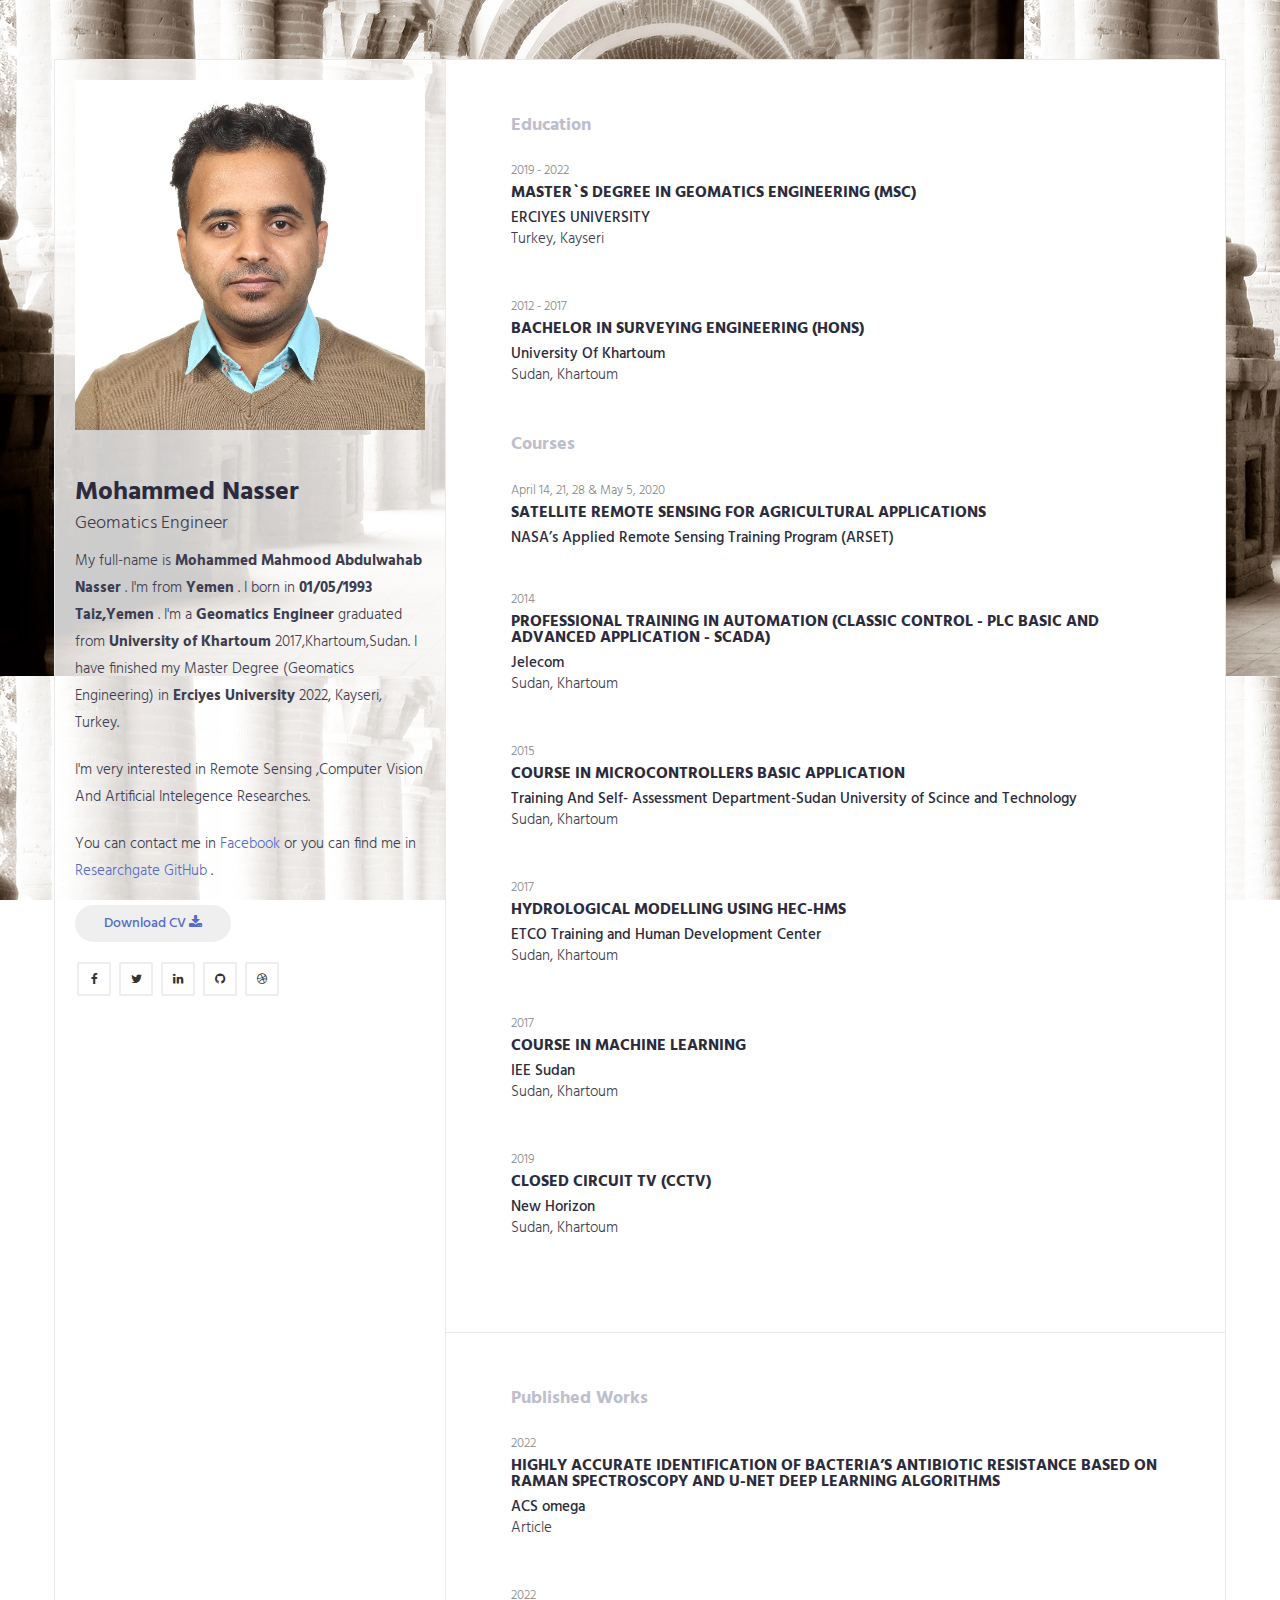
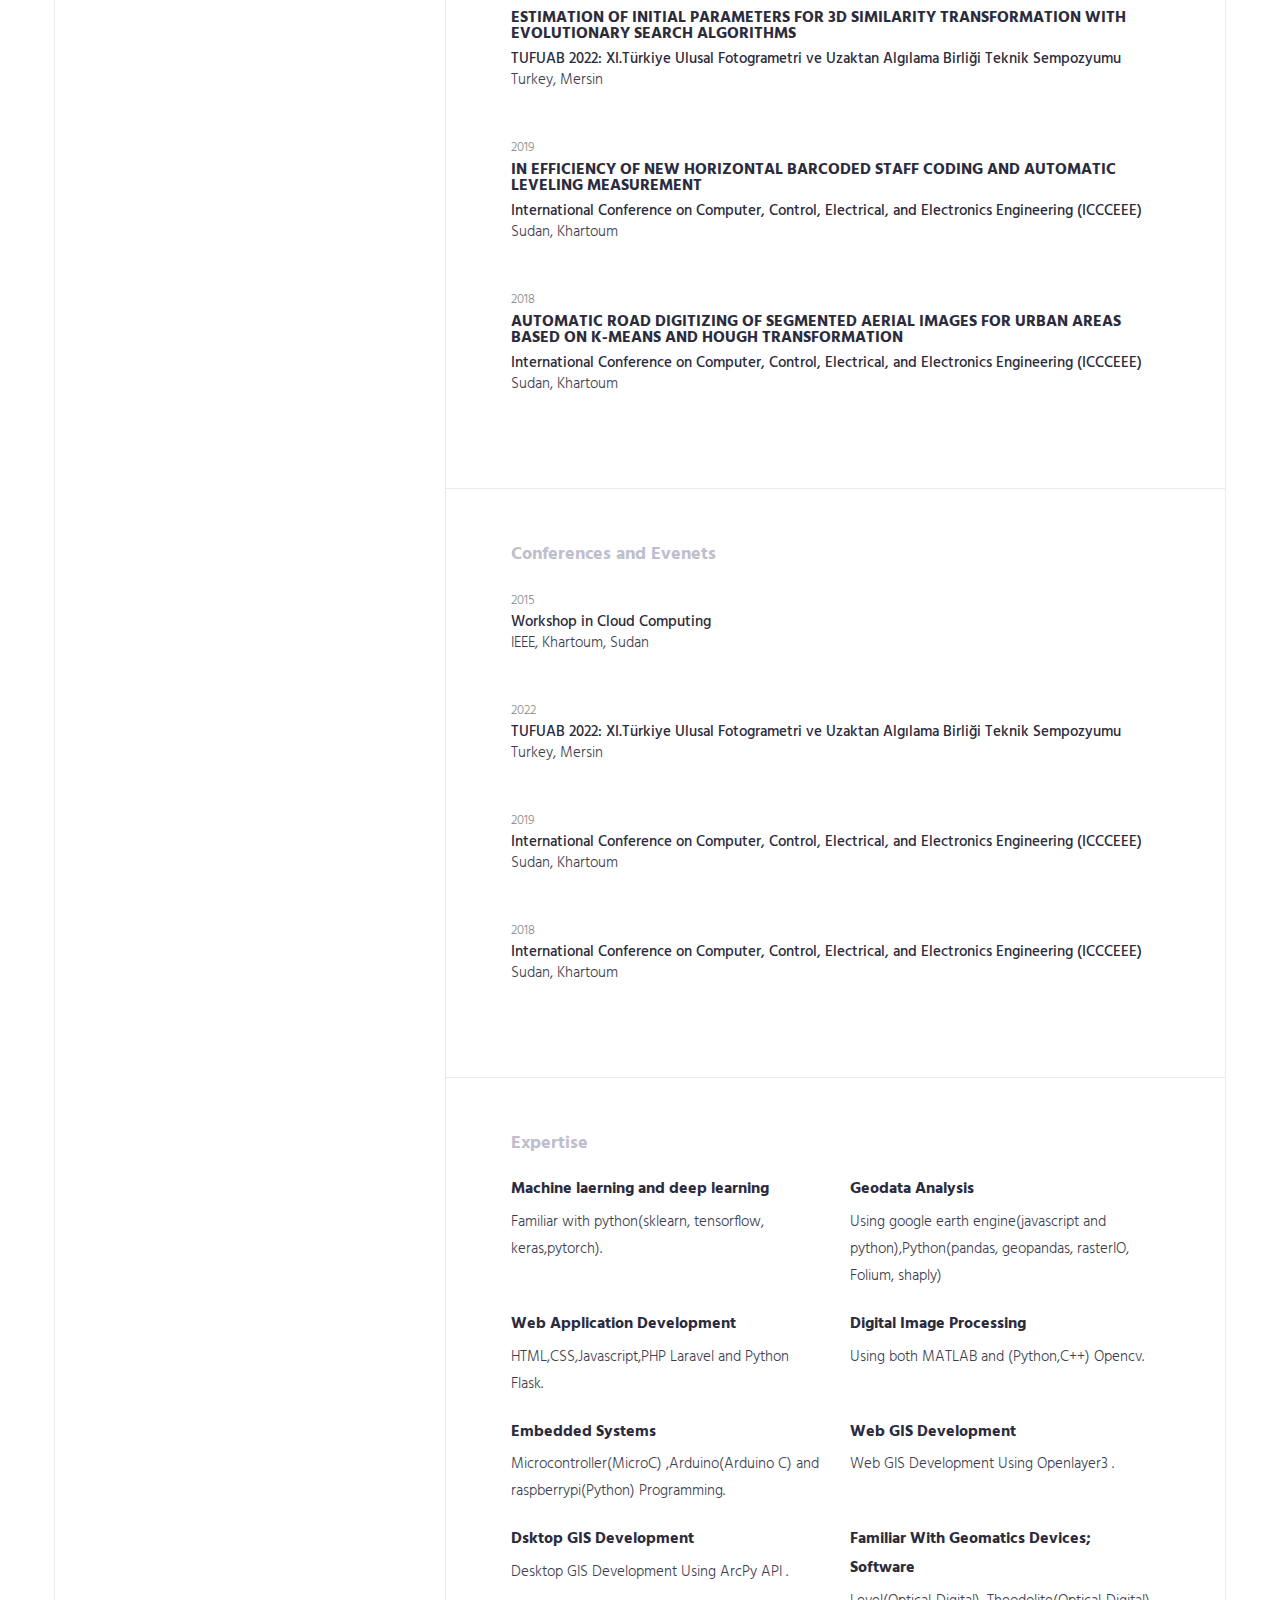
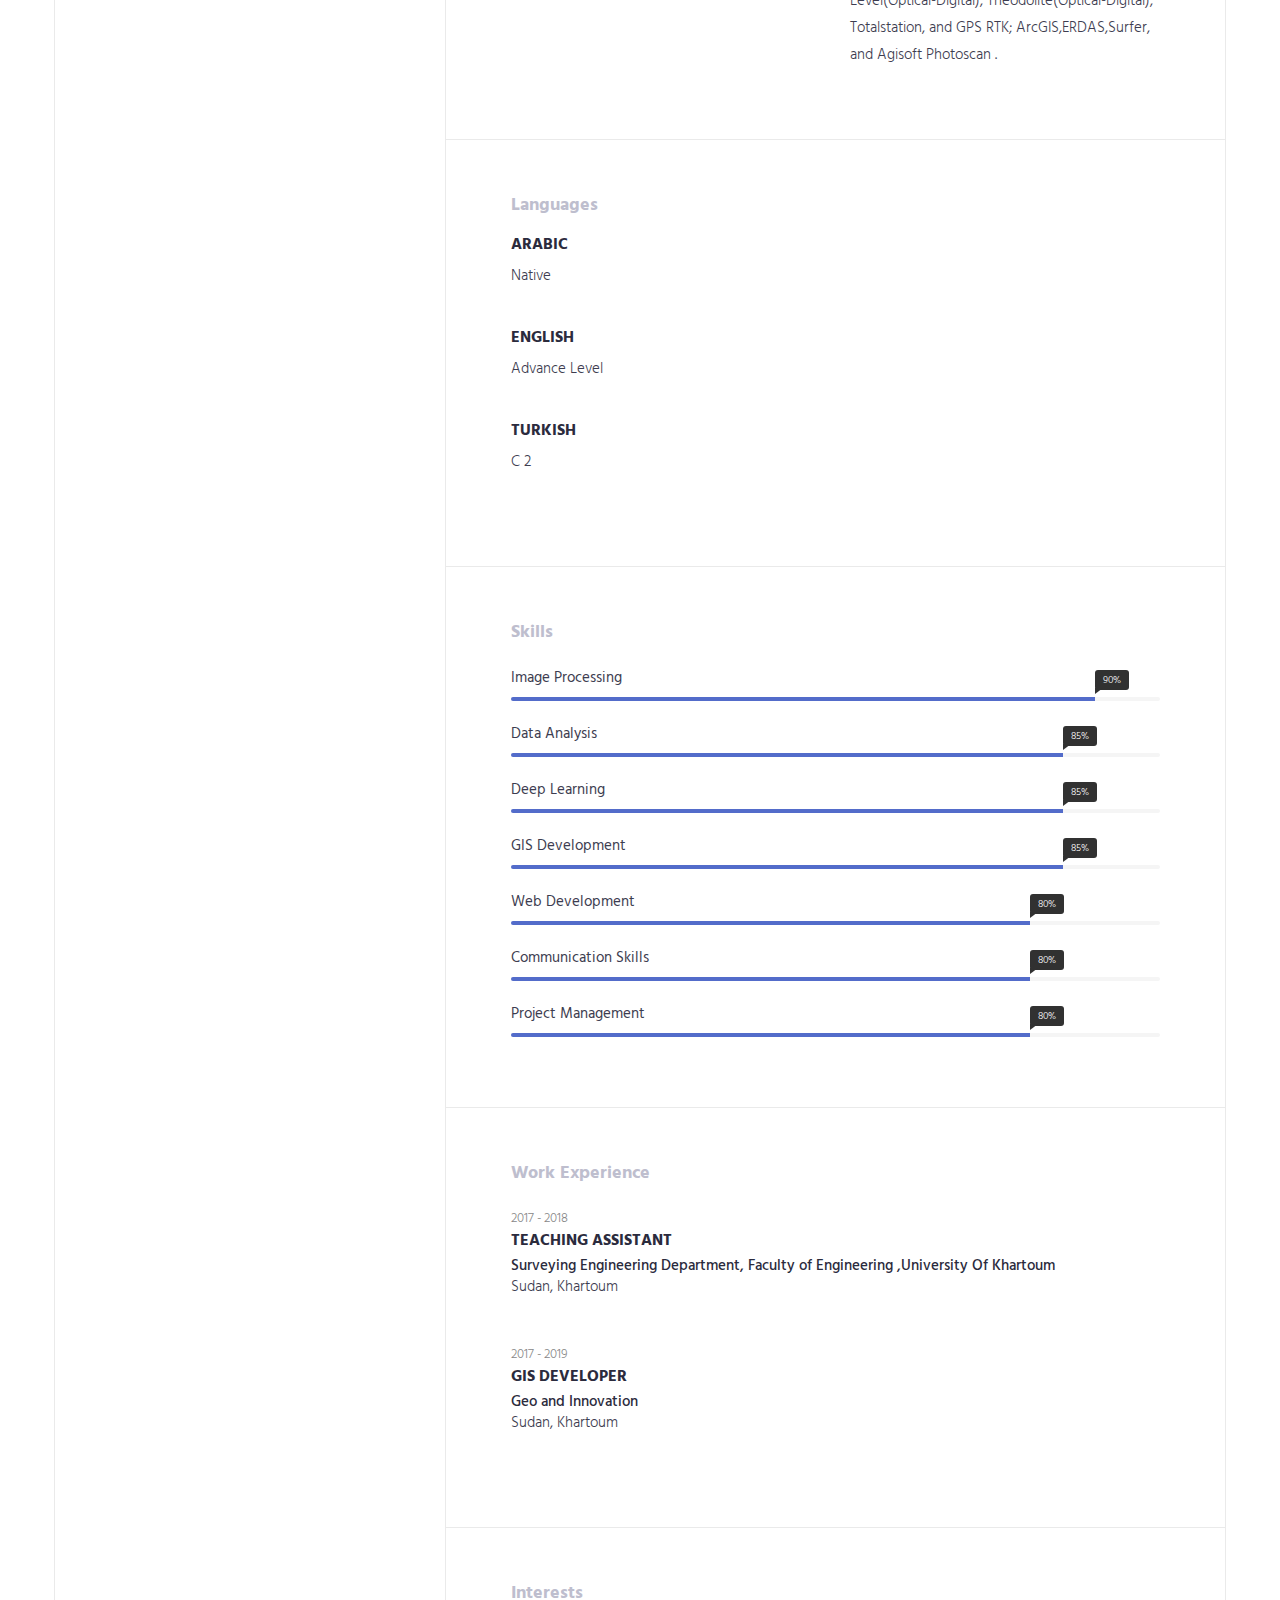
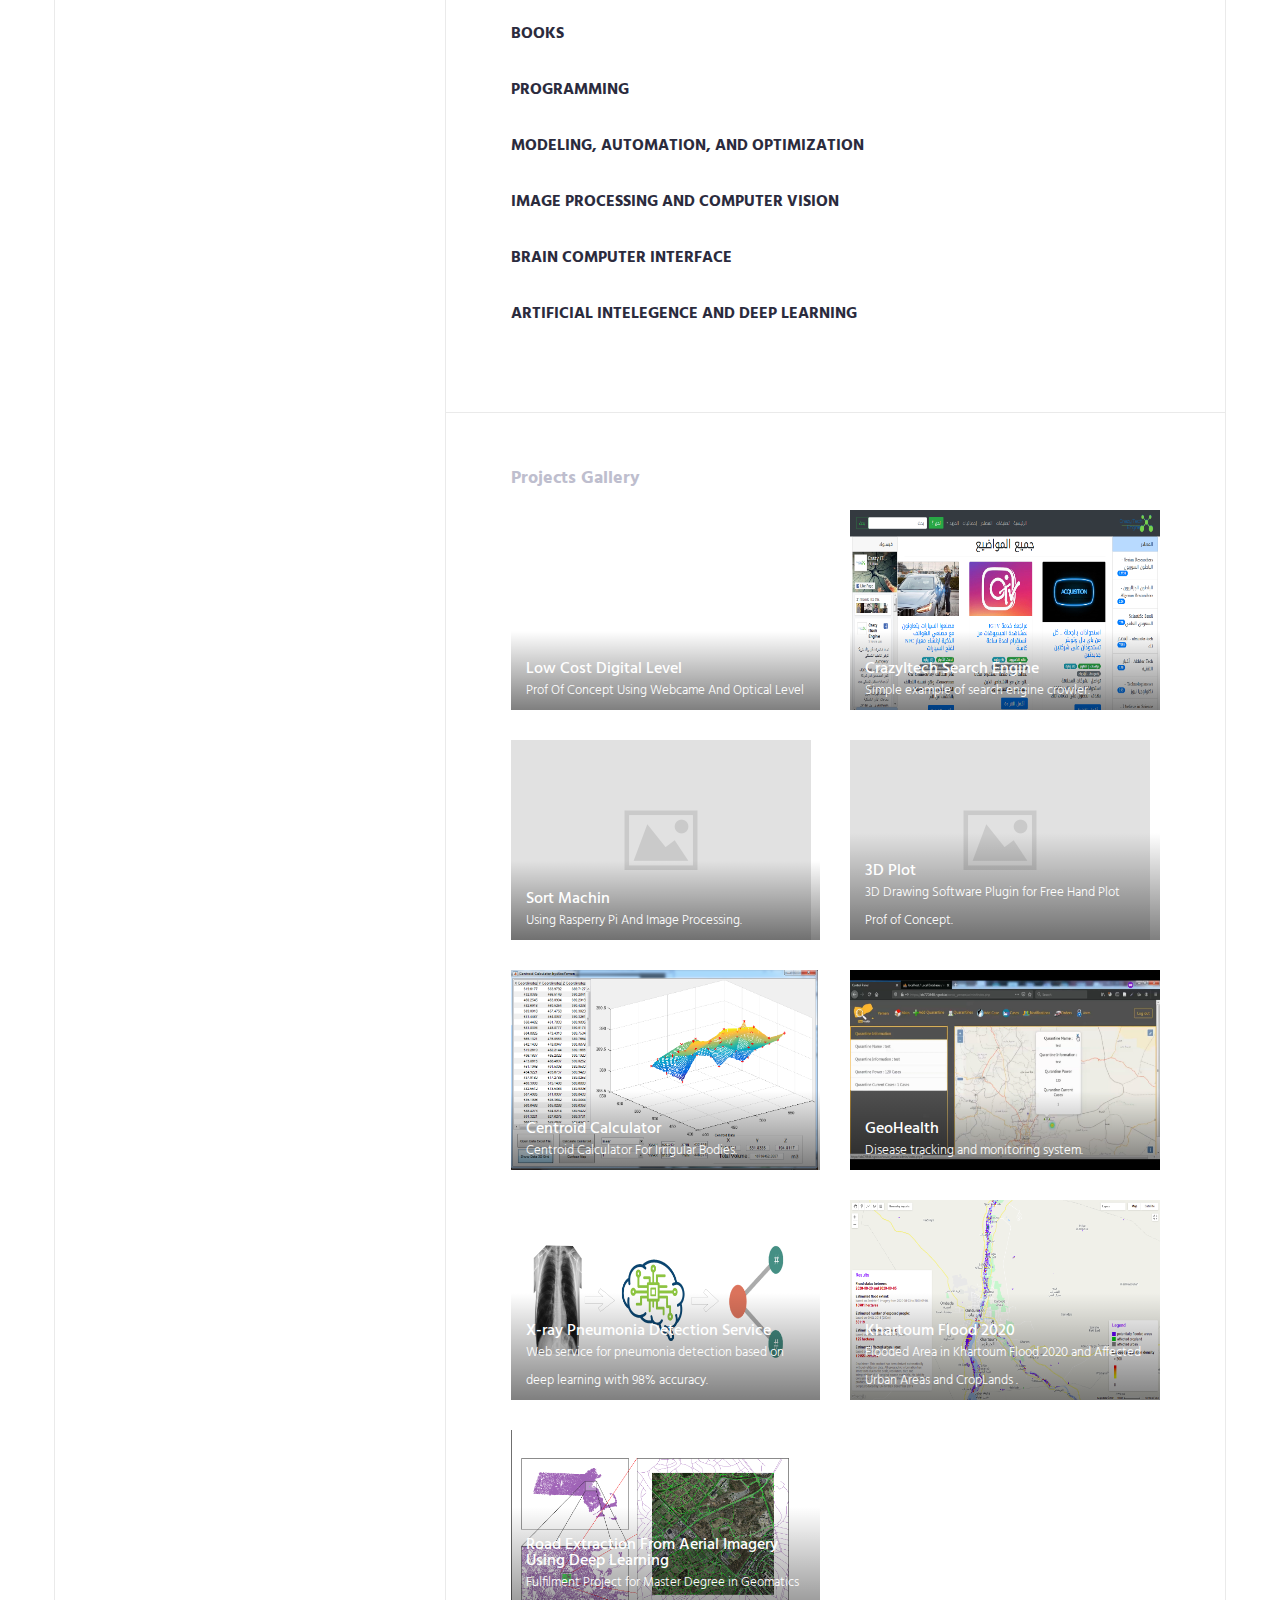
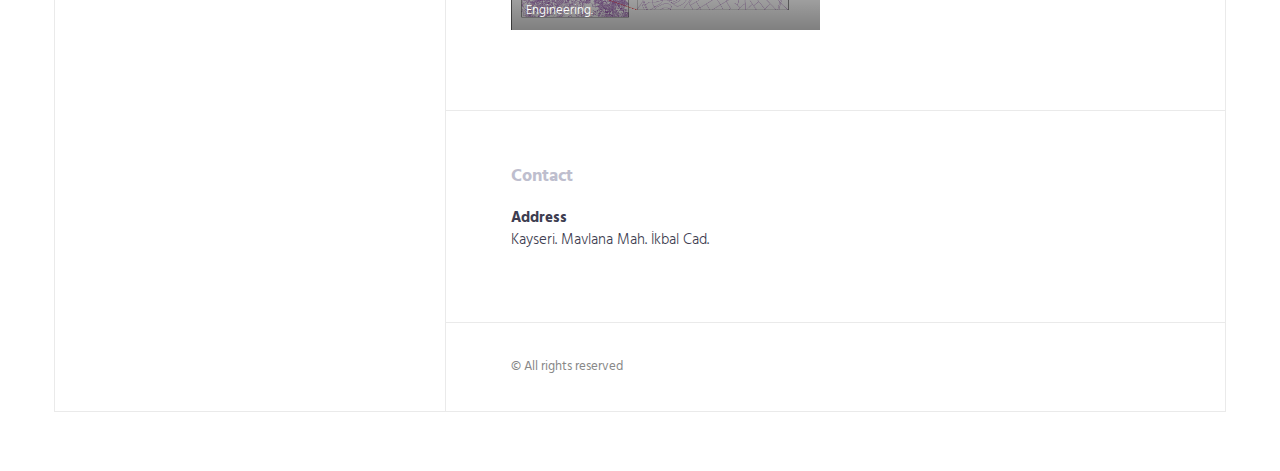
==== index.html @ f9db034b "se" ====
<!DOCTYPE html>
<html>

<head>
    <meta charset="utf-8">
    <meta http-equiv="X-UA-Compatible" content="IE=edge">
    <meta name="viewport" content="width=device-width, initial-scale=1">
    <!-- The above 3 meta tags *must* come first in the head; any other head content must come *after* these tags -->
    <title>Mohammed Nasser</title>

    <!-- favicon 
    <link href="favicon.png" rel=icon>
-->
    <!-- web-fonts -->
    <link href="https://fonts.googleapis.com/css?family=Hind:300,400,500,600,700" rel="stylesheet">

    <!-- font-awesome -->
    <link href="css/font-awesome.min.css" rel="stylesheet">

    <!-- Bootstrap -->
    <link href="css/bootstrap.min.css" rel="stylesheet">

    <!-- Style CSS -->
    <link href="css/style.css" rel="stylesheet">

    <!-- HTML5 shim and Respond.js for IE8 support of HTML5 elements and media queries -->
    <!-- WARNING: Respond.js doesn't work if you view the page via file:// -->
    <!--[if lt IE 9]>
    <script src="https://oss.maxcdn.com/html5shiv/3.7.2/html5shiv.min.js"></script>
    <script src="https://oss.maxcdn.com/respond/1.4.2/respond.min.js"></script>
    <![endif]-->
</head>

<body id="page-top" data-spy="scroll" data-target=".navbar">
<!-- Google tag (gtag.js) -->
<script async src="https://www.googletagmanager.com/gtag/js?id=G-6XL0WK4FLK"></script>
<script>
  window.dataLayer = window.dataLayer || [];
  function gtag(){dataLayer.push(arguments);}
  gtag('js', new Date());

  gtag('config', 'G-6XL0WK4FLK');
</script>


    <div id="main-wrapper">
        <!-- Page Preloader -->
        <div id="preloader">
            <div id="status">
                <div class="status-mes"></div>
            </div>
        </div>

        <div class="columns-block container">
            <div class="left-col-block blocks">
                <header class="header theiaStickySidebar">
                    <div class="profile-img">
                        <img src="img/profile.jpg" class="img-responsive" alt="" />
                    </div>
                    <div class="content">
                        <h1>Mohammed Nasser</h1>
                        <span class="lead">Geomatics Engineer</span>

                        <div class="about-text">
                            My full-name is <strong>Mohammed Mahmood Abdulwahab Nasser</strong> . I'm from <strong>Yemen</strong> . I born in <strong>01/05/1993 Taiz,Yemen</strong> . I'm a <strong>Geomatics Engineer</strong> graduated from <strong>University of Khartoum</strong>                            2017,Khartoum,Sudan. I have finished my Master Degree (Geomatics Engineering) in <strong>Erciyes University</strong> 2022, Kayseri, Turkey. </p>
                            <p>I'm very interested in Remote Sensing ,Computer Vision And Artificial Intelegence Researches. </p>
                            <p>You can contact me in <a href="https://web.facebook.com/mohammed.aloha">Facebook</a> or you can find me in <a href='https://www.researchgate.net/profile/Mohammed_Nasser20'> Researchgate  </a><a href="https://github.com/momaabna">GitHub</a>                                . </p>




                        </div>

                        <a href='cv.pdf'><button class="site-btn icon" href='./cv.pdf'>Download CV <i class="fa fa-download" aria-hidden="true"></i></button></a>


                        <ul class="social-icon">
                            <li><a href="https://web.facebook.com/mohammed.aloha"><i class="fa fa-facebook" aria-hidden="true"></i></a></li>
                            <li><a href="#"><i class="fa fa-twitter" aria-hidden="true"></i></a></li>
                            <li><a href="https://www.linkedin.com/in/mohammed-mahmood-4b7814ba/"><i class="fa fa-linkedin" aria-hidden="true"></i></a></li>
                            <li><a href="http://github.com/momaabna/"><i class="fa fa-github" aria-hidden="true"></i></a></li>
                            <li><a href="#"><i class="fa fa-dribbble" aria-hidden="true"></i></a></li>
                        </ul>
                    </div>

                </header>
                <!-- .header-->
            </div>
            <!-- .left-col-block -->


            <div class="right-col-block blocks">
                <div class="theiaStickySidebar">







                    <section class="section-wrapper section-education">
                        <div class="container-fluid">
                            <div class="row">
                                <div class="col-md-12">
                                    <div class="section-title">
                                        <h2>Education</h2>
                                    </div>
                                </div>
                            </div>

                            <!--.row-->
                            <div class="row">
                                <div class="col-md-12">
                                    <!-- .experience-item -->
                                    <div class="content-item">
                                        <small>2019 - 2022</small>
                                        <h3>MASTER`S DEGREE in GEOMATICS ENGINEERING (MSc) </h3>
                                        <h4>ERCIYES UNIVERSITY</h4>

                                        <p>Turkey, Kayseri</p>
                                    </div>
                                    <!-- .experience-item -->
                                    <div class="content-item">
                                        <small>2012 - 2017</small>
                                        <h3>Bachelor in Surveying Engineering (Hons) </h3>
                                        <h4>University Of Khartoum</h4>

                                        <p>Sudan, Khartoum</p>
                                    </div>
                                    <!-- .experience-item -->


                                    <!-- .experience-item -->

                                    <!-- .experience-item -->
                                </div>
                            </div>
                            <!--.row-->

                            <div class="row">
                                <div class="col-md-12">
                                    <div class="section-title">
                                        <h2>Courses </h2>
                                    </div>
                                </div>
                            </div>
                            <!--.row-->
                            <div class="row">
                                <div class="col-md-12">
                                    <div class="content-item">
                                        <small>April 14, 21, 28 & May 5, 2020</small>
                                        <h3>Satellite Remote Sensing for Agricultural Applications</h3>
                                        <h4>NASA’s Applied Remote Sensing Training Program (ARSET)</h4>

                                        <p></p>
                                    </div>
                                    <!-- .experience-item -->
                                    <div class="content-item">
                                        <small>2014</small>
                                        <h3>Professional Training in Automation (Classic Control - PLC Basic And Advanced Application - Scada)</h3>
                                        <h4>Jelecom</h4>

                                        <p>Sudan, Khartoum</p>
                                    </div>
                                    <div class="content-item">
                                        <small>2015</small>
                                        <h3>Course in MicroControllers Basic Application</h3>
                                        <h4>Training And Self- Assessment Department-Sudan University of Scince and Technology</h4>

                                        <p>Sudan, Khartoum</p>

                                    </div>
                                    <div class="content-item">
                                        <small>2017</small>
                                        <h3>Hydrological Modelling Using HEC-HMS</h3>
                                        <h4>ETCO Training and Human Development Center</h4>

                                        <p>Sudan, Khartoum</p>

                                    </div>
                                    <div class="content-item">
                                        <small>2017</small>
                                        <h3>Course In Machine Learning</h3>
                                        <h4>IEE Sudan</h4>

                                        <p>Sudan, Khartoum</p>

                                    </div>
                                    <div class="content-item">
                                        <small>2019</small>
                                        <h3>Closed Circuit TV (CCTV)</h3>
                                        <h4>New Horizon</h4>

                                        <p>Sudan, Khartoum</p>

                                    </div>

                                    <!-- .experience-item -->

                                    <!-- .experience-item -->
                                </div>
                            </div>







                        </div>
                        <!-- .container-fluid -->

                    </section>
                    <!-- .section-education -->

                    <section class="section-wrapper section-experience gray-bg">
                        <div class="container-fluid">
                            <div class="row">
                                <div class="col-md-12">
                                    <div class="section-title">
                                        <h2>Published Works </h2>
                                    </div>
                                </div>
                            </div>
                            <!--.row-->
                            <div class="row">
                                <div class="col-md-12">
                                    <div class="content-item">
                                        <small>2022</small>
                                        <h3>Highly Accurate Identification of Bacteria’s Antibiotic Resistance Based on Raman Spectroscopy and U-Net Deep Learning Algorithms</h3>
                                        <h4>ACS omega
                                        </h4>

                                        <p> Article</p>
                                    </div>


                                    <div class="content-item">
                                        <small>2022</small>
                                        <h3>Estimation of Initial Parameters for 3D Similarity Transformation with Evolutionary Search Algorithms</h3>
                                        <h4>TUFUAB 2022: XI.Türkiye Ulusal Fotogrametri ve Uzaktan Algılama Birliği Teknik Sempozyumu
                                        </h4>

                                        <p> Turkey, Mersin</p>
                                    </div>


                                    <div class="content-item">
                                        <small>2019</small>
                                        <h3>In Efficiency of New Horizontal Barcoded Staff Coding and Automatic Leveling Measurement</h3>
                                        <h4>International Conference on Computer, Control, Electrical, and Electronics Engineering (ICCCEEE)
                                        </h4>

                                        <p>Sudan, Khartoum</p>
                                    </div>



                                    <div class="content-item">
                                        <small>2018</small>
                                        <h3>Automatic Road Digitizing of Segmented Aerial Images for Urban Areas Based on K-means and Hough Transformation</h3>
                                        <h4>International Conference on Computer, Control, Electrical, and Electronics Engineering (ICCCEEE)
                                        </h4>

                                        <p>Sudan, Khartoum</p>
                                    </div>
                                    <!-- .experience-item -->

                                    <!-- .experience-item -->


                                    <!-- .experience-item -->
                                </div>
                            </div>
                            <!--.row-->
                        </div>
                        <!-- .container-fluid -->

                    </section>

                     <section class="section-wrapper section-experience gray-bg">
                        <div class="container-fluid">
                            <div class="row">
                                <div class="col-md-12">
                                    <div class="section-title">
                                        <h2> Conferences and Evenets</h2>
                                    </div>
                                </div>
                            </div>
                            <!--.row-->
                            <div class="row">
                                <div class="col-md-12">
                                    <div class="content-item">
                                        <small>2015</small>
                                        <h4>Workshop in Cloud Computing </h4>
                                      
                                        <p>IEEE, Khartoum, Sudan</p>
                                    </div>


                                    <div class="content-item">
                                        <small>2022</small>
                                        <h4>TUFUAB 2022: XI.Türkiye Ulusal Fotogrametri ve Uzaktan Algılama Birliği Teknik Sempozyumu
                                        </h4>

                                        <p> Turkey, Mersin</p>
                                    </div>


                                    <div class="content-item">
                                        <small>2019</small>
                                        <h4>International Conference on Computer, Control, Electrical, and Electronics Engineering (ICCCEEE)
                                        </h4>

                                        <p>Sudan, Khartoum</p>
                                    </div>



                                    <div class="content-item">
                                        <small>2018</small>
                                        <h4>International Conference on Computer, Control, Electrical, and Electronics Engineering (ICCCEEE)
                                        </h4>

                                        <p>Sudan, Khartoum</p>
                                    </div>
                                    <!-- .experience-item -->

                                    <!-- .experience-item -->


                                    <!-- .experience-item -->
                                </div>
                            </div>
                            <!--.row-->
                        </div>
                        <!-- .container-fluid -->

                    </section>

                    <section class="expertise-wrapper section-wrapper gray-bg">
                        <div class="container-fluid">
                            <div class="row">
                                <div class="col-md-12">
                                    <div class="section-title">
                                        <h2>Expertise</h2>
                                    </div>
                                </div>
                            </div>
                            <!-- .row -->
                            <div class="row">
                                <div class="col-md-6">
                                    <div class="expertise-item">
                                        <h3>Machine laerning and deep learning</h3>

                                        <p>
                                            Familiar with python(sklearn, tensorflow, keras,pytorch).</p>
                                    </div>
                                </div>
                                <div class="col-md-6">
                                    <div class="expertise-item">
                                        <h3>Geodata Analysis</h3>

                                        <p>
                                            Using google earth engine(javascript and python),Python(pandas, geopandas, rasterIO, Folium, shaply)
                                        </p>
                                    </div>
                                </div>



                            </div>


                            <div class="row">
                                <div class="col-md-6">
                                    <div class="expertise-item">
                                        <h3>Web Application Development </h3>

                                        <p>
                                            HTML,CSS,Javascript,PHP Laravel and Python Flask.
                                        </p>
                                    </div>
                                </div>
                                <div class="col-md-6">
                                    <div class="expertise-item">
                                        <h3>Digital Image Processing </h3>

                                        <p>
                                            Using both MATLAB and (Python,C++) Opencv.
                                        </p>
                                    </div>
                                </div>
                            </div>
                            <div class="row">

                                <div class="col-md-6">
                                    <div class="expertise-item">
                                        <h3>Embedded Systems</h3>

                                        <p>
                                            Microcontroller(MicroC) ,Arduino(Arduino C) and raspberrypi(Python) Programming.
                                        </p>
                                    </div>
                                </div>


                                <div class="col-md-6">
                                    <div class="expertise-item">
                                        <h3>Web GIS Development</h3>

                                        <p>
                                            Web GIS Development Using Openlayer3 .</p>
                                    </div>
                                </div>

                            </div>
                            <div class="row">

                                <div class="col-md-6">
                                    <div class="expertise-item">
                                        <h3>Dsktop GIS Development</h3>

                                        <p> Desktop GIS Development Using ArcPy API .</p>
                                    </div>
                                </div>
                                <div class="col-md-6">
                                    <div class="expertise-item">
                                        <h3>Familiar With Geomatics Devices; Software</h3>

                                        <p>
                                            Level(Optical-Digital), Theodolite(Optical-Digital), Totalstation, and GPS RTK; ArcGIS,ERDAS,Surfer, and Agisoft Photoscan .
                                        </p>
                                    </div>
                                </div>

                            </div>


                        </div>
                    </section>


                    <!-- .skills-wrapper -->
                    <section class="section-wrapper skills-wrapper">
                        <div class="container-fluid">
                            <div class="row">
                                <div class="col-md-12">
                                    <div class="section-title">
                                        <h2>Languages</h2>
                                    </div>
                                </div>

                            </div>
                            <div class="row">
                                <div class="col-md-12">
                                    <div class="content-item">

                                        <h3>Arabic </h3>

                                        <p>Native </p>
                                    </div>

                                    <div class="content-item">

                                        <h3>English </h3>

                                        <p>Advance Level</p>
                                    </div>

                                    <div class="content-item">

                                        <h3>Turkish </h3>

                                        <p> C 2 </p>

                                    </div>

                                    <!-- /.progress-wrapper -->
                                </div>
                            </div>
                            <!--.row -->
                        </div>
                        <!-- .container-fluid -->
                    </section>
                    <!-- .skills-wrapper -->







                    <!-- .expertise-wrapper -->

                    <section class="section-wrapper skills-wrapper">
                        <div class="container-fluid">
                            <div class="row">
                                <div class="col-md-12">
                                    <div class="section-title">
                                        <h2>Skills</h2>
                                    </div>
                                </div>

                            </div>
                            <div class="row">
                                <div class="col-md-12">
                                    <div class="progress-wrapper">




                                        <div class="progress-item">
                                            <span class="progress-title">Image Processing</span>

                                            <div class="progress">
                                                <div class="progress-bar" role="progressbar" aria-valuenow="90" aria-valuemin="0" aria-valuemax="100" style="width: 90%"><span class="progress-percent"> 90%</span>
                                                </div>
                                            </div>
                                            <!-- /.progress -->
                                        </div>
                                        <!-- /.skill-progress -->

                                        <div class="progress-item">
                                            <span class="progress-title">Data Analysis</span>

                                            <div class="progress">
                                                <div class="progress-bar" role="progressbar" aria-valuenow="85" aria-valuemin="0" aria-valuemax="100" style="width: 85%"><span class="progress-percent"> 85%</span>
                                                </div>
                                            </div>
                                            <!-- /.progress -->
                                        </div>
                                        <!-- /.skill-progress -->


                                        <div class="progress-item">
                                            <span class="progress-title">Deep Learning</span>

                                            <div class="progress">
                                                <div class="progress-bar" role="progressbar" aria-valuenow="85" aria-valuemin="0" aria-valuemax="100" style="width: 85%"><span class="progress-percent"> 85%</span>
                                                </div>
                                            </div>
                                            <!-- /.progress -->
                                        </div>
                                        <!-- /.skill-progress -->




                                        <div class="progress-item">
                                            <span class="progress-title">GIS Development </span>

                                            <div class="progress">
                                                <div class="progress-bar" role="progressbar" aria-valuenow="85" aria-valuemin="0" aria-valuemax="100" style="width: 85%;"><span class="progress-percent"> 85%</span>
                                                </div>
                                            </div>
                                            <!-- /.progress -->
                                        </div>
                                        <!-- /.skill-progress -->
                                        <div class="progress-item">
                                            <span class="progress-title">Web Development</span>

                                            <div class="progress">
                                                <div class="progress-bar" role="progressbar" aria-valuenow="80" aria-valuemin="0" aria-valuemax="100" style="width: 80%"><span class="progress-percent"> 80%</span>
                                                </div>
                                            </div>
                                            <!-- .progress -->
                                        </div>
                                        <!-- .skill-progress -->

                                        <div class="progress-item">
                                            <span class="progress-title">Communication Skills</span>

                                            <div class="progress">
                                                <div class="progress-bar" role="progressbar" aria-valuenow="80" aria-valuemin="0" aria-valuemax="100" style="width: 80%;"><span class="progress-percent"> 80%</span>
                                                </div>
                                            </div>
                                            <!-- /.progress -->
                                        </div>
                                        <!-- /.skill-progress -->
                                        <div class="progress-item">
                                            <span class="progress-title">Project Management</span>

                                            <div class="progress">
                                                <div class="progress-bar" role="progressbar" aria-valuenow="80" aria-valuemin="0" aria-valuemax="100" style="width: 80%;"><span class="progress-percent"> 80%</span>
                                                </div>
                                            </div>
                                            <!-- .progress -->
                                        </div>
                                        <!-- .skill-progress -->


                                    </div>
                                    <!-- /.progress-wrapper -->
                                </div>
                            </div>
                            <!--.row -->
                        </div>
                        <!-- .container-fluid -->
                    </section>
                    <!-- .skills-wrapper -->

                    <section class="section-wrapper section-experience gray-bg">
                        <div class="container-fluid">
                            <div class="row">
                                <div class="col-md-12">
                                    <div class="section-title">
                                        <h2>Work Experience</h2>
                                    </div>
                                </div>
                            </div>
                            <!--.row-->
                            <div class="row">
                                <div class="col-md-12">
                                    <div class="content-item">
                                        <small>2017 - 2018</small>
                                        <h3>Teaching Assistant</h3>
                                        <h4>Surveying Engineering Department, Faculty of Engineering ,University Of Khartoum</h4>

                                        <p>Sudan, Khartoum</p>
                                    </div>
                                    <!-- .experience-item -->
                                    <div class="content-item">
                                        <small>2017 - 2019</small>
                                        <h3>GIS Developer</h3>
                                        <h4>Geo and Innovation </h4>

                                        <p>Sudan, Khartoum</p>
                                    </div>
                                    <!-- .experience-item -->
                                 

                                    <!-- .experience-item -->
                                </div>
                            </div>
                            <!--.row-->
                        </div>
                        <!-- .container-fluid -->

                    </section>
                    <!-- .section-experience -->




                    <section class="section-wrapper section-interest gray-bg">
                        <div class="container-fluid">
                            <div class="row">
                                <div class="col-md-12">
                                    <div class="section-title">
                                        <h2>Interests</h2>
                                    </div>
                                </div>
                            </div>
                            <!-- .row -->

                            <div class="row">
                                <div class="col-md-12">
                                    <div class="content-item">
                                        <h3>Books</h3>

                                        <p></p>
                                    </div>
                                    <div class="content-item">
                                        <h3>Programming</h3>

                                        <p></p>

                                    </div>
                                    <div class="content-item">
                                        <h3> Modeling, Automation, and Optimization</h3>

                                        <p></p>

                                    </div>


                                    <div class="content-item">
                                        <h3>Image Processing and Computer Vision</h3>

                                        <p></p>
                                    </div>
                                    <div class="content-item">
                                        <h3>Brain Computer Interface</h3>

                                        <p></p>
                                    </div>
                                    <div class="content-item">
                                        <h3>Artificial Intelegence and Deep Learning</h3>

                                        <p></p>
                                    </div>

                                </div>
                            </div>
                            <!-- .row -->

                        </div>
                    </section>
                    <!-- .section-publications -->

                    <section class="section-wrapper portfolio-section">
                        <div class="container-fluid">
                            <div class="row">
                                <div class="col-md-12">
                                    <div class="section-title">
                                        <h2>Projects Gallery</h2>
                                    </div>
                                </div>
                            </div>
                            <div class="row">
                                <div class="col-md-6">
                                    <a class="portfolio-item" href="https://ieeexplore.ieee.org/document/9071305">
                                        <div class="portfolio-thumb">
                                            <img src="img/DL.JPG" style='height:200px' alt="">
                                        </div>

                                        <div class="portfolio-info">
                                            <h3>Low Cost Digital Level </h3>
                                            <small>Prof Of Concept Using Webcame And Optical Level </small>
                                        </div>
                                        <!-- portfolio-info -->
                                    </a>
                                    <!-- .portfolio-item -->
                                </div>
                                <div class="col-md-6">
                                    <a class="portfolio-item" href="http://engine.crazyitech.com/">
                                        <div class="portfolio-thumb">
                                            <img src="img/engine.png" style='height:200px' alt="">
                                        </div>

                                        <div class="portfolio-info">
                                            <h3>CrazyItech Search Engine</h3>
                                            <small>Simple example of search engine crowler. </small>
                                        </div>
                                        <!-- portfolio-info -->
                                    </a>
                                    <!-- .portfolio-item -->
                                </div>
                                <div class="col-md-6">
                                    <a class="portfolio-item" href="https://github.com/momaabna/Sort_Machin">
                                        <div class="portfolio-thumb">
                                            <img src="img/portfolio-3.jpg" style='height:200px' alt="">
                                        </div>

                                        <div class="portfolio-info">
                                            <h3>Sort Machin </h3>
                                            <small>Using Rasperry Pi And Image Processing.</small>
                                        </div>
                                        <!-- portfolio-info -->
                                    </a>
                                    <!-- .portfolio-item -->
                                </div>
                                <div class="col-md-6">
                                    <a class="portfolio-item" href="https://github.com/momaabna/3D_Plot">
                                        <div class="portfolio-thumb">
                                            <img src="img/portfolio-4.jpg" style='height:200px' alt="">
                                        </div>

                                        <div class="portfolio-info">
                                            <h3>3D Plot</h3>
                                            <small>3D Drawing Software Plugin for Free Hand Plot Prof of Concept.</small>
                                        </div>
                                        <!-- portfolio-info -->
                                    </a>
                                    <!-- .portfolio-item -->
                                </div>
                                <div class="col-md-6">
                                    <a class="portfolio-item" href="https://github.com/momaabna/Centroid_Calculator">
                                        <div class="portfolio-thumb">
                                            <img src="img/centroid.png" style='height:200px' alt="">
                                        </div>

                                        <div class="portfolio-info">
                                            <h3>Centroid Calculator</h3>
                                            <small>Centroid Calculator For Irrigular Bodies.</small>
                                        </div>
                                        <!-- portfolio-info -->
                                    </a>
                                    <!-- .portfolio-item -->
                                </div>
                                <div class="col-md-6">
                                    <a class="portfolio-item" href="https://github.com/momaabna/Covid19_Yemen_Management_System">
                                        <div class="portfolio-thumb">
                                            <img src="img/geohealth.png" style='height:200px' alt="">
                                        </div>

                                        <div class="portfolio-info">
                                            <h3>GeoHealth</h3>
                                            <small>Disease tracking and monitoring system.</small>
                                        </div>
                                        <!-- portfolio-info -->
                                    </a>
                                    <!-- .portfolio-item -->
                                </div>

                                <div class="col-md-6">
                                    <a class="portfolio-item" href="https://github.com/adonese/mri">
                                        <div class="portfolio-thumb">
                                            <img src="img/xray.png" style='height:200px' alt="">
                                        </div>

                                        <div class="portfolio-info">
                                            <h3>X-ray Pneumonia Detection Service </h3>
                                            <small>Web service for pneumonia detection based on deep learning with 98% accuracy.</small>
                                        </div>
                                        <!-- portfolio-info -->
                                    </a>
                                    <!-- .portfolio-item -->
                                </div>

                                <div class="col-md-6">
                                    <a class="portfolio-item" href="https://momaabna.users.earthengine.app/view/khartoum-flood-2020">
                                        <div class="portfolio-thumb">
                                            <img src="img/flood.png" style='height:200px' alt="">
                                        </div>

                                        <div class="portfolio-info">
                                            <h3>Khartoum Flood 2020</h3>
                                            <small>Flooded Area in Khartoum Flood 2020 and Affected Urban Areas and CropLands .</small>
                                        </div>
                                        <!-- portfolio-info -->
                                    </a>
                                    <!-- .portfolio-item -->
                                </div>

                                <div class="col-md-6">
                                    <a class="portfolio-item" href="https://avesis.erciyes.edu.tr/advisingtheses/details/2a016f6d-03a1-4258-b0d9-6cf831da6301/determining-road-from-satelitte-images-using-deep-learning">
                                        <div class="portfolio-thumb">
                                            <img src="img/roadextraction.png" style='height:200px' alt="">
                                        </div>

                                        <div class="portfolio-info">
                                            <h3>Road Extraction From Aerial Imagery Using Deep Learning</h3>
                                            <small>Fulfilment Project for Master Degree in Geomatics Engineering.</small>
                                        </div>
                                        <!-- portfolio-info -->
                                    </a>
                                    <!-- .portfolio-item -->
                                </div>



                            </div>
                            <!-- /.row -->
                        </div>
                    </section>
                    <!-- .portfolio -->

                    <section class="section-contact section-wrapper gray-bg">
                        <div class="container-fluid">
                            <div class="row">
                                <div class="col-md-12">
                                    <div class="section-title">
                                        <h2>Contact</h2>
                                    </div>
                                </div>
                            </div>
                            <!--.row-->
                            <div class="row">
                                <div class="col-md-12">
                                    <address>
                    <strong>Address</strong><br>
                    Kayseri. Mavlana Mah. İkbal Cad.
                    

                </address>
                                    <!--    <address>
                    <strong>Phone Number</strong><br>
                    +here
                </address>

                <address>
                    <strong>Mobile Number</strong><br>
                    here
                </address> -->



                                </div>
                            </div>
                            <!--.row-->
                            <div class="row">
                                <div class="col-md-12">
                                    <!--
                <div class="feedback-form">
                    <h2>Get in touch</h2>

                    <form id="contactForm" action="sendemail.php" method="POST">
                        <div class="form-group">
                            <label for="InputName">Name</label>
                            <input type="text" name="name" required="" class="form-control" id="InputName"
                                   placeholder="Full Name">
                        </div>
                        <div class="form-group">
                            <label for="InputEmail">Email address</label>
                            <input type="email" name="email" required="" class="form-control" id="InputEmail"
                                   placeholder="Email">
                        </div>
                        <div class="form-group">
                            <label for="InputSubject">Subject</label>
                            <input type="text" name="subject" class="form-control" id="InputSubject"
                                   placeholder="Subject">
                        </div>
                        <div class="form-group">
                            <label for="message-text" class="control-label">Message</label>
                            <textarea class="form-control" rows="4" required="" name="message" id="message-text"
                                      placeholder="Write message"></textarea>
                        </div>

                        <button type="submit" class="btn btn-primary">Submit</button>
                    </form>
                </div>
                -->
                                    <!-- .feedback-form -->



                                </div>
                            </div>
                        </div>
                        <!--.container-fluid-->
                    </section>
                    <!--.section-contact-->

                    <footer class="footer">
                        <div class="copyright-section">
                            <div class="container-fluid">
                                <div class="row">
                                    <div class="col-md-12">
                                        <div class="copytext">&copy; All rights reserved </div>
                                    </div>
                                </div>
                                <!--.row-->
                            </div>
                            <!-- .container-fluid -->
                        </div>
                        <!-- .copyright-section -->
                    </footer>
                    <!-- .footer -->
                </div>
                <!-- Sticky -->
            </div>
            <!-- .right-col-block -->
        </div>
        <!-- .columns-block -->
    </div>
    <!-- #main-wrapper -->

    <!-- jquery -->
    <script src="js/jquery-2.1.4.min.js"></script>

    <!-- Bootstrap -->
    <script src="js/bootstrap.min.js"></script>
    <script src="js/theia-sticky-sidebar.js"></script>
    <script src="js/scripts.js"></script>
</body>

</html>
---- css/style.css ----
/*
Template Name: Resumex
Description: HTML5 / CSS3 One Page
Version: 1.0
Author: themehippo.com
*/

/*------------------------------------------------------------------
# [Color codes]

# Body  (text): #3a4750
# Heading Color #444444
# Theme Color (link color) #82b541
# Mid grey (sub header) #f4f4f4
# -------------------------------------------------------------------*/

body {
    font-family : 'Hind', sans-serif;
    font-size   : 15px;
    line-height : 1.8em;
    color       : #3d3d50;
    font-weight : 300;
    background  : url("../img/UOFK.jpg") fixed;
    }

/* --------------------------------------
 * Global Typography
 *------------------------------------------*/

h1, h2, h3, h4, h5, h6 {
    margin : 0 0 15px;
    color  : #2b2b3d;
    }

h1 {
    font-size   : 26px;
    line-height : 1.8em;
    font-weight : 700;
    }

h2 {
    font-size   : 18px;
    line-height : 1.8em;
    font-weight : 700;
    }

h3 {
    font-size   : 16px;
    line-height : 1.8em;
    font-weight : 500;
    }

h4 {
    font-size   : 15px;
    line-height : 1.8em;
    font-weight : 500;
    }

h5 {
    font-size   : 15px;
    line-height : 1.5em;
    font-weight : 500;
    }

h6 {
    font-size   : 15px;
    line-height : 1.5em;
    }

/* --------------------------------------
 * LINK STYLE
 *------------------------------------------*/
 
 .site-btn{
    font-size: 14px;
    font-weight: 500;
    border: 0;
    border-radius: 50px;
    -webkit-border-radius: 50px;
    -moz-border-radius: 50px;
    padding: 1px 29px;
    line-height: 35px;
}
 
 
a {
    color              : #536CCA;
    text-decoration    : none;
    -webkit-transition : all 0.3s ease 0s;
    -moz-transition    : all 0.3s ease 0s;
    -o-transition      : all 0.3s ease 0s;
    transition         : all 0.3s ease 0s;
    }

a,
a:active,
a:focus,
a:active {
    text-decoration : none;
    outline         : none
    }

a:hover,
a:focus {
    text-decoration : none;
    color           : #ff9800;
    }

p {
    margin-bottom : 20px;
    }

ul {
    margin     : 0;
    padding    : 0;
    list-style : none;
    }

/*------------------
 * Button Style
 *------------------*/
.btn {
    padding        : 14px 30px 11px;
    margin-bottom  : 0;
    font-size      : 14px;
    font-weight    : 500;
    border-radius  : 0;
    border         : 0;
    text-transform : uppercase;
    }

.btn-lg {
    font-weight : 700;
    font-size   : 24px;
    padding     : 15px 30px;
    }

/*btn-primary*/
.btn-primary {
    background-color : #536CCA;
    }

.btn-primary:hover,
.btn-primary:focus,
.btn-primary:active:focus {
    background : #0073C8;
    }

/*btn-default*/
.btn-default {
    color            : #2a54f5;
    background-color : transparent;
    border           : 2px solid #2a54f5;
    }

.btn-default:hover,
.btn-default:focus,
.btn-default:active:focus {
    background   : #2a54f5;
    color        : #ffffff;
    border-color : #2a54f5;
    }

button:focus,
.btn:focus,
.btn:active:focus {
    outline : none;
    }

/* --------------------
 * Column Block
 * -------------------*/

.columns-block {
    display                : -webkit-flex;
    display                : flex;
    -webkit-flex-direction : row;
    flex-direction         : row;
    margin                 : 60px auto;
    padding                : 0;
    box-shadow             : 0 0 0 1px #eaeaea;
    }

.blocks {
    box-sizing : border-box;
    }

.left-col-block {
    overflow     : hidden;
    -webkit-flex : 1 0 0;
    flex         : 1 0 0;
    position     : relative;
    background   : rgba(255, 255, 255, .8);
    border-right : 1px solid #eaeaea;
    }

.right-col-block {
    -webkit-flex : 2 0 0;
    flex         : 2 0 0;
    position     : relative;
    background   : #ffffff;
    }

@media (max-width : 768px) {

    .columns-block {
        display    : block;
        margin     : 0;
        box-shadow : none;
        }

    .left-col-block {
        width    : 100%;
        position : relative;
        border   : 0;
        }

    .right-col-block {
        width      : 100%;
        position   : relative;
        box-shadow : none;
        }
    }

@media (min-width : 769px) and (max-width : 1024px) {
    .columns-block {
        margin-top    : 30px;
        margin-bottom : 30px;
        }
    }

/* --------------------
 * Section Background
 * -------------------*/

.gray-bg {
    background-color : #ffffff;
    }

/* --------------------
 *  main Wrapper
 * -------------------*/
#main-wrapper {
    overflow : hidden;
    }

/*-------------------
 * Section Wrapper
 *-------------------*/
.section-wrapper {
    padding       : 50px;
    border-bottom : 1px solid #eaeaea;
    }

@media (max-width : 480px) {
    .section-wrapper {
        padding : 30px 20px;
        }
    }

/*---------------------------
* Section Title
*---------------------------*/
.section-title {
    margin-bottom : 15px;
    }

.section-title h2 {
    margin-bottom : 5px;
    color         : #bebece;
    }

/*-----------------------------
 * NAVIGATION & HEADER STYLE
 *-----------------------------*/

.header {
    padding  : 20px !important;
    margin   : 0;
    position : relative;
    }

.header .profile-img {
    margin-bottom : 50px;
    }

.header .content-wrapper {

    }

.header .content {
    width  : 100%;
    margin : 0 auto;
    }

.header .content h1 {
    line-height : 1;
    margin      : 0 0 5px;
    }

.header .content .lead {
    font-size : 18px;
    }

.header .content .about-text {
    margin : 10px 0;
    }

.header .btn {
    margin-top : 40px;
    }

@media (max-width : 768px) {
    .header {
        padding       : 0;
        text-align    : center;
        border-bottom : 1px solid #ededed;
        }

    .header img {
        margin : 0 auto;
        }

    .header .content {
        padding : 50px;
        }
    }

/* Header Sticky */

.sticky {
    position : -webkit-sticky;
    position : sticky;
    top      : 0;
    }

/*-------------------
 * Social Icon
 *-------------------*/

.social-icon {
    margin  : 20px 0;
    padding : 0;
    display : block;
    }

.social-icon li {
    display : inline-block;
    margin  : 0 2px;
    }

.social-icon li a {
    display       : block;
    font-size     : 12px;
    color         : #333333;
    width         : 34px;
    height        : 34px;
    line-height   : 33px;
    text-align    : center;
    border-radius : 2px;
    border        : 2px solid #eeeeee;
    }

.social-icon li a:hover {
    border-color : #cccccc;
    }

/*-------------------
 * Expertise
 *-------------------*/
.expertise-item {
    margin-bottom : 20px;
    }

.expertise-item h3 {
    margin-bottom : 5px;
    font-weight   : 700;
    }

/*-------------------
 * Skills Progressbar
 *-------------------*/

.progress-item {
    position : relative;
    }

.progress-item .progress-title {
    font-size     : 15px;
    font-weight   : 400;
    display       : inline-block;
    margin-bottom : 5px;
    }

.progress-item .progress {
    height        : 4px;
    box-shadow    : none;
    border-radius : 5px;
    }

.progress-item .progress-bar {
    background-color : #536CCA;
    box-shadow       : none;
    text-align       : right;
    }

.progress-item .progress-percent {
    font-size        : 10px;
    background-color : #313131;
    position         : absolute;
    top              : 5px;
    padding          : 0 8px;
    border-radius    : 3px;
    }

.progress-item .progress-percent::before {
    content      : "";
    position     : absolute;
    left         : 0;
    bottom       : -4px;
    border-top   : 6px solid #313131;
    border-right : 8px solid transparent;
    }

/*-------------------
 * Portfolio
 *-------------------*/

.portfolio-item {
    position      : relative;
    display       : block;
    margin-bottom : 30px;
    }

.portfolio-item .portfolio-thumb img {
    height    : auto;
    display   : block;
    max-width : 100%;
    }

.portfolio-item .portfolio-info {
    position   : absolute;
    bottom     : 0;
    padding    : 30px 15px 5px;
    width      : 100%;
    background : -webkit-linear-gradient(
            top,
            transparent 0%,
            rgba(0, 0, 0, 0.5) 100%
    );
    }

.portfolio-item .portfolio-info h3 {
    margin      : 0;
    line-height : 1;
    color       : #ffffff;
    }

.portfolio-item .portfolio-info small {
    color : #ffffff;
    }

.portfolio-item:hover .portfolio-info {
    background : -webkit-linear-gradient(
            top,
            transparent 0%,
            #000 100%
    );
    }

/*-------------------
 * Content Item
 *-------------------*/

.content-item {
    margin-bottom : 40px;
    }

.content-item h3 {
    margin         : 0 0 10px;
    line-height    : 1;
    font-weight    : bold;
    text-transform : uppercase;
    }

.content-item h4 {
    margin      : 0;
    line-height : 1;
    }

.content-item small {
    color : #888888;
    }

/*-------------------
 * Contact
 *-------------------*/

.feedback-form {
    margin-top : 50px;
    }

/*-------------------
 * Form Style
 *-------------------*/
.form-control {
    height        : 50px;
    padding       : 0 20px;
    font-size     : 13px;
    line-height   : 50px;
    color         : #969595;
    border        : 1px solid #cccccc;
    border-radius : 0;
    box-shadow    : none;
    box-sizing    : border-box;
    }

.form-control:focus,
.form-control:active {
    box-shadow : none;
    }

/* --------------------------------------------
 *   Footer
 *---------------------------------------------- */

/* Copyright */

.footer {
    padding : 30px 50px;
    }

.footer .copyright-section {
    font-size : 13px;
    color     : #888888;

    }

.footer .copyright-section .copytext {
    font-weight : 400;
    display     : block;
    }

@media (max-width : 480px) {
    .footer {
        padding : 10px 20px;
        }
    }

/* ---------------------------------------------- /*
 * Preloader
/* ---------------------------------------------- */
#preloader {
    background : rgba(255, 255, 255,.8);
    bottom     : 0;
    left       : 0;
    position   : fixed;
    right      : 0;
    top        : 0;
    z-index    : 9999;
    }

#status,
.status-mes {
    background-image    : url(../img/preloader.svg);
    background-position : center;
    background-repeat   : no-repeat;
    height              : 200px;
    left                : 50%;
    margin              : -100px 0 0 -100px;
    position            : absolute;
    top                 : 50%;
    width               : 200px;
    }

.status-mes {
    background : none;
    left       : 0;
    margin     : 0;
    text-align : center;
    top        : 65%;
    }
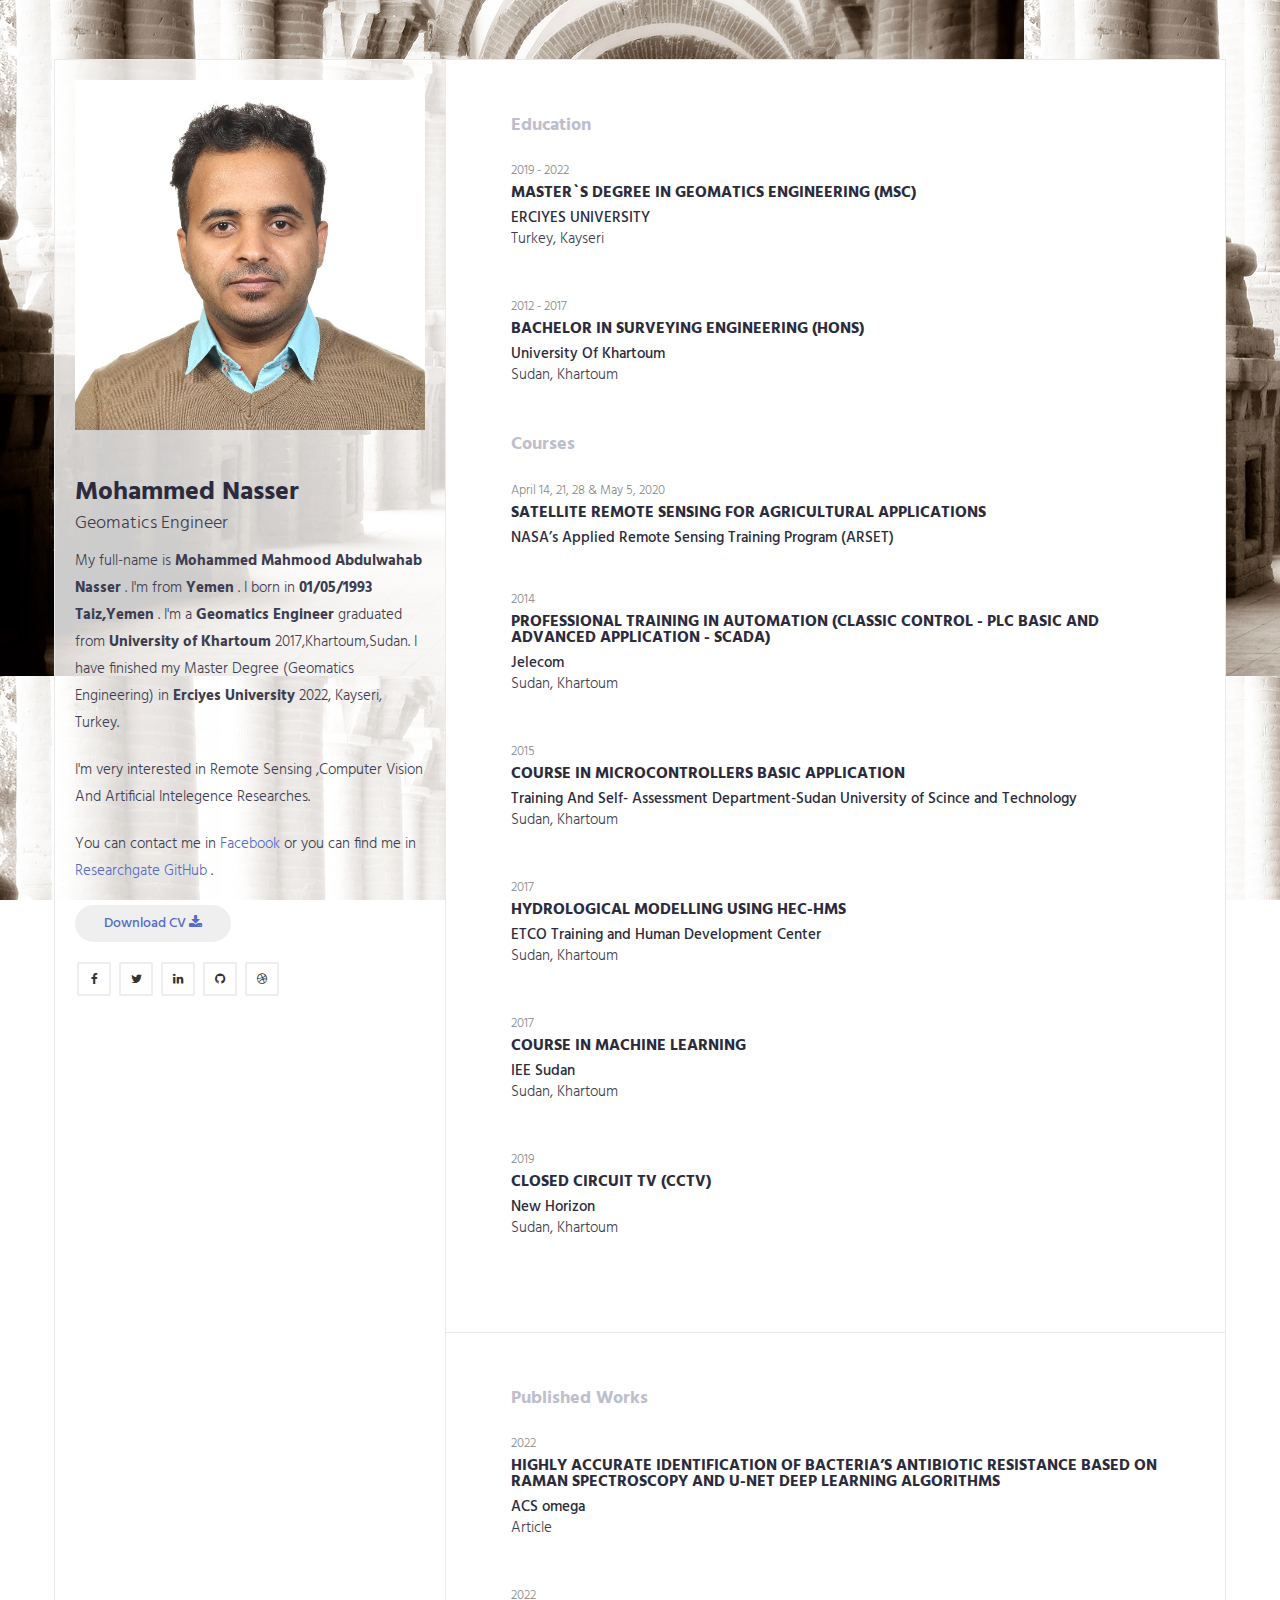
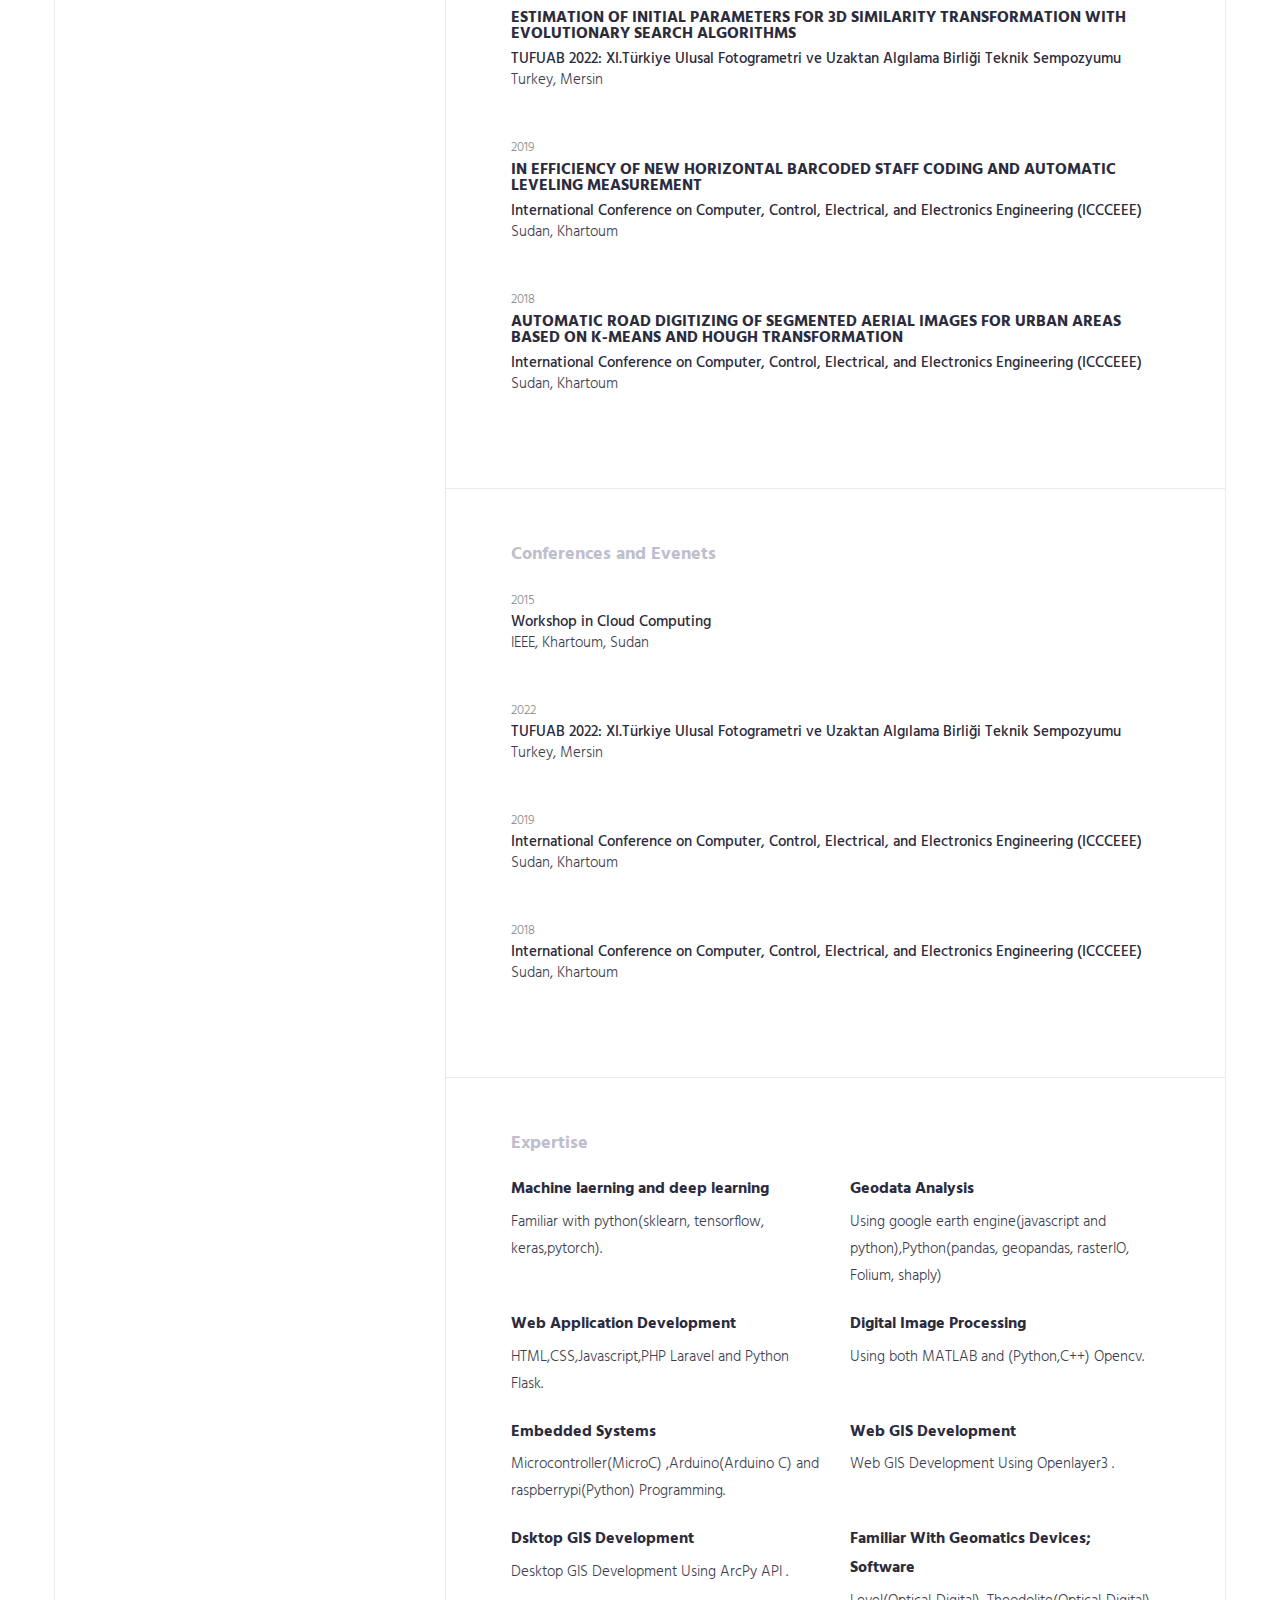
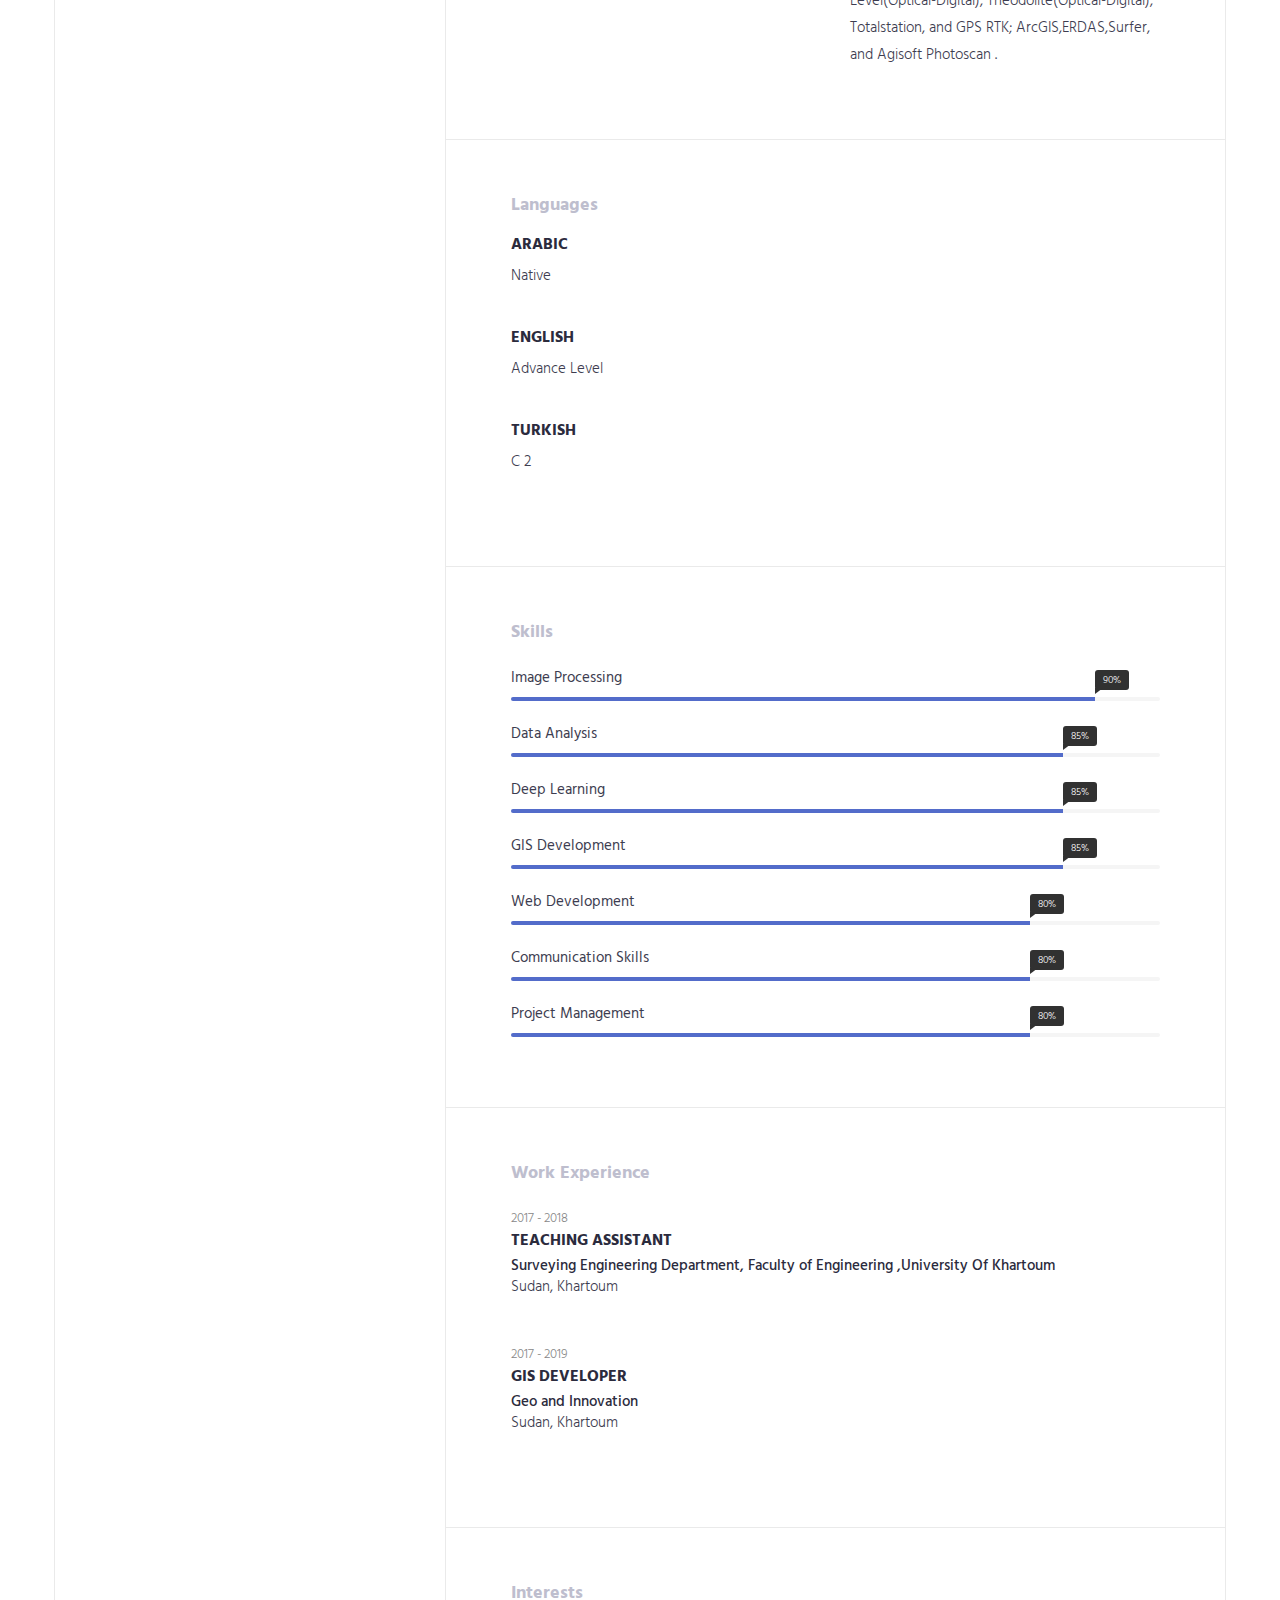
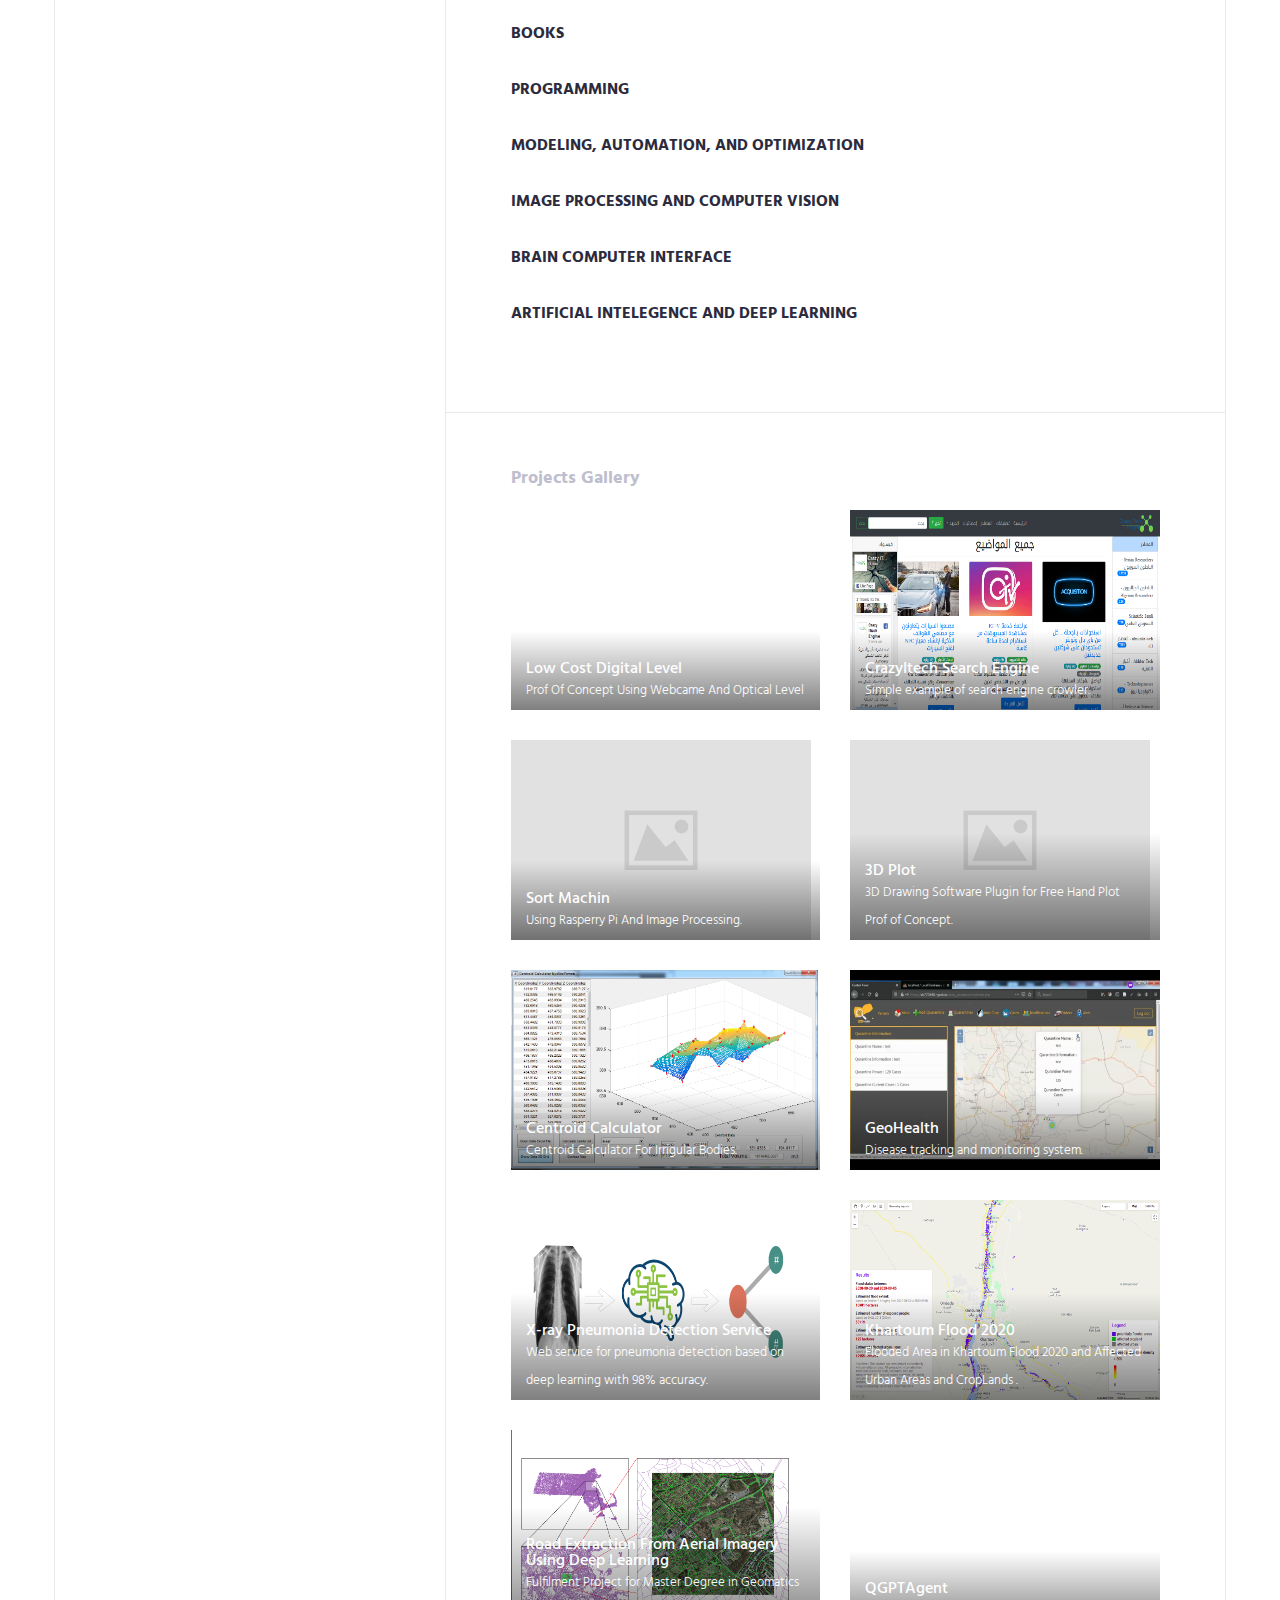
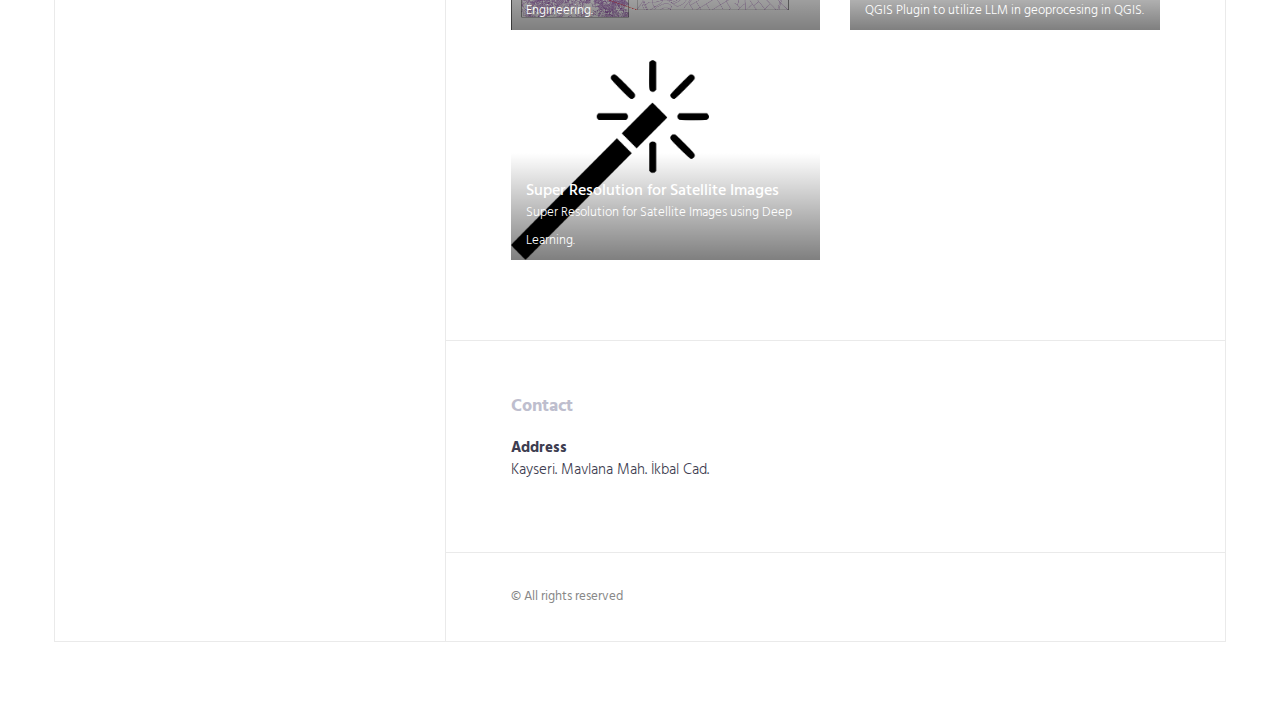
==== commit 1c21db48: "adding QGPT and SR" ====
--- a/index.html
+++ b/index.html
@@ -833,6 +833,40 @@
                                         <div class="portfolio-info">
                                             <h3>Road Extraction From Aerial Imagery Using Deep Learning</h3>
                                             <small>Fulfilment Project for Master Degree in Geomatics Engineering.</small>
+                                        </div>
+                                        <!-- portfolio-info -->
+                                    </a>
+                                    <!-- .portfolio-item -->
+                                </div>
+
+
+                                <div class="col-md-6">
+                                    <a class="portfolio-item" href="https://github.com/momaabna/QGPTAgent">
+                                        <div class="portfolio-thumb">
+                                            <img src="https://github.com/momaabna/QGPTAgent/blob/main/icon_full.png?raw=true" style='height:200px' alt="">
+                                        </div>
+
+                                        <div class="portfolio-info">
+                                            <h3>QGPTAgent</h3>
+                                            <small>QGIS Plugin to utilize LLM in geoprocesing in QGIS.</small>
+                                        </div>
+                                        <!-- portfolio-info -->
+                                    </a>
+                                    <!-- .portfolio-item -->
+                                </div>
+                                <div class="col-md-6">
+                                    <a class="portfolio-item" href="/Super-Resolution-for-Satellite-Images">
+                                        <div class="portfolio-thumb">
+                                            <img src="Super-Resolution-for-Satellite-Images/logo.png" style='height:200px' alt="">
+                                        </div>
+
+                                        <div class="portfolio-info">
+                                            <h3>
+                                                Super Resolution for Satellite Images
+                                            </h3>
+                                            <small>
+                                                Super Resolution for Satellite Images using Deep Learning.
+                                            </small>
                                         </div>
                                         <!-- portfolio-info -->
                                     </a>
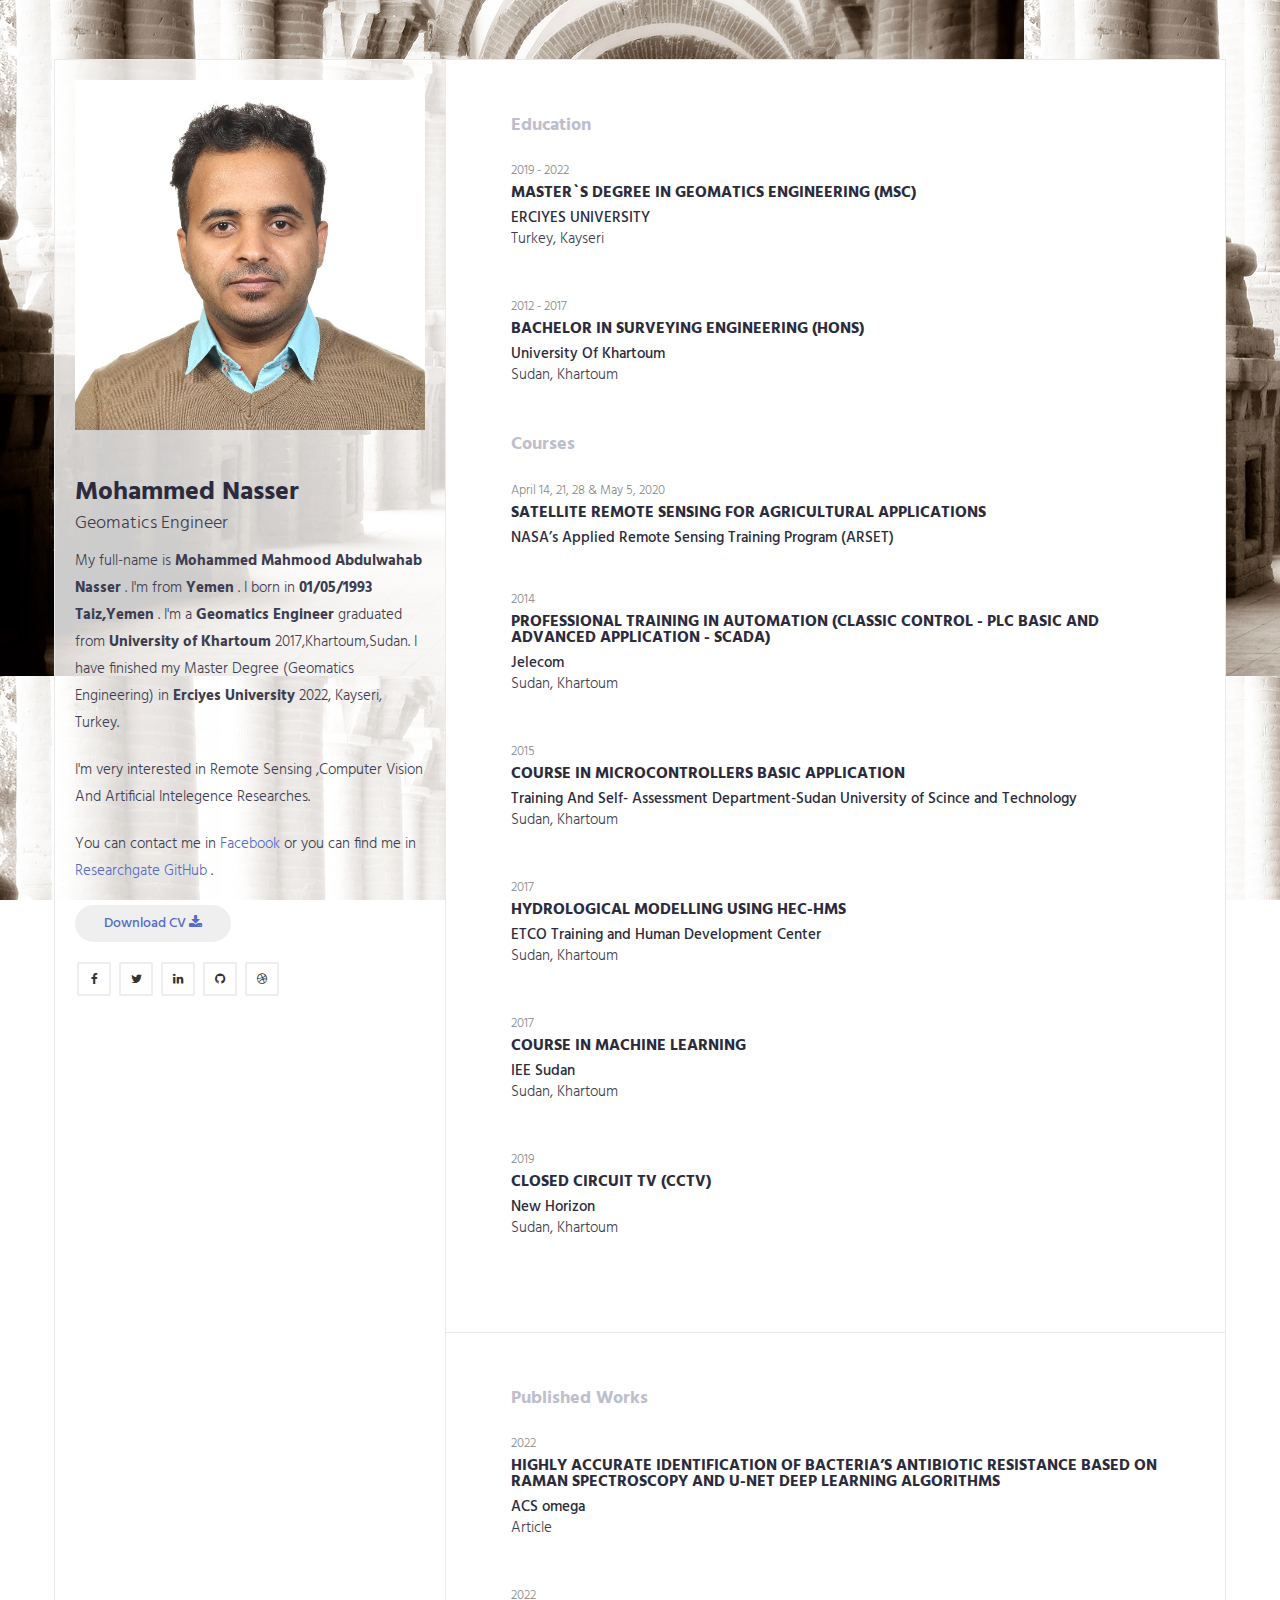
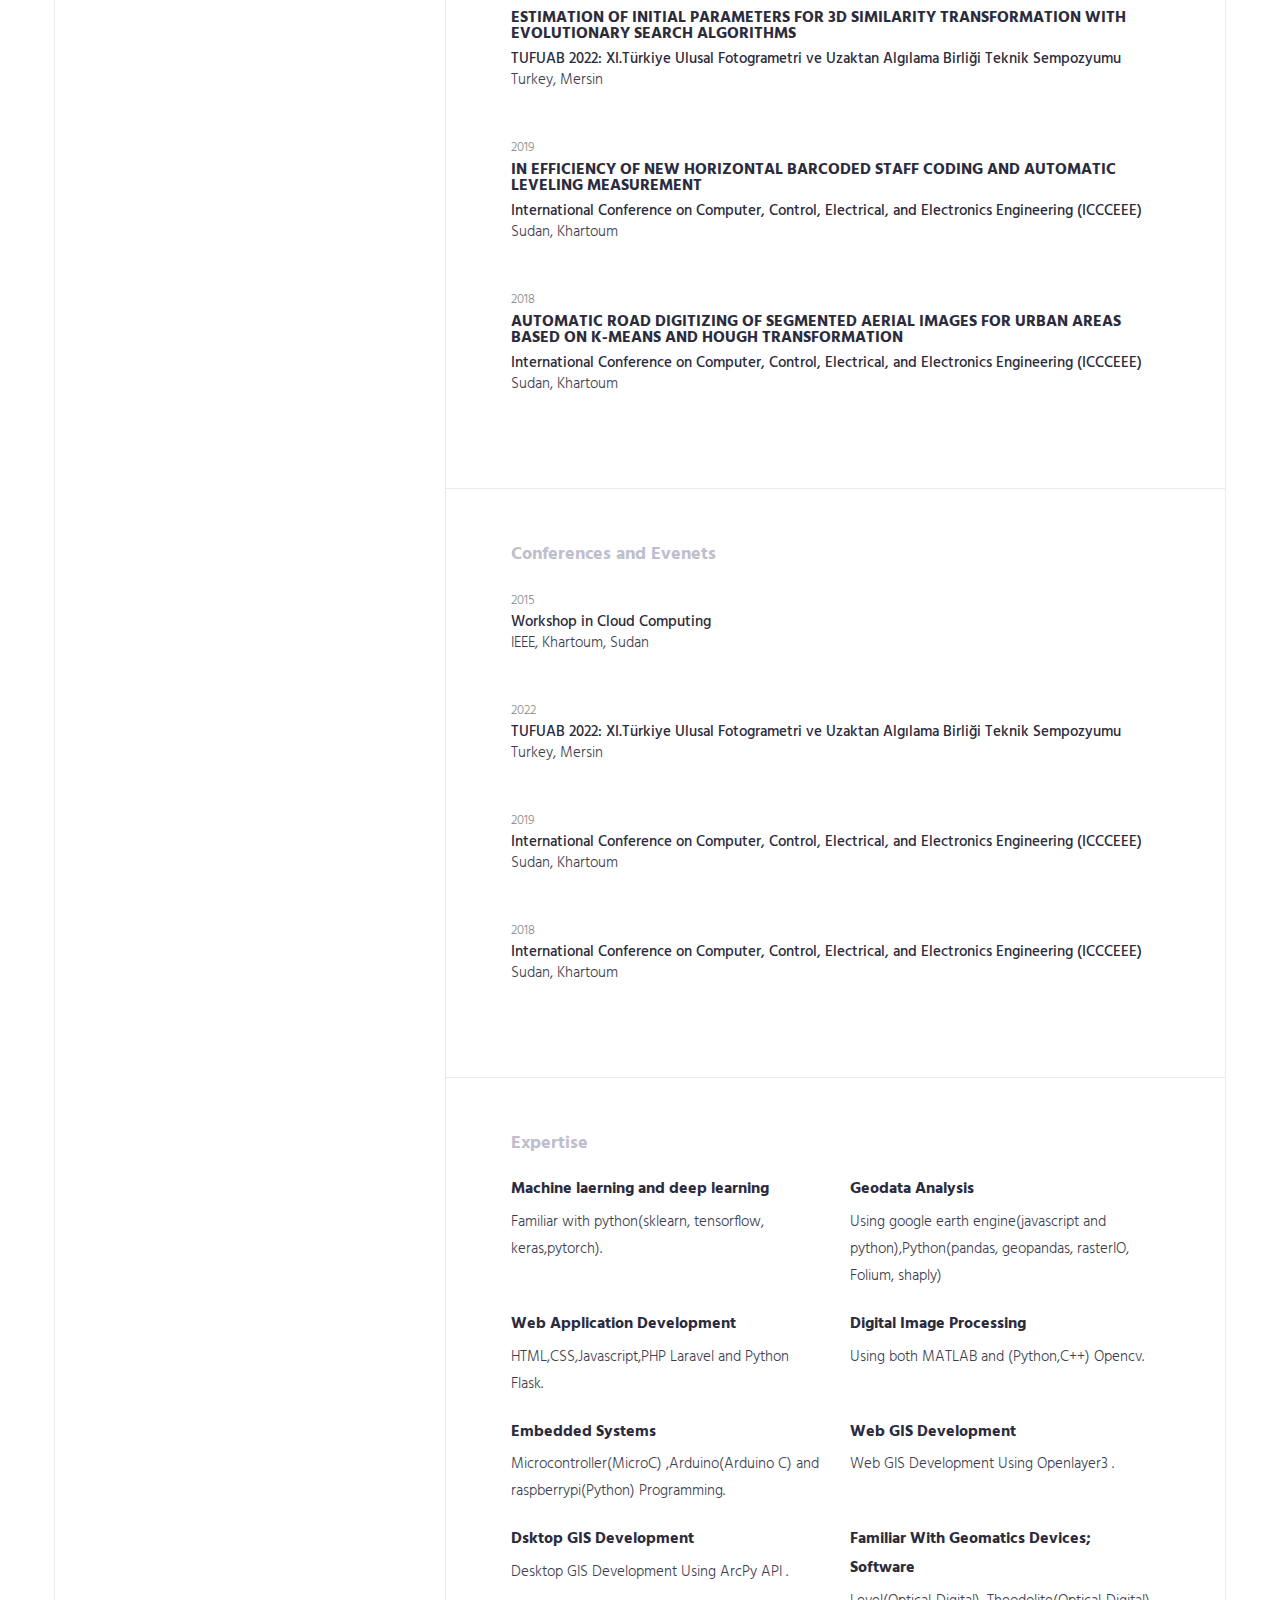
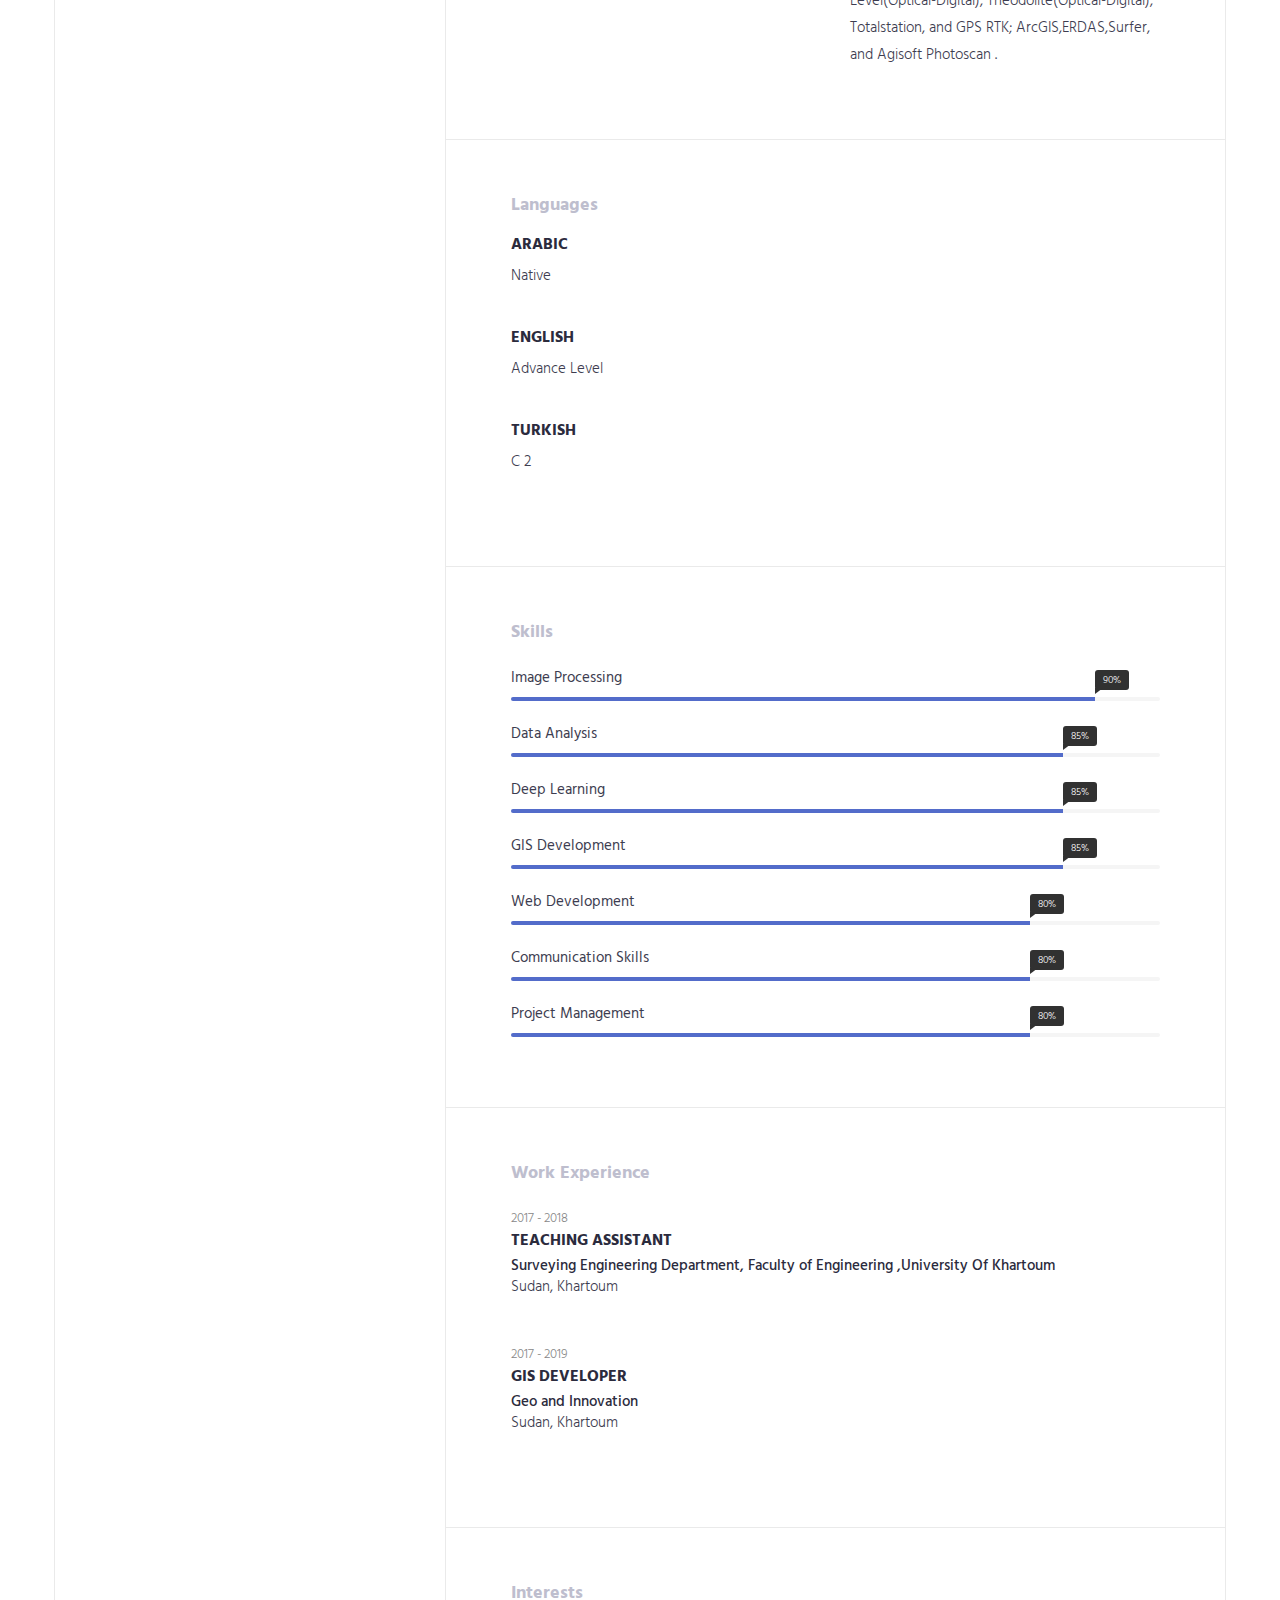
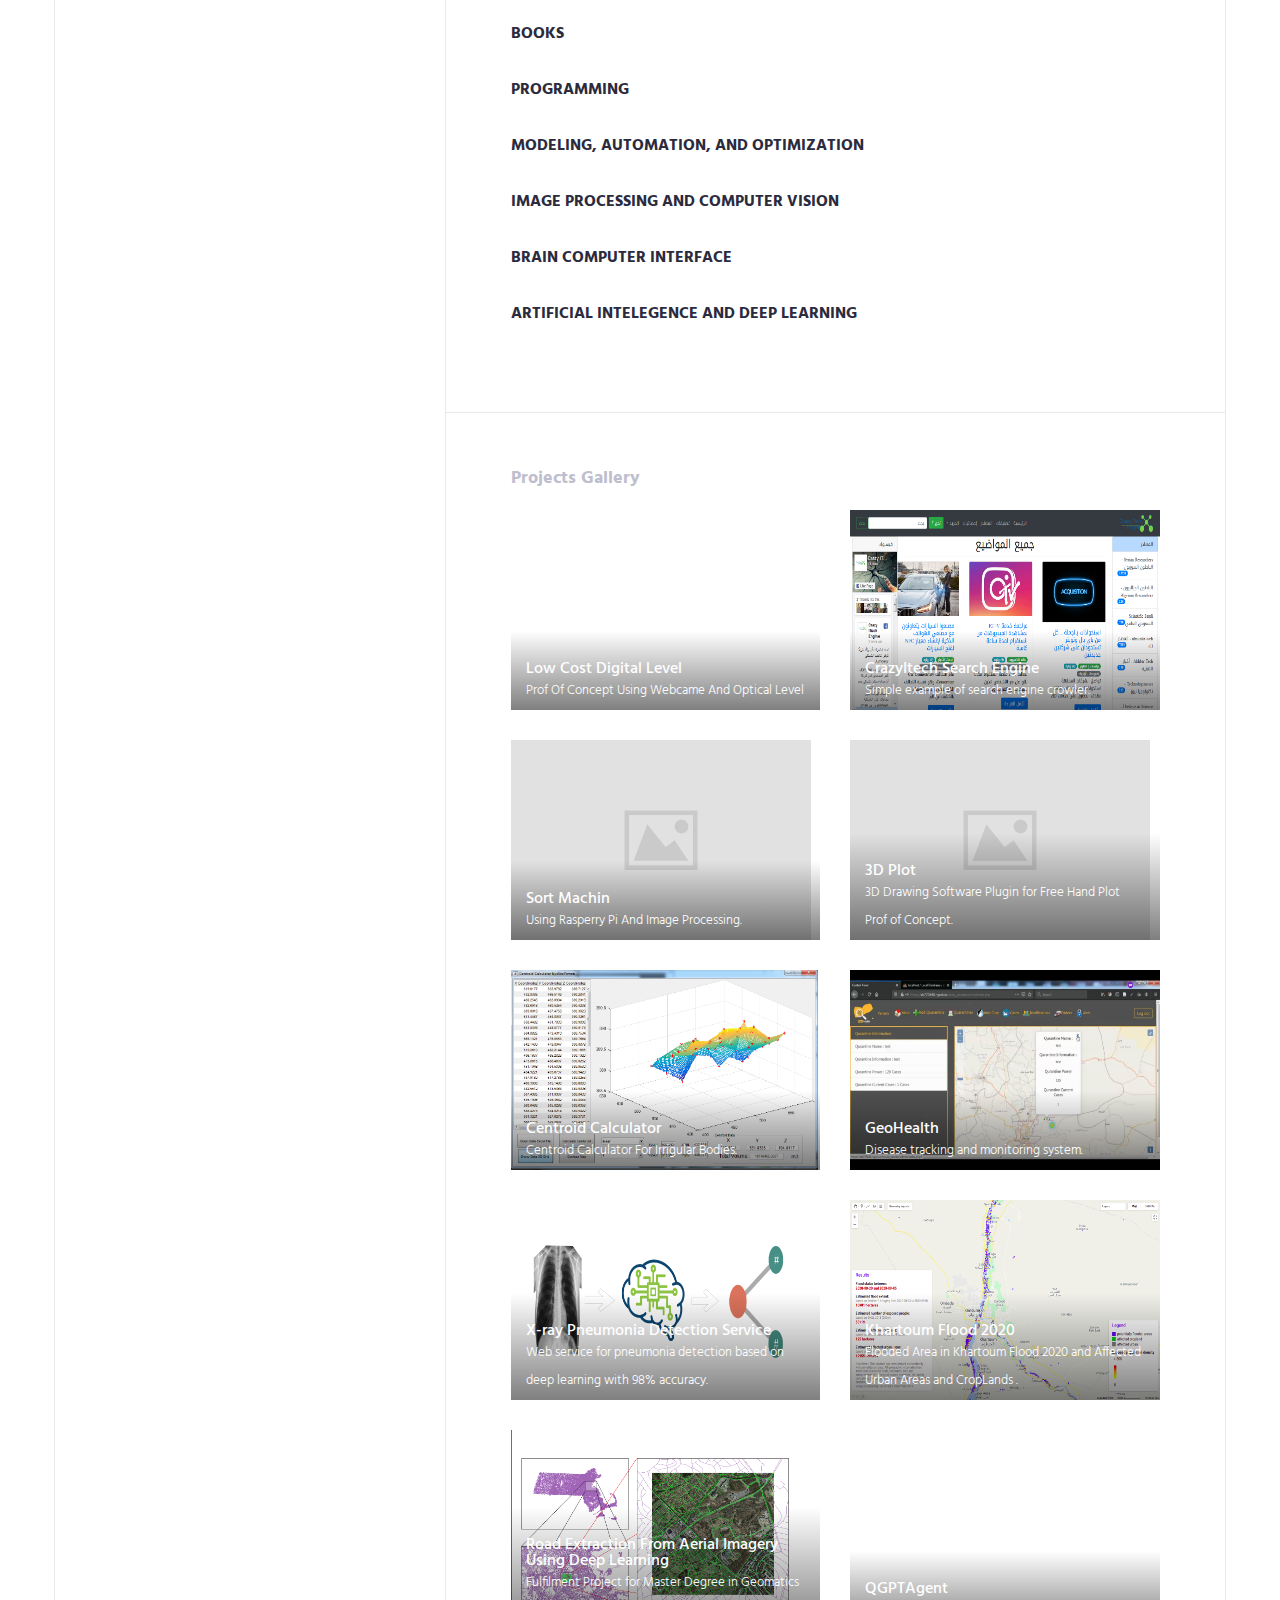
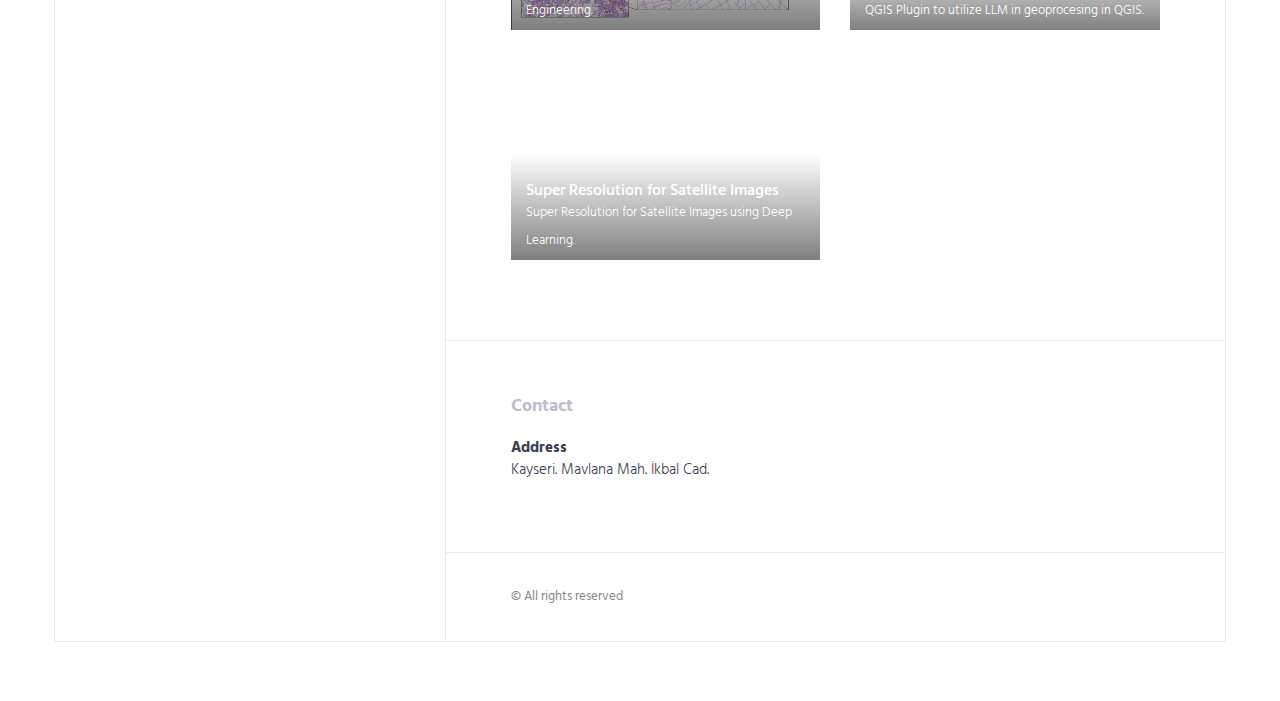
==== commit 56b005ff: "delete sr" ====
--- a/index.html
+++ b/index.html
@@ -855,7 +855,7 @@
                                     <!-- .portfolio-item -->
                                 </div>
                                 <div class="col-md-6">
-                                    <a class="portfolio-item" href="/Super-Resolution-for-Satellite-Images">
+                                    <a class="portfolio-item" href="https://litcode-it.com/apps/sisr/">
                                         <div class="portfolio-thumb">
                                             <img src="Super-Resolution-for-Satellite-Images/logo.png" style='height:200px' alt="">
                                         </div>
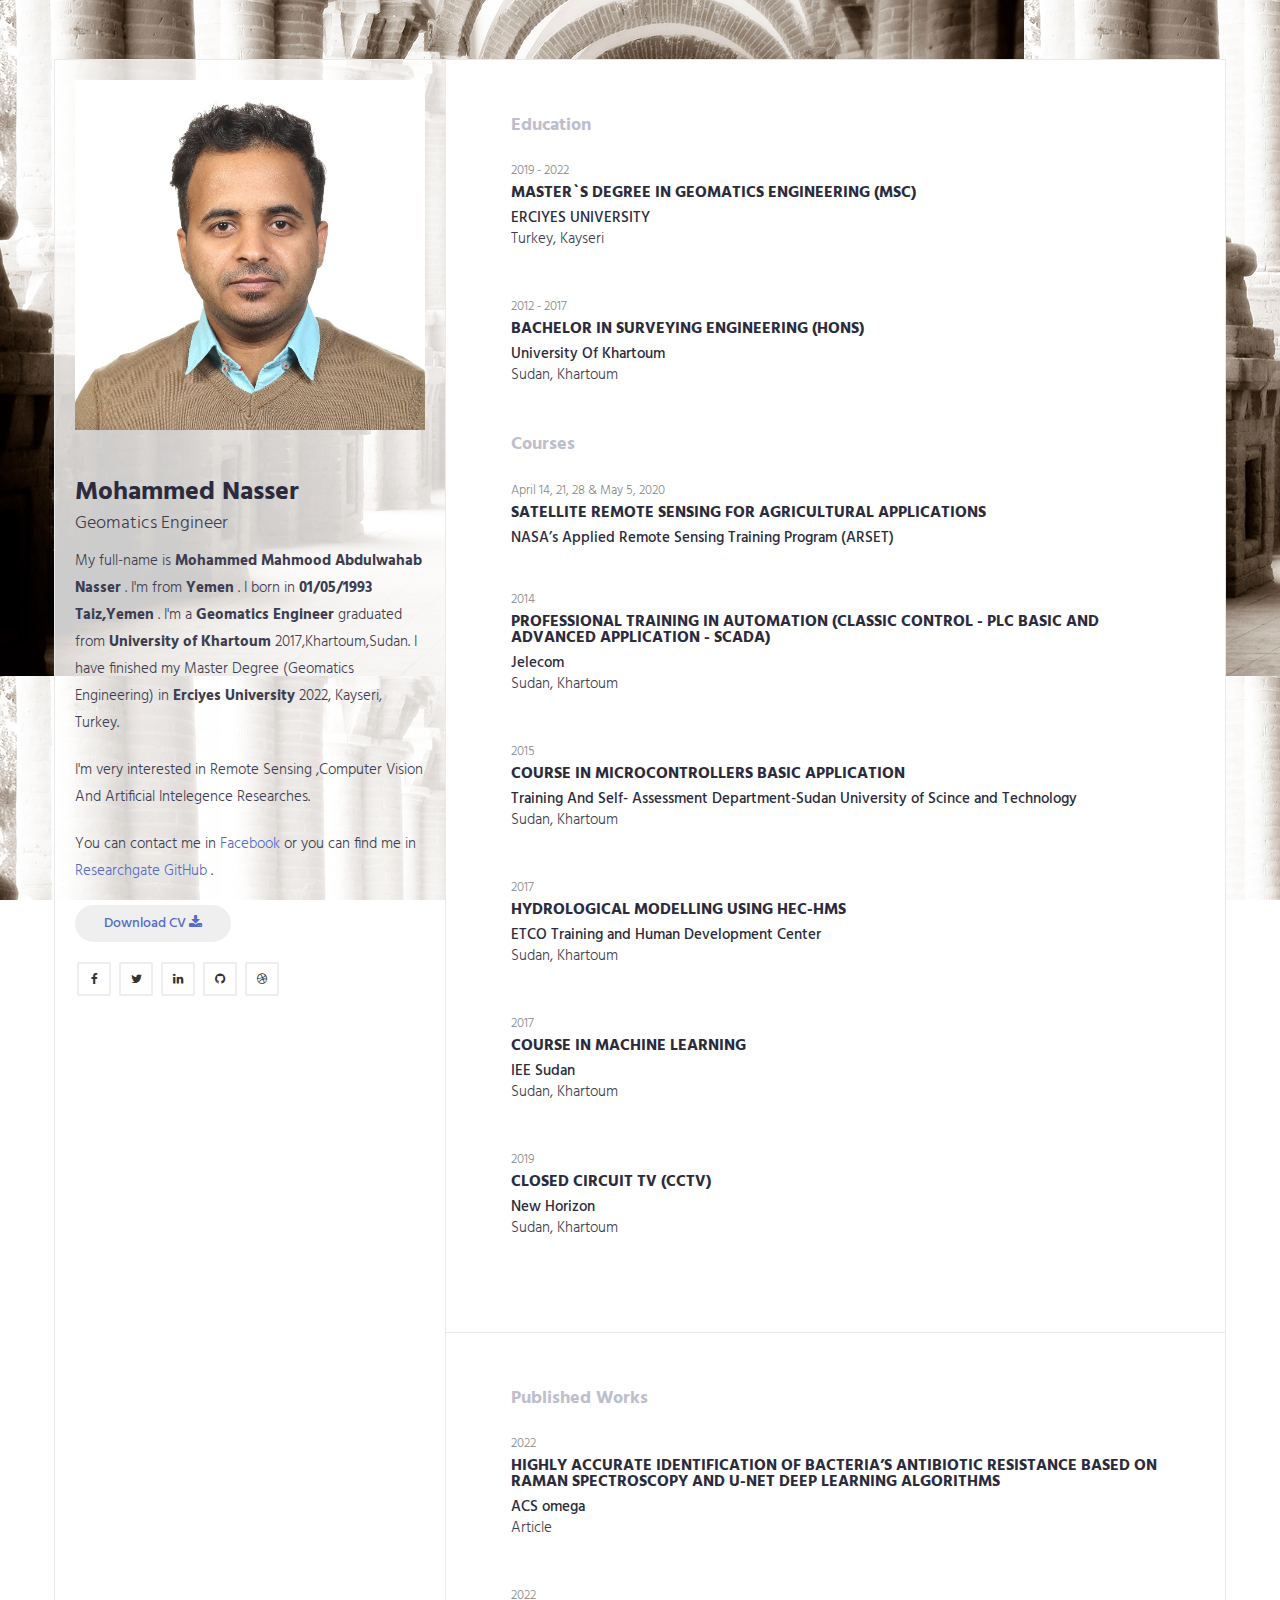
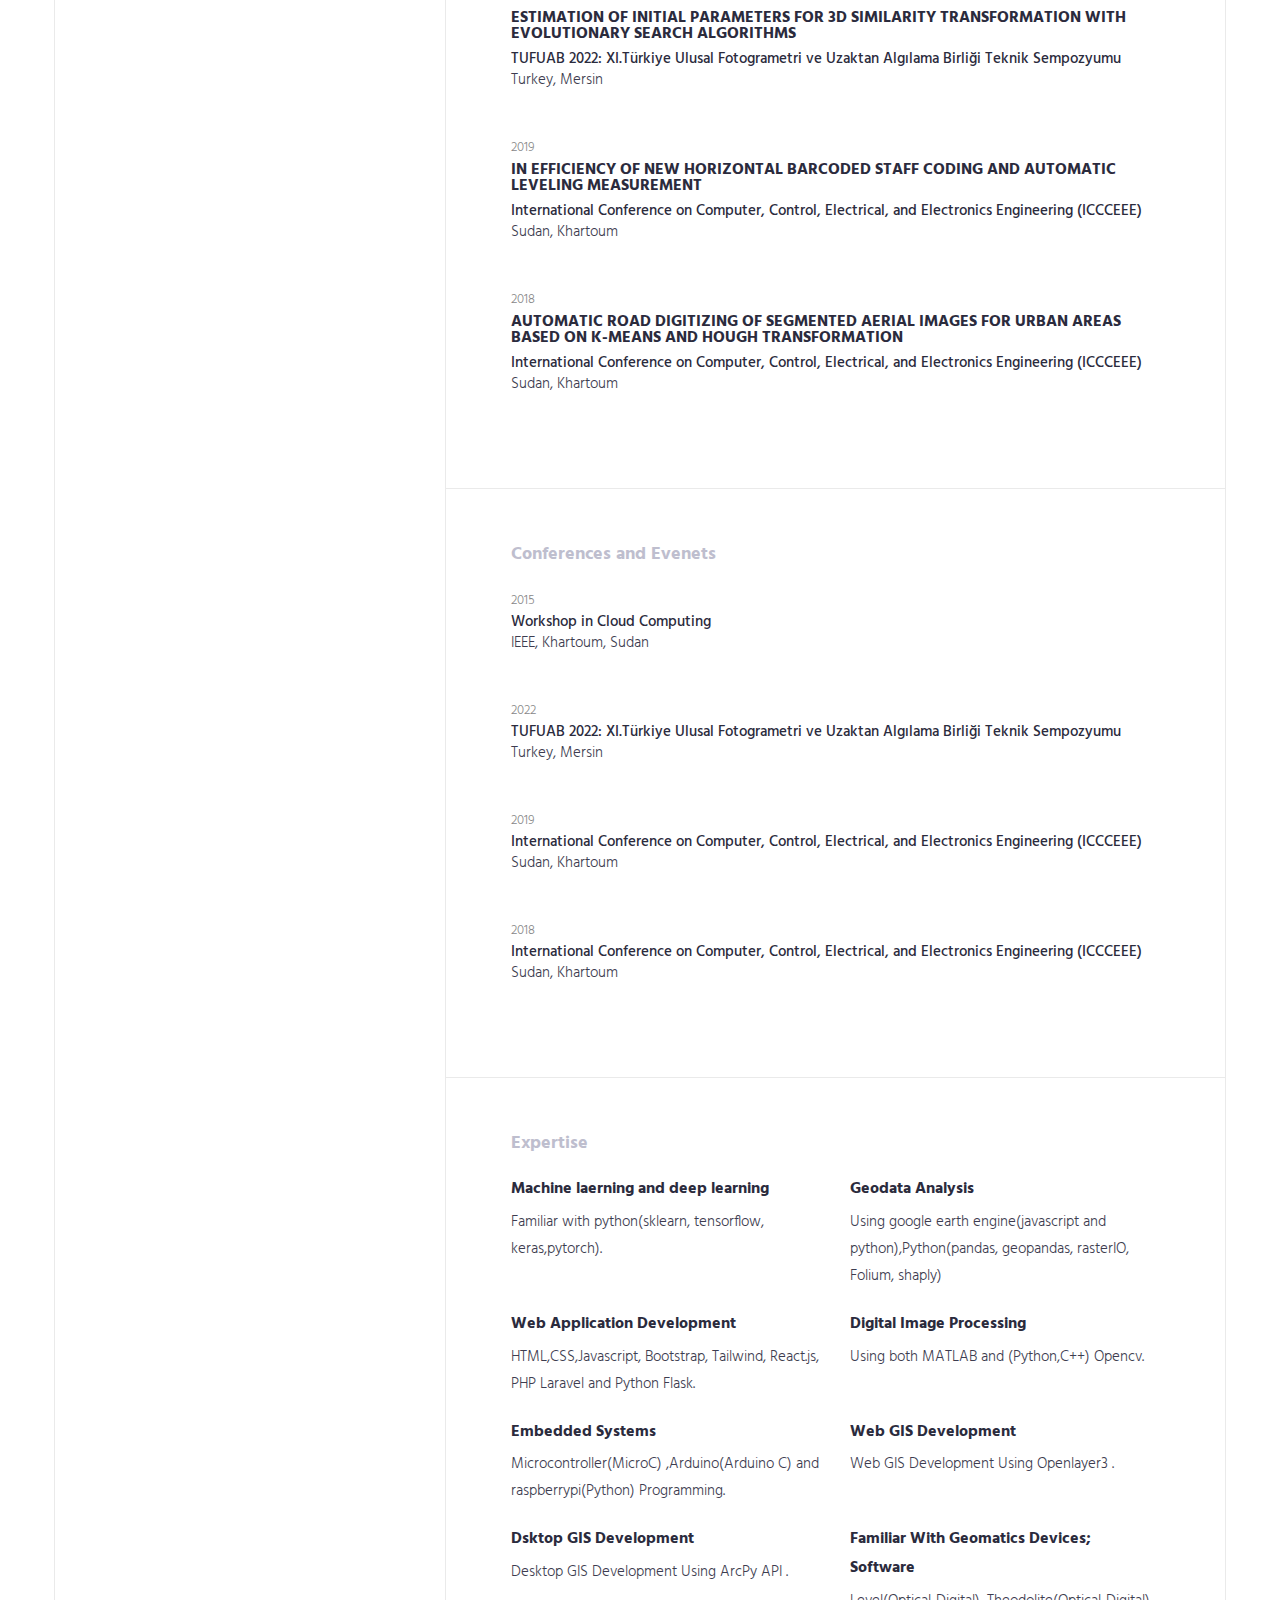
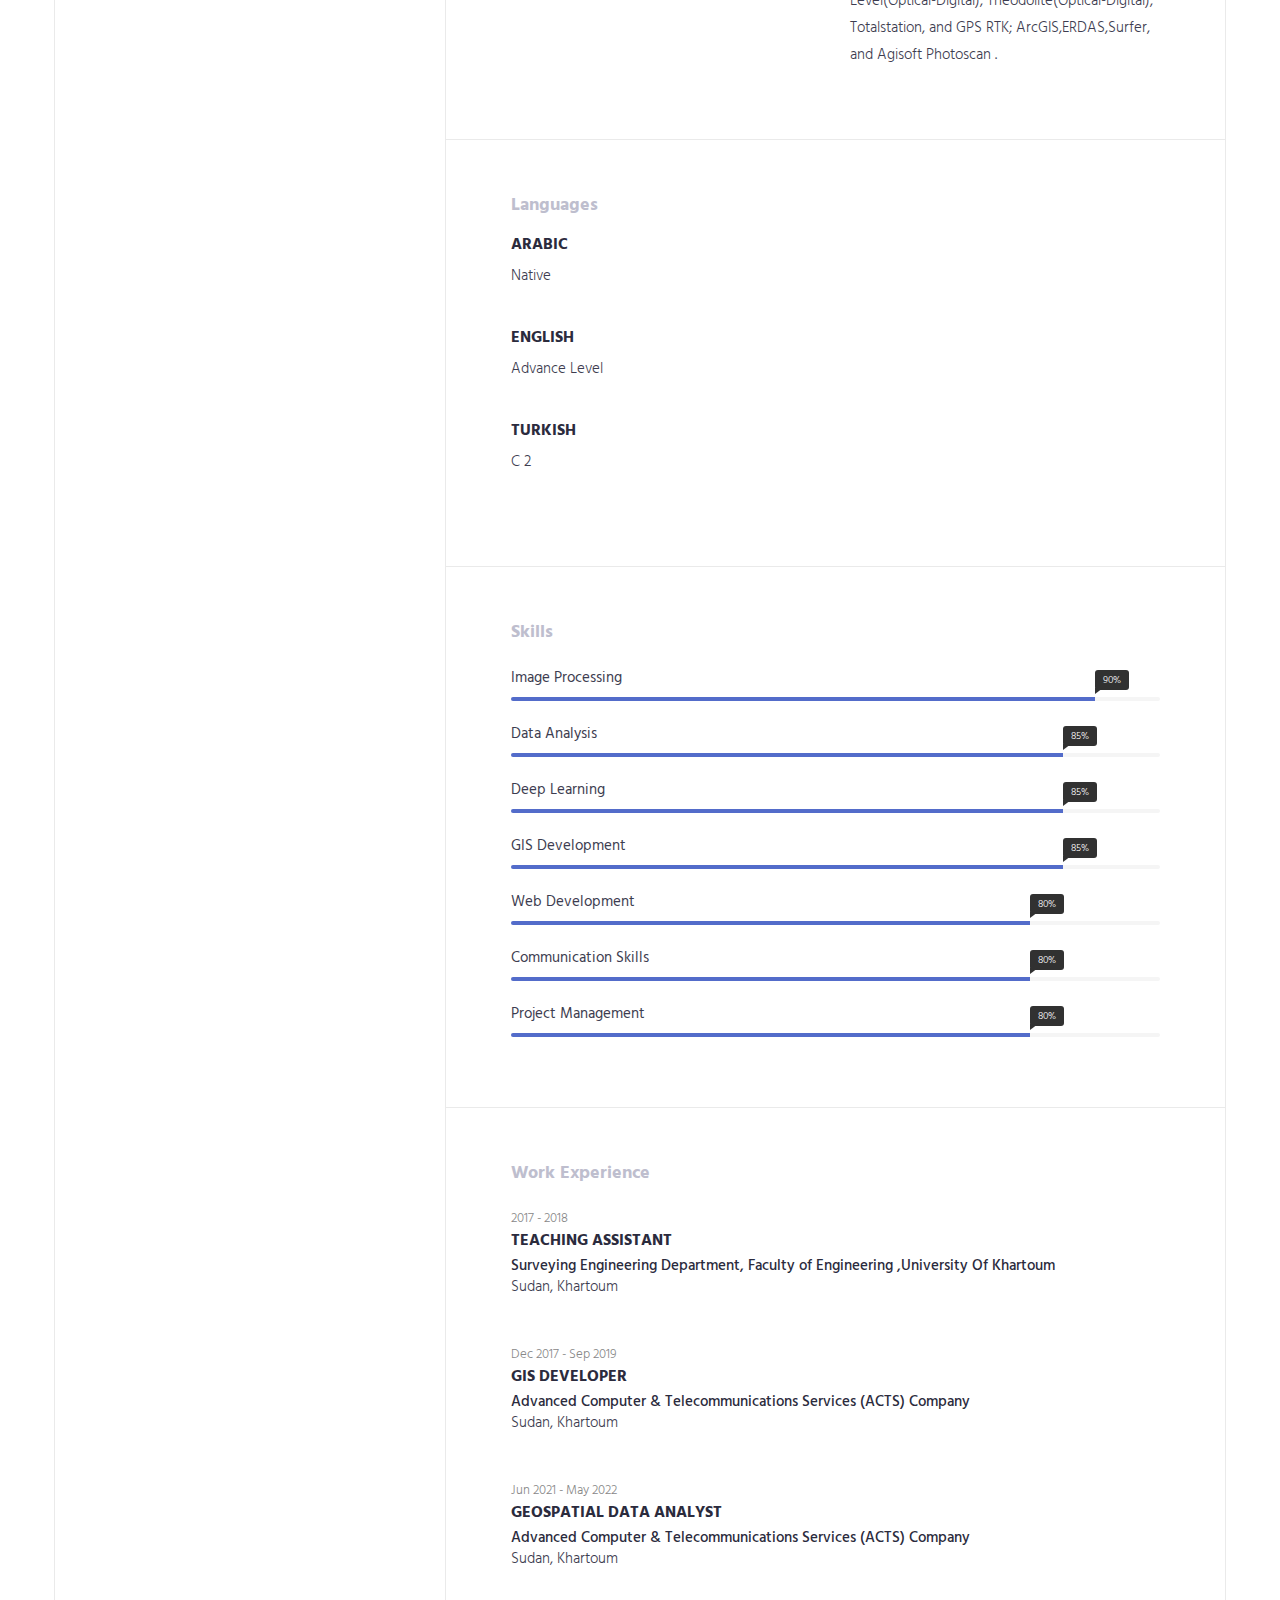
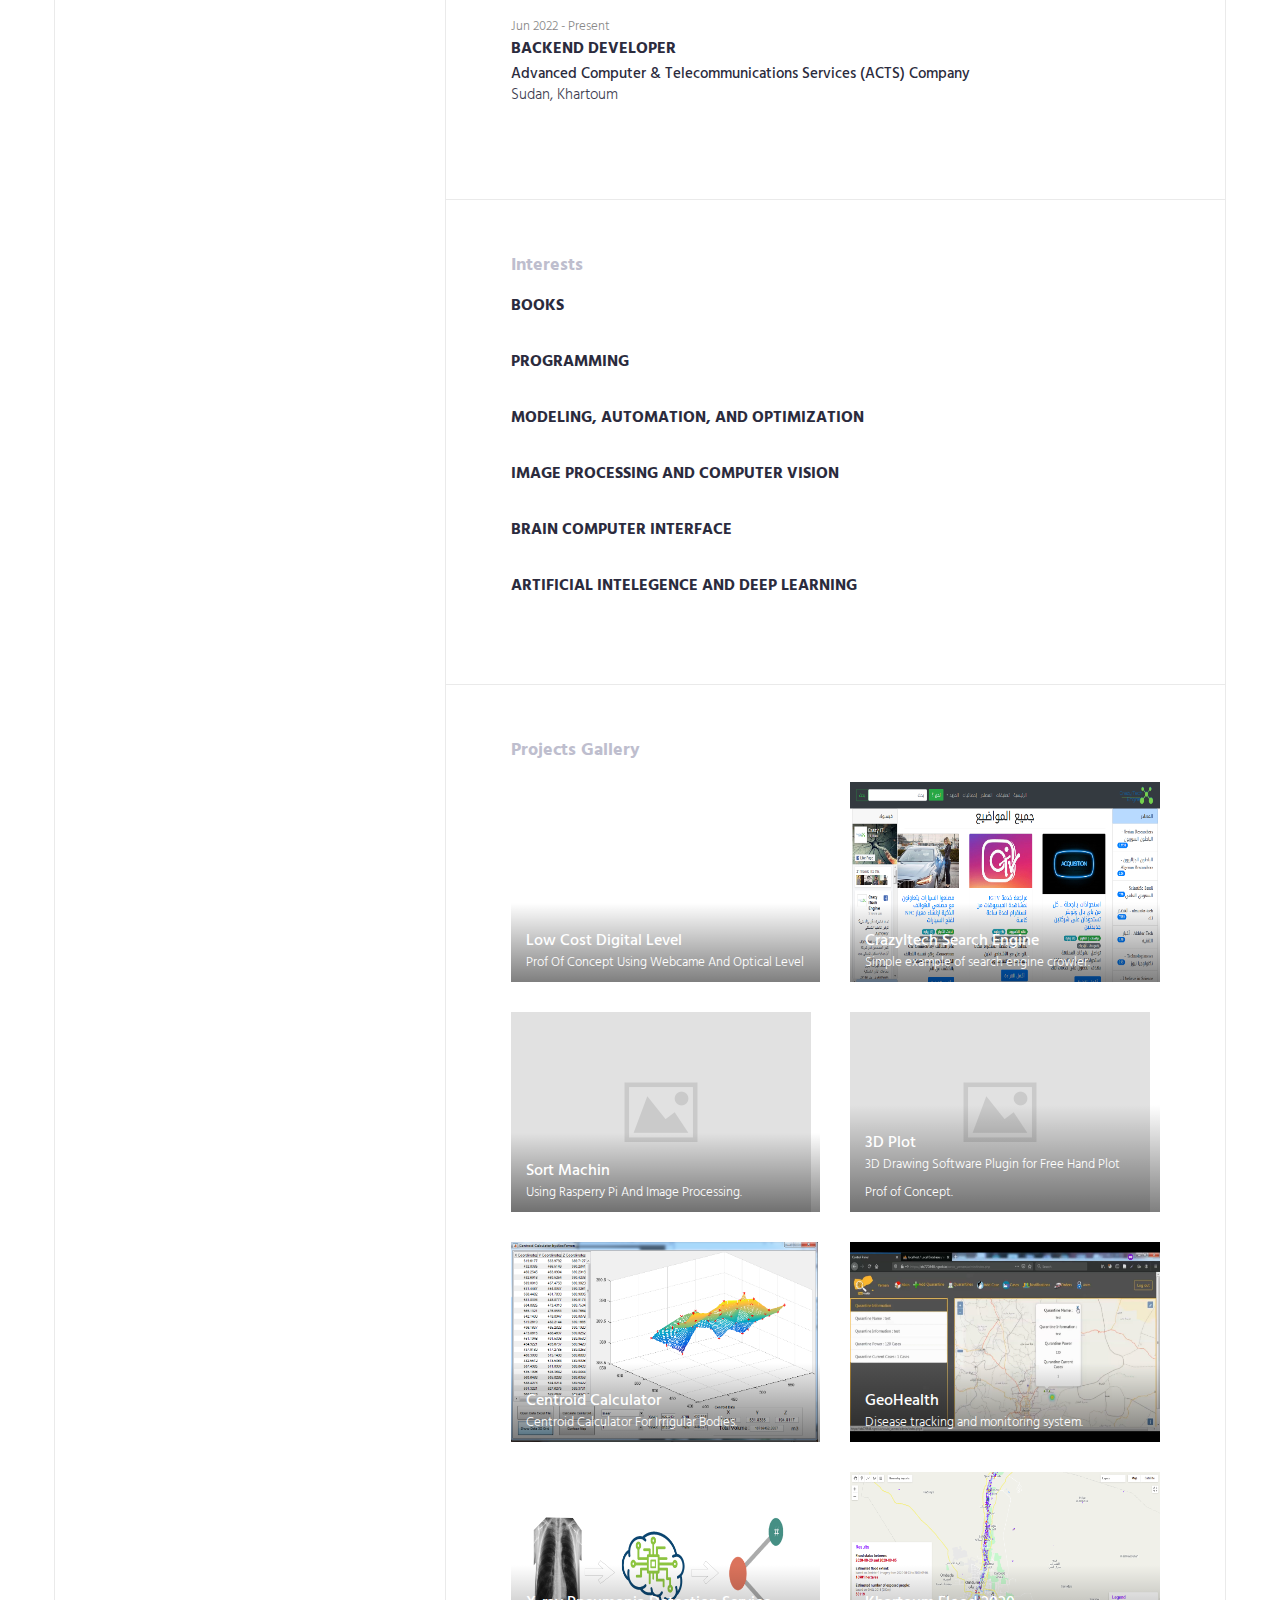
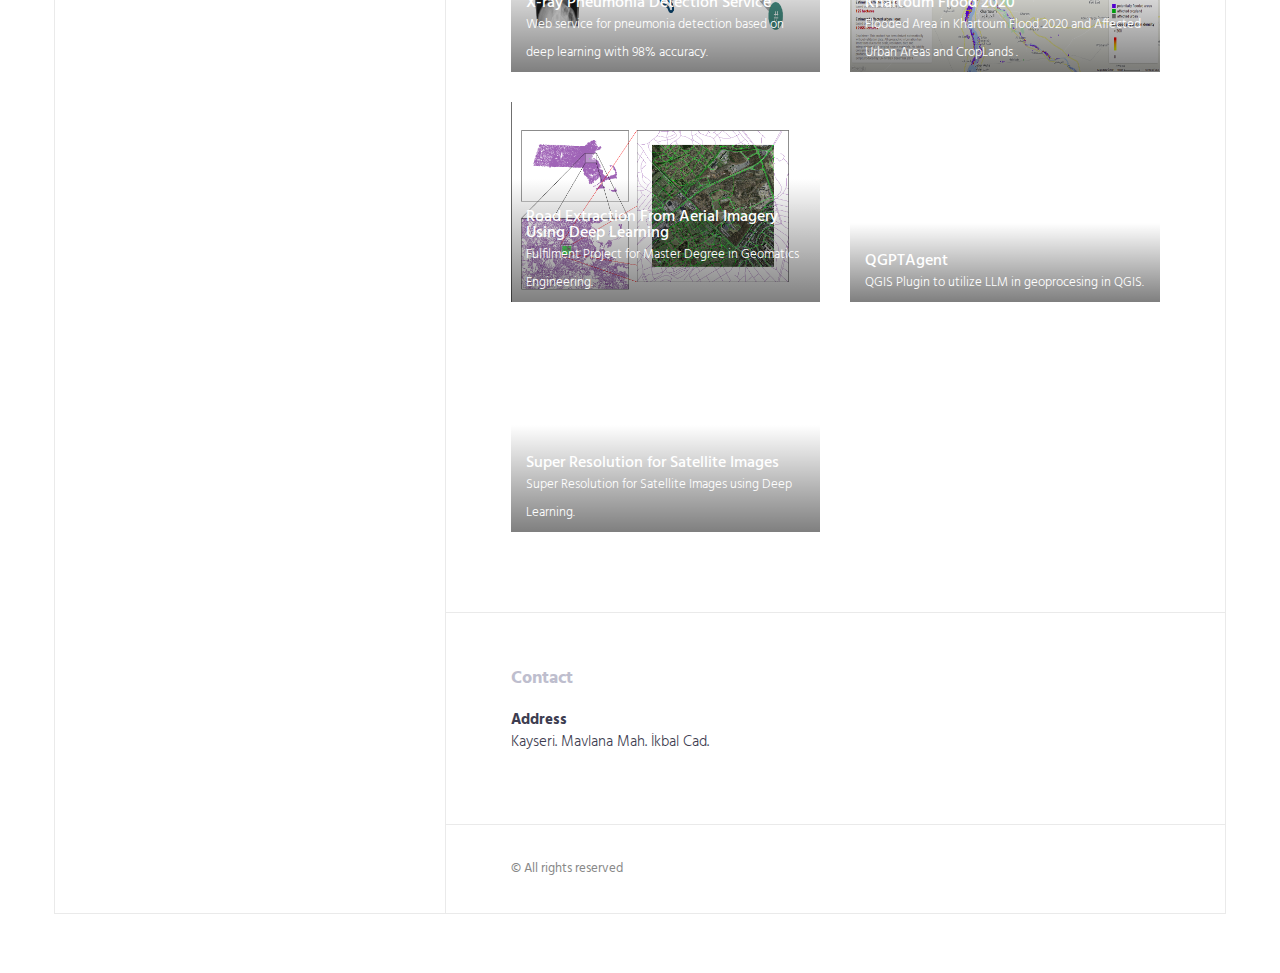
==== commit 81a7d0b1: "work" ====
--- a/index.html
+++ b/index.html
@@ -378,7 +378,7 @@
                                         <h3>Web Application Development </h3>
 
                                         <p>
-                                            HTML,CSS,Javascript,PHP Laravel and Python Flask.
+                                            HTML,CSS,Javascript, Bootstrap, Tailwind, React.js, PHP Laravel and Python Flask.
                                         </p>
                                     </div>
                                 </div>
@@ -621,9 +621,23 @@
                                     </div>
                                     <!-- .experience-item -->
                                     <div class="content-item">
-                                        <small>2017 - 2019</small>
+                                        <small>Dec 2017 - Sep 2019</small>
                                         <h3>GIS Developer</h3>
-                                        <h4>Geo and Innovation </h4>
+                                        <h4>Advanced Computer & Telecommunications Services (ACTS) Company  </h4>
+
+                                        <p>Sudan, Khartoum</p>
+                                    </div>
+                                    <div class="content-item">
+                                        <small>Jun 2021 - May 2022</small>
+                                        <h3>Geospatial Data Analyst</h3>
+                                        <h4>Advanced Computer & Telecommunications Services (ACTS) Company  </h4>
+
+                                        <p>Sudan, Khartoum</p>
+                                    </div>
+                                    <div class="content-item">
+                                        <small>Jun 2022 - Present </small>
+                                        <h3>Backend Developer</h3>
+                                        <h4>Advanced Computer & Telecommunications Services (ACTS) Company  </h4>
 
                                         <p>Sudan, Khartoum</p>
                                     </div>
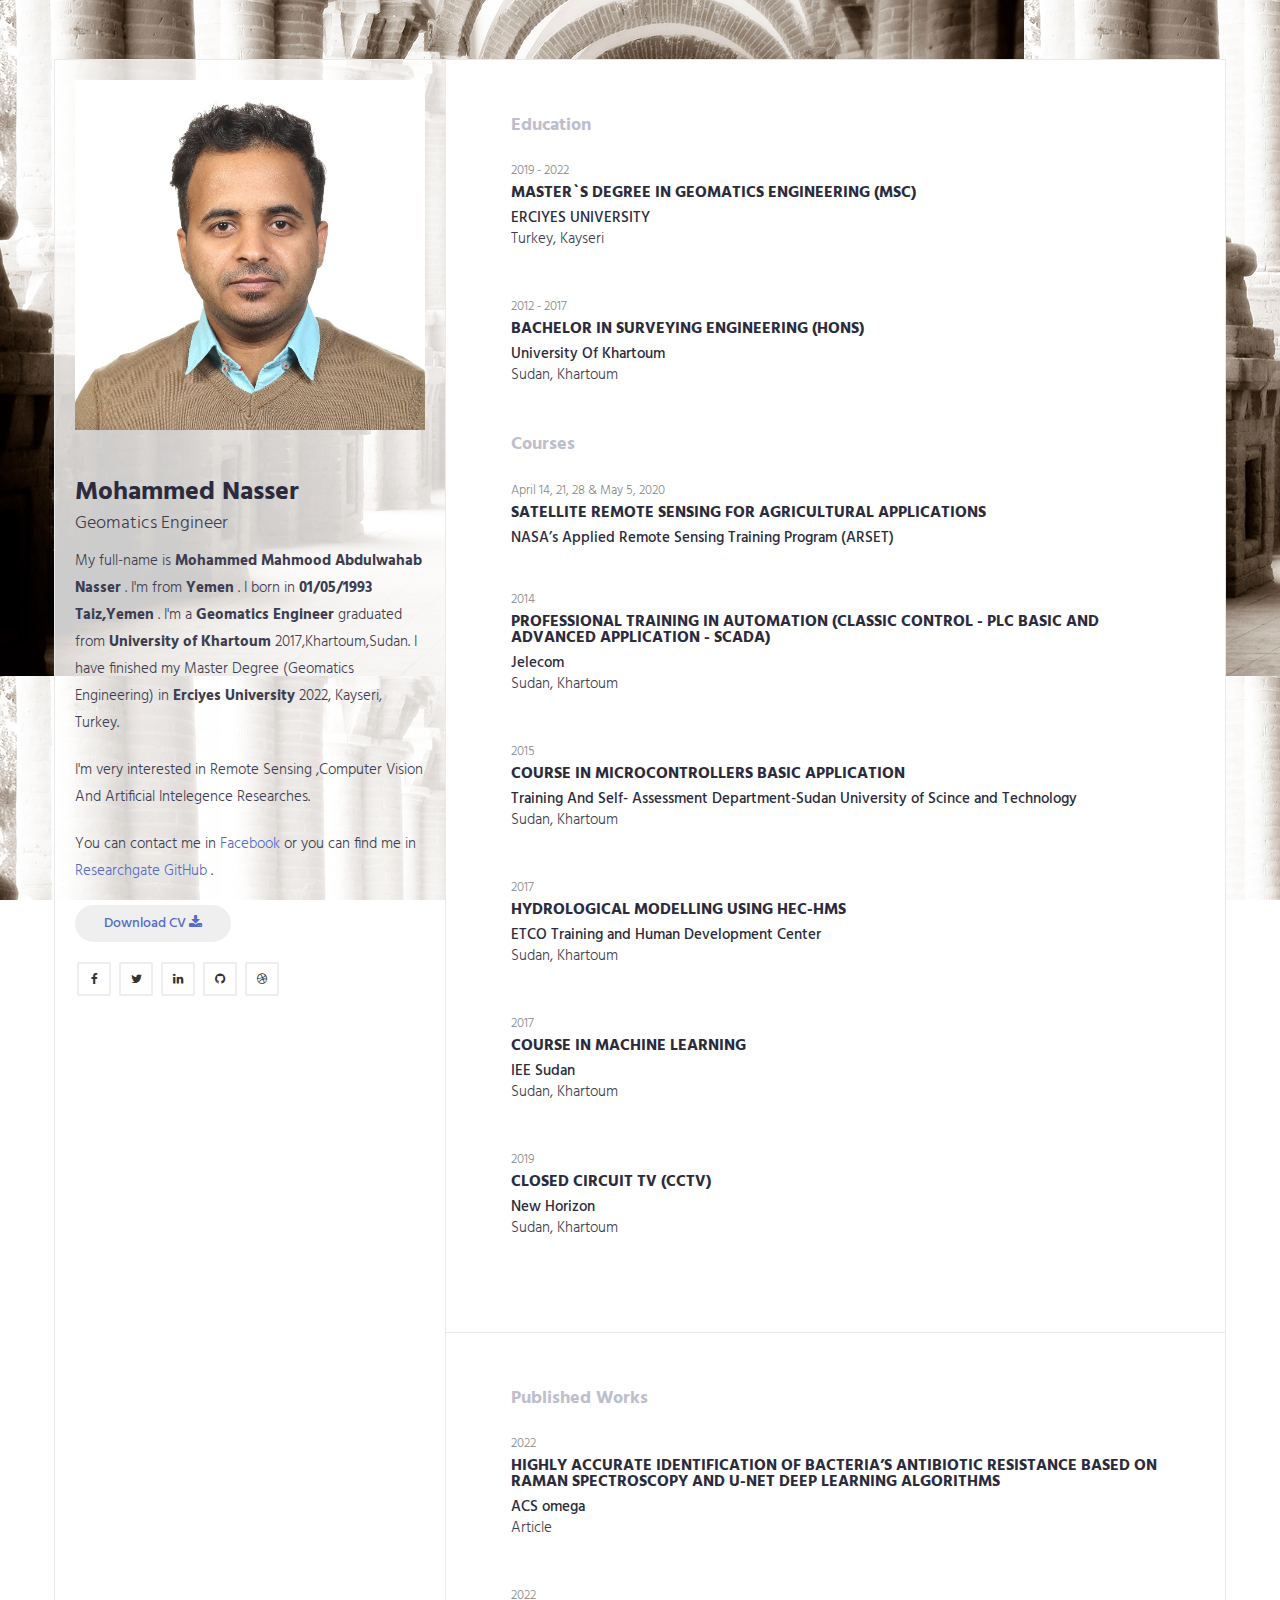
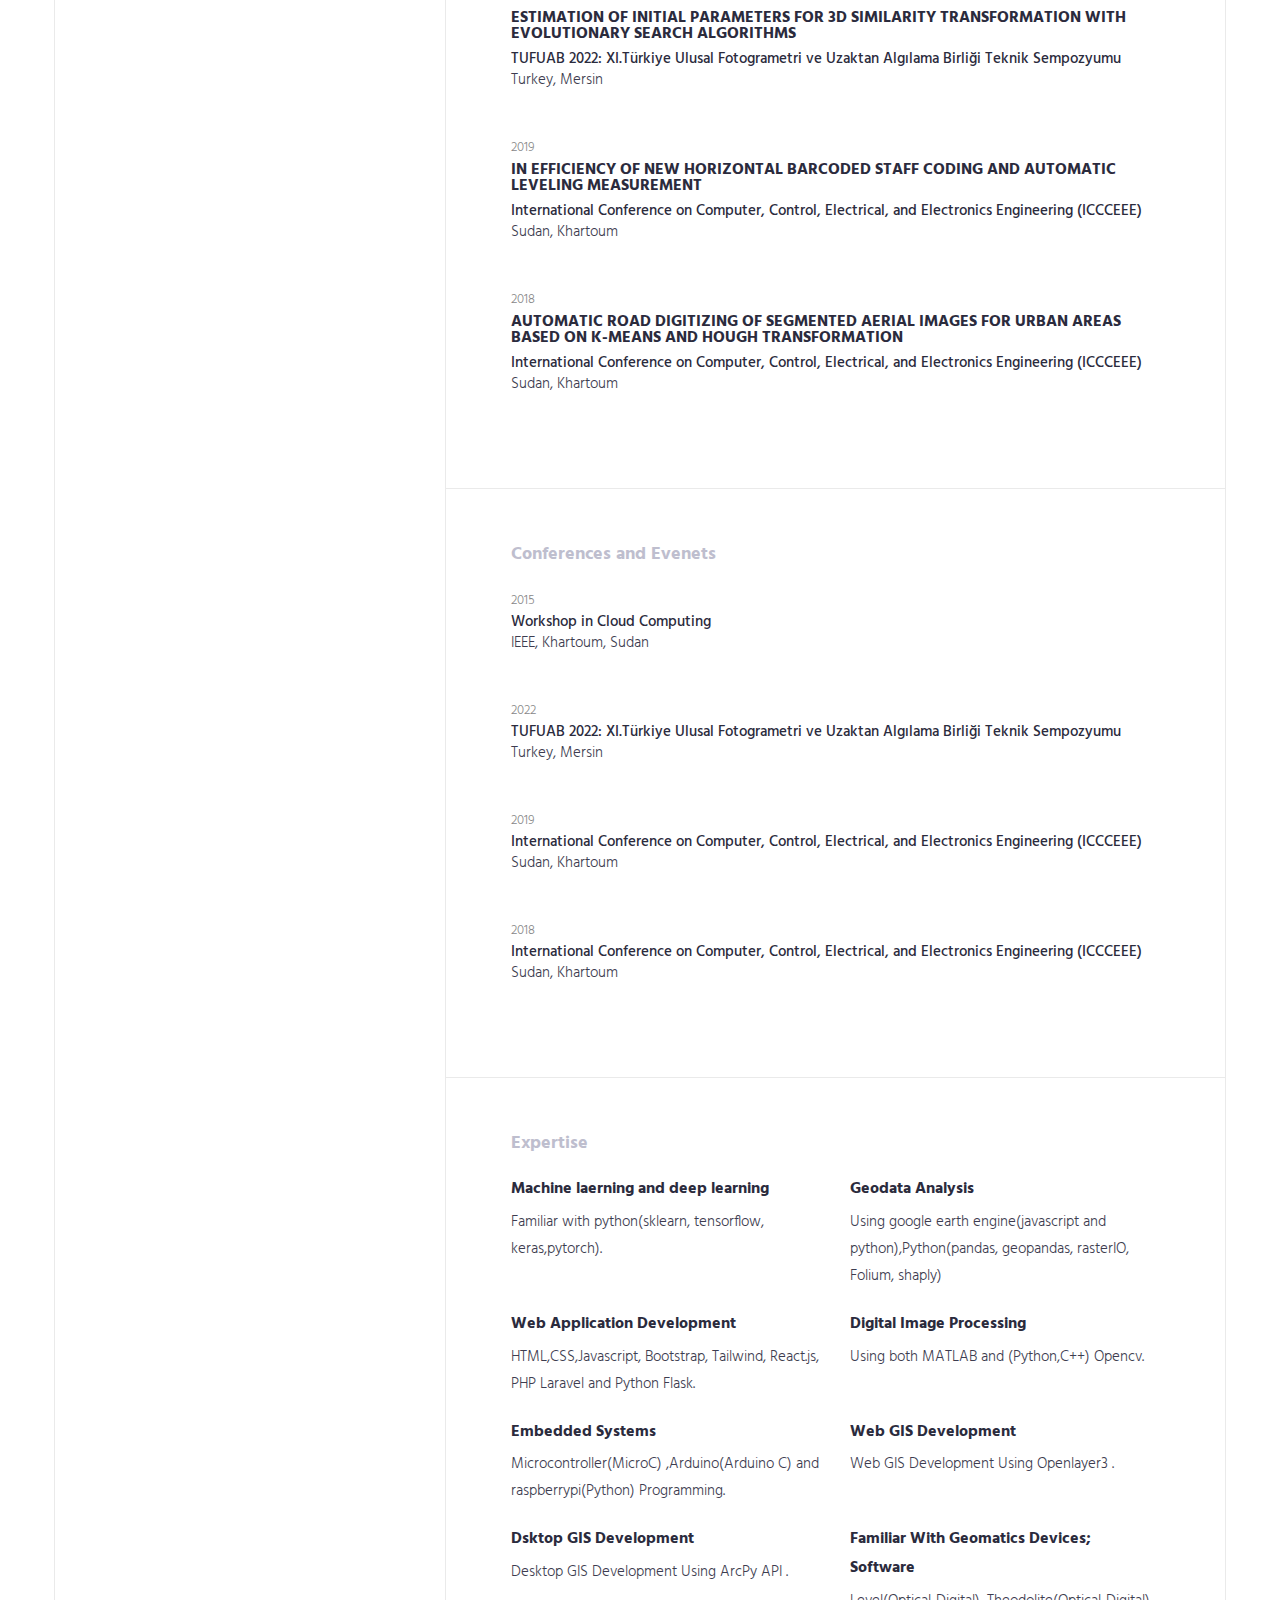
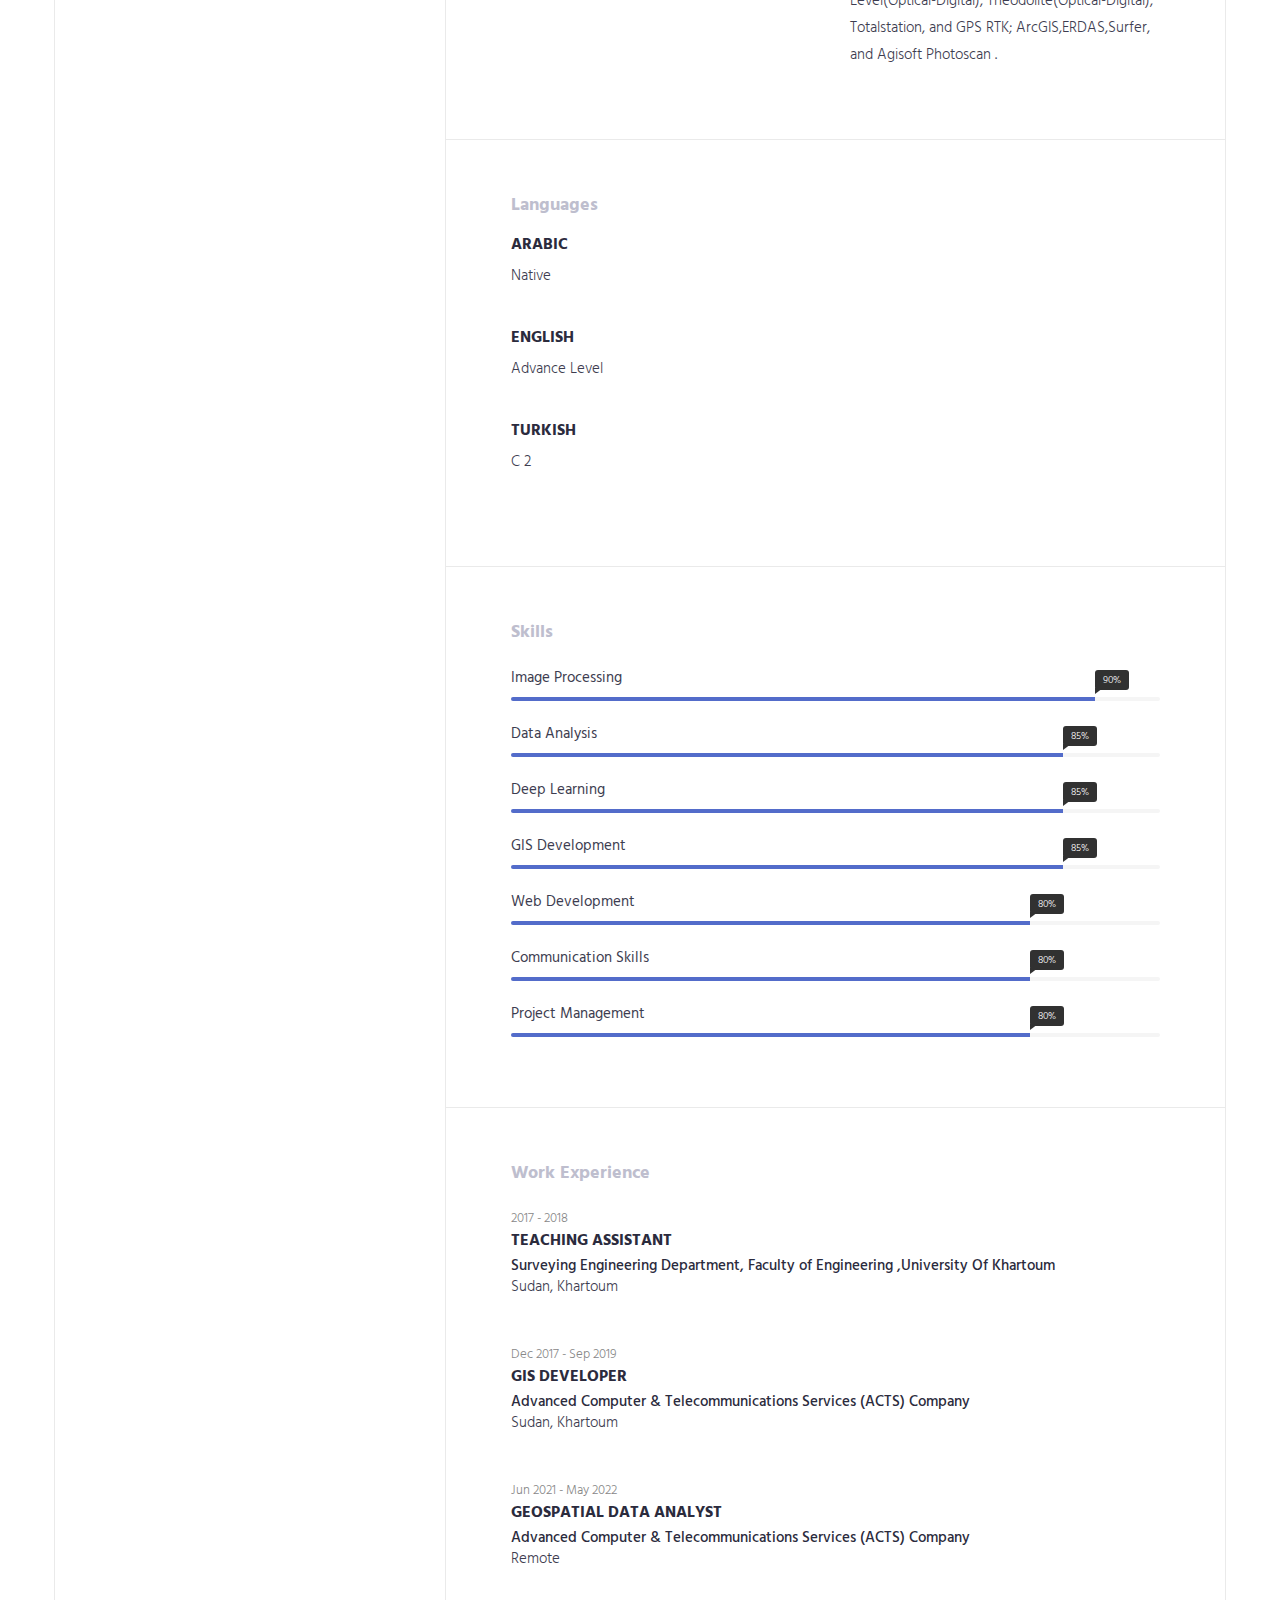
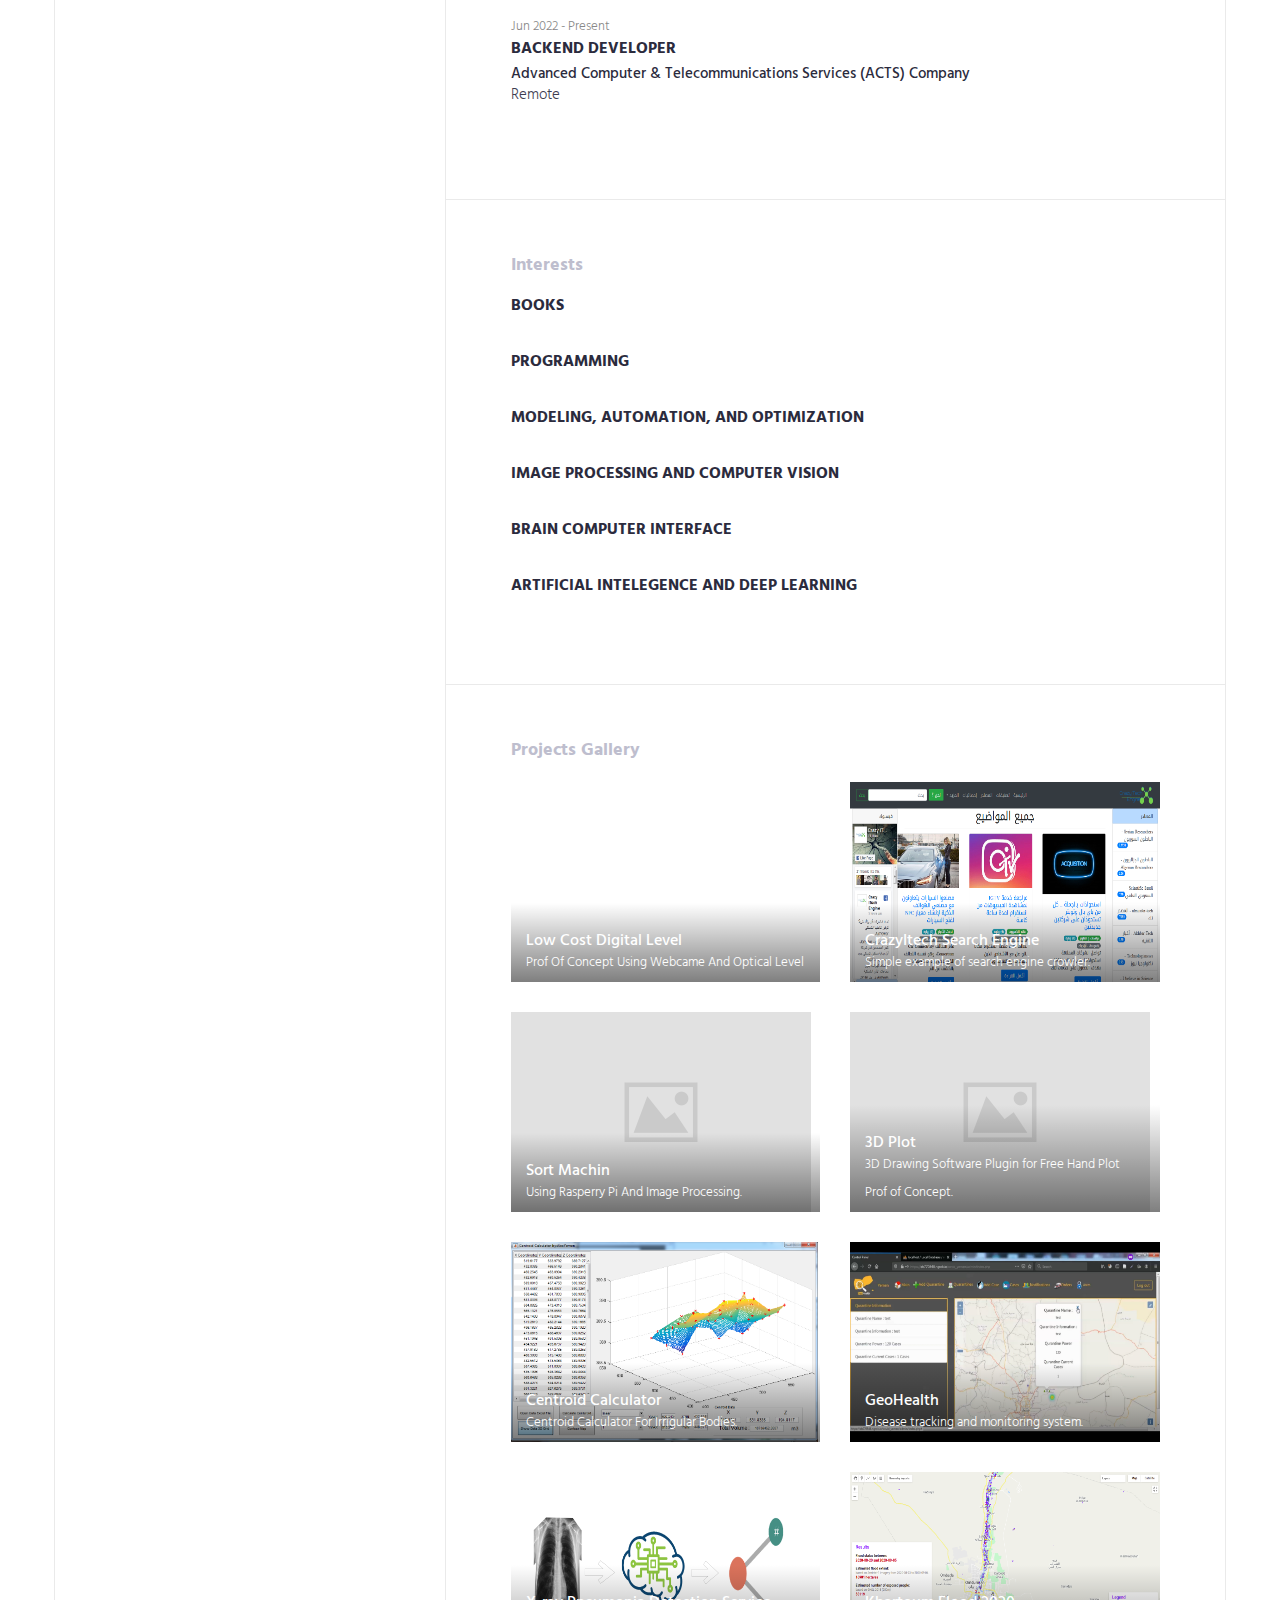
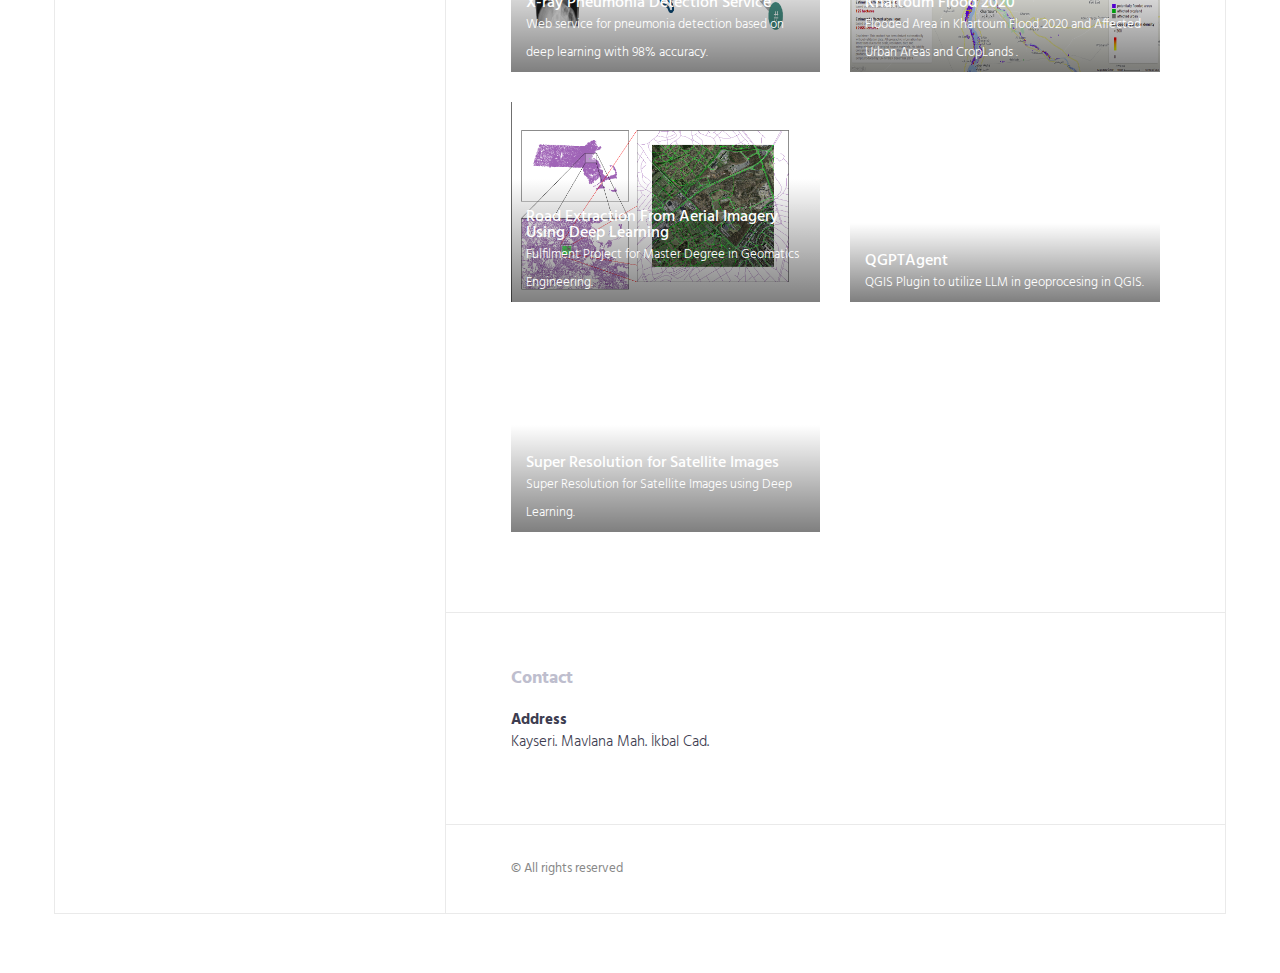
==== commit 0b756971: "work" ====
--- a/index.html
+++ b/index.html
@@ -632,14 +632,14 @@
                                         <h3>Geospatial Data Analyst</h3>
                                         <h4>Advanced Computer & Telecommunications Services (ACTS) Company  </h4>
 
-                                        <p>Sudan, Khartoum</p>
+                                        <p>Remote</p>
                                     </div>
                                     <div class="content-item">
                                         <small>Jun 2022 - Present </small>
                                         <h3>Backend Developer</h3>
                                         <h4>Advanced Computer & Telecommunications Services (ACTS) Company  </h4>
 
-                                        <p>Sudan, Khartoum</p>
+                                        <p>Remote</p>
                                     </div>
                                     <!-- .experience-item -->
                                  
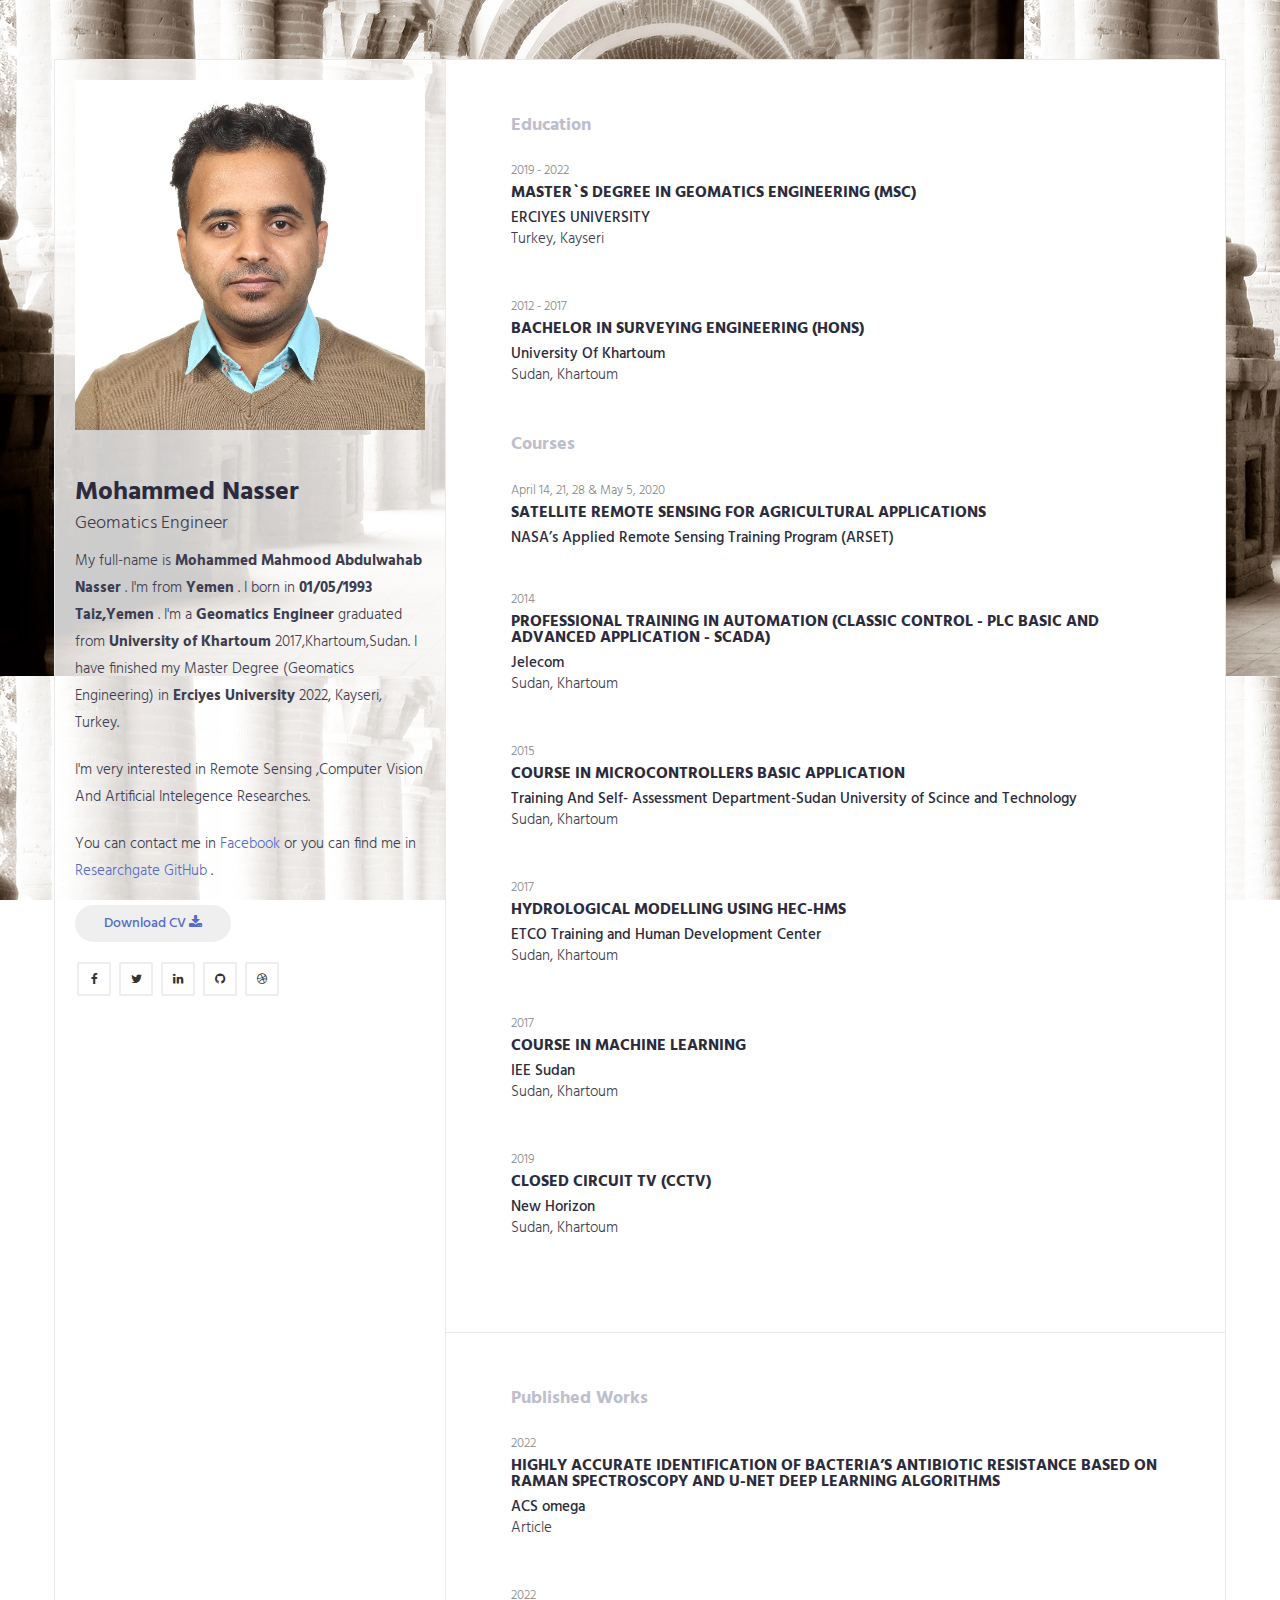
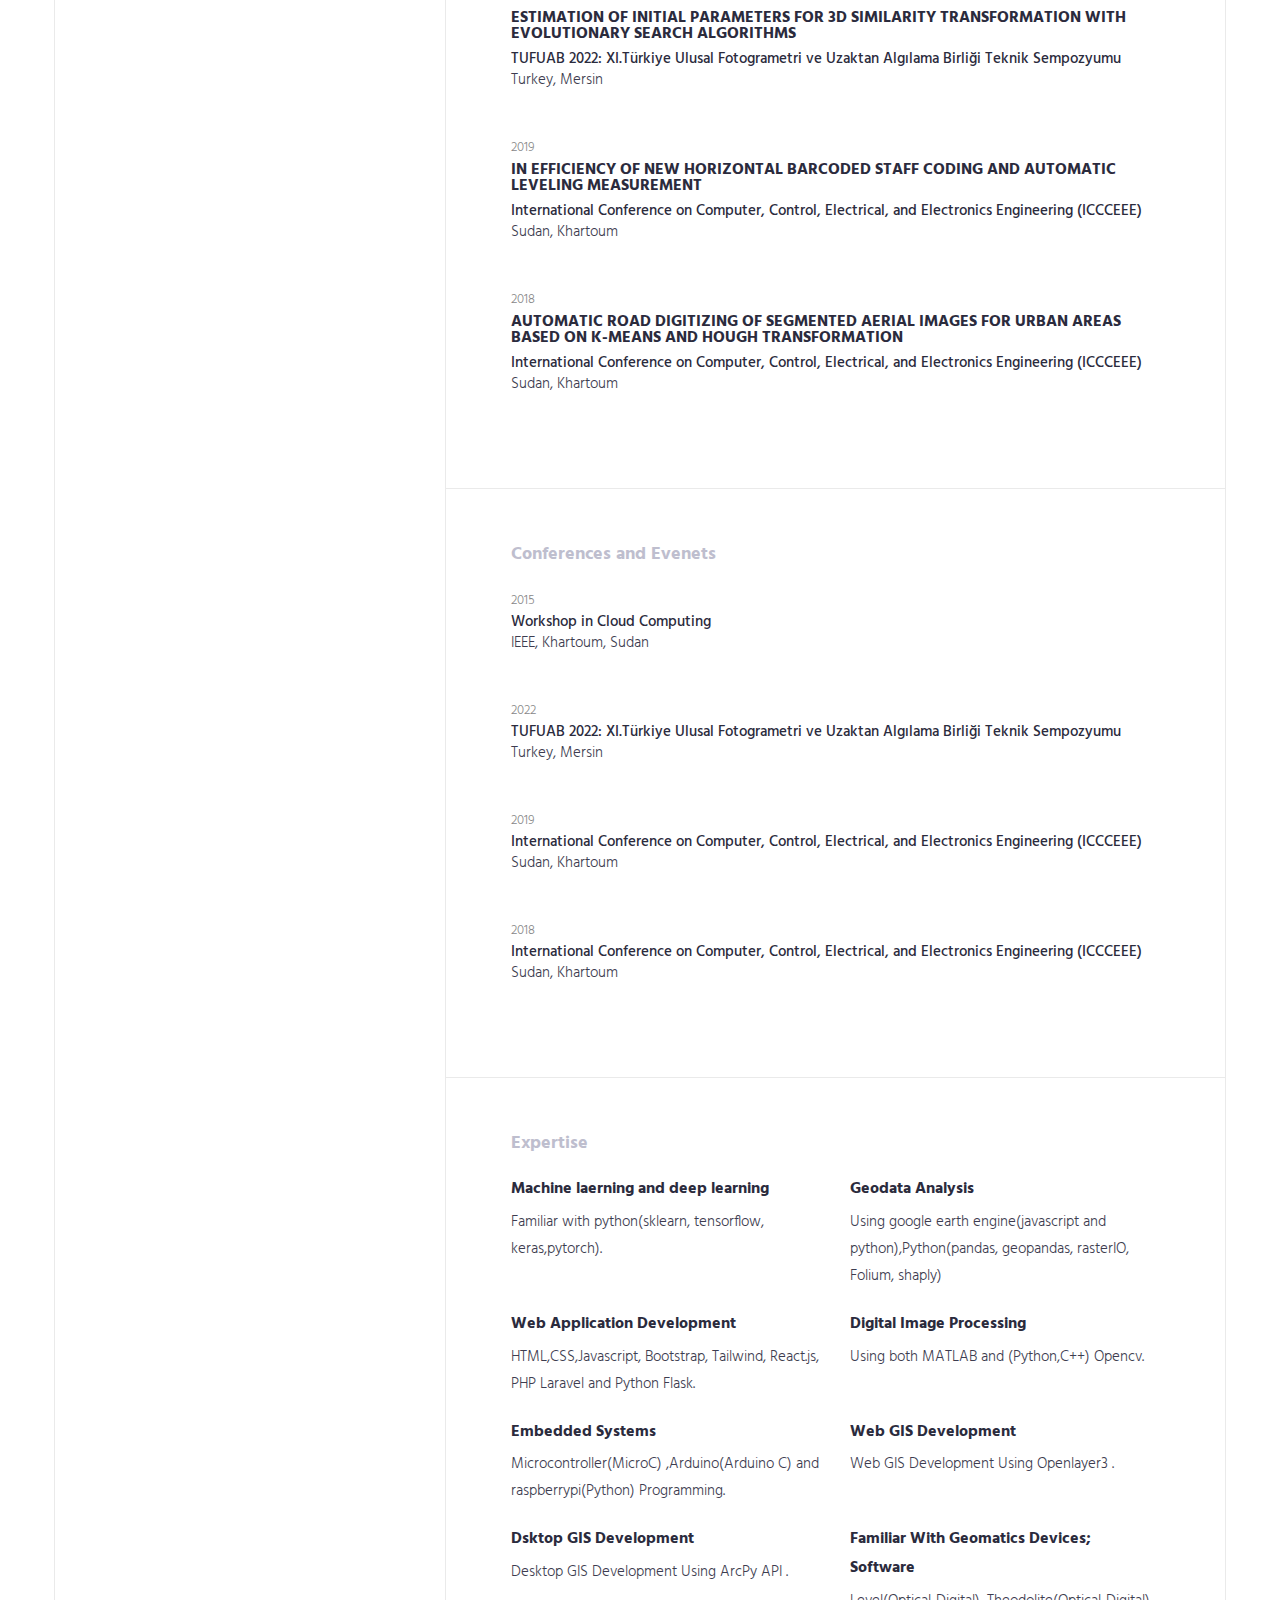
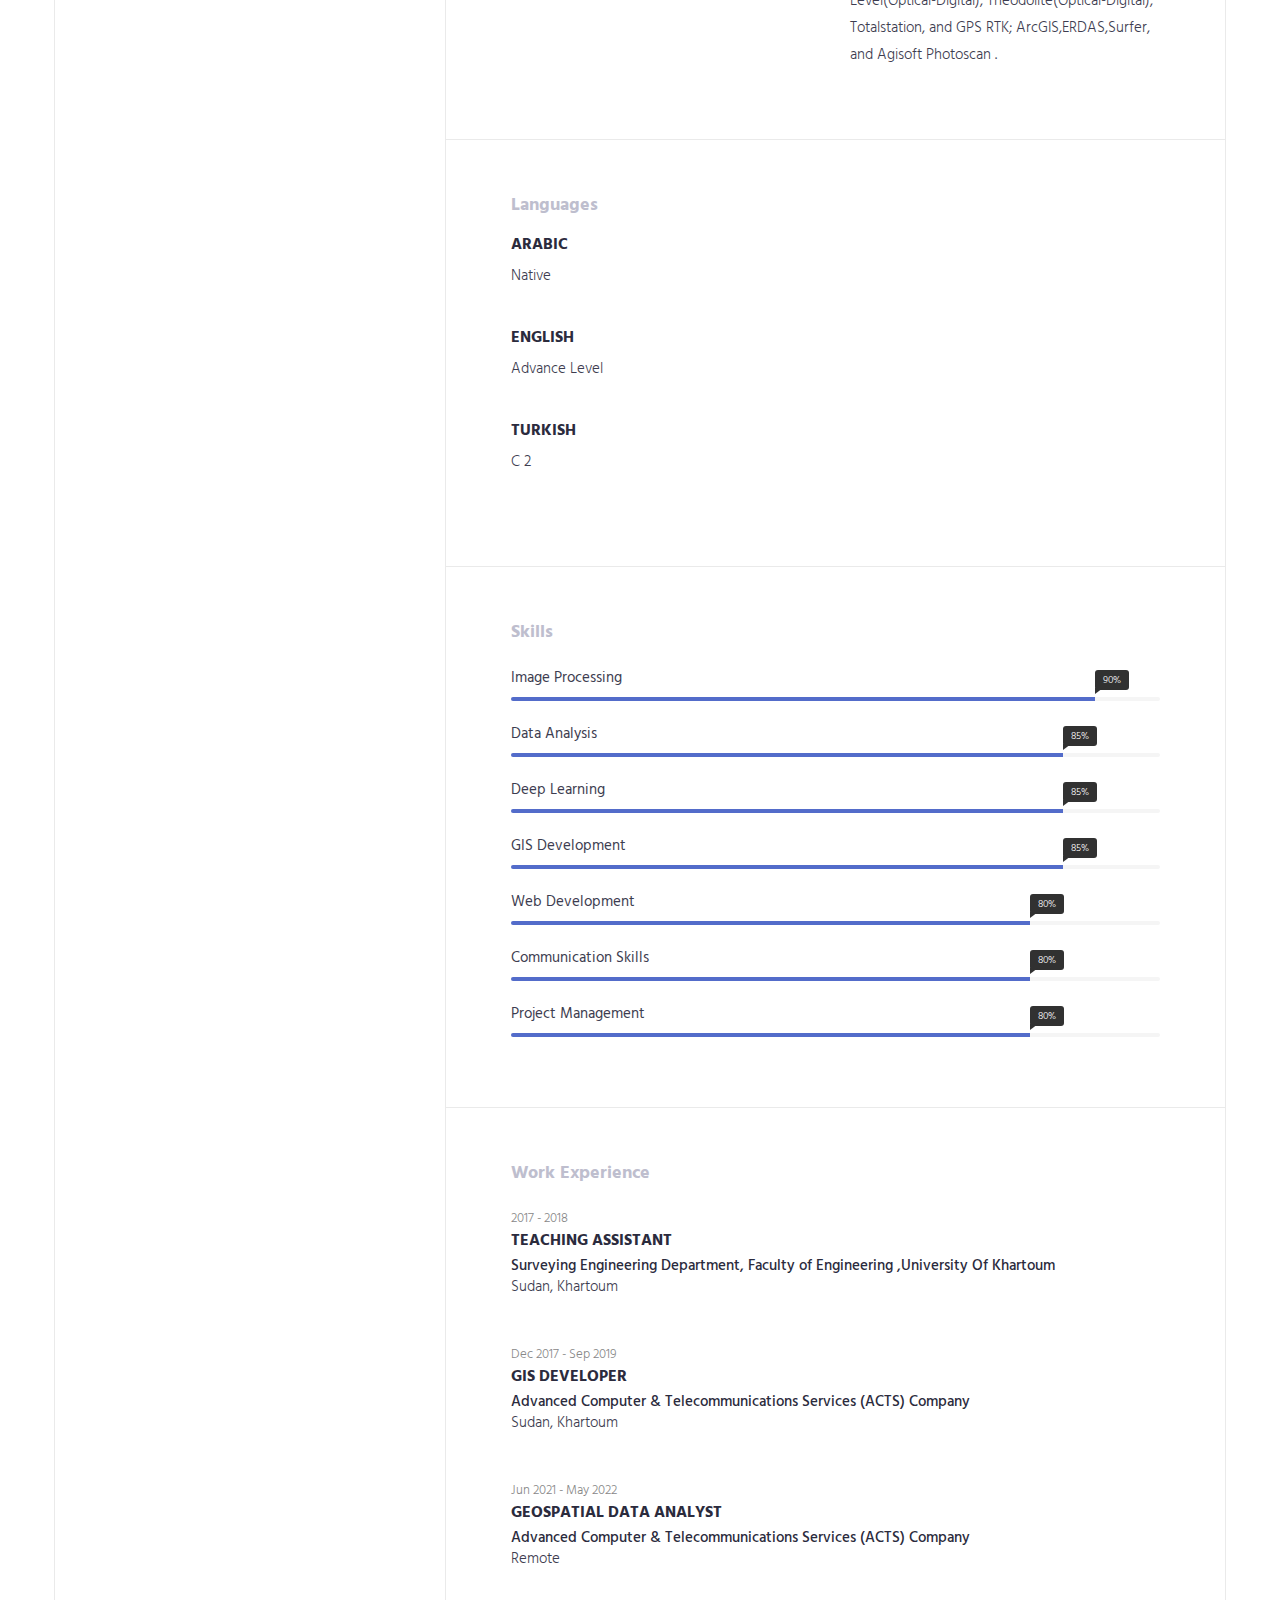
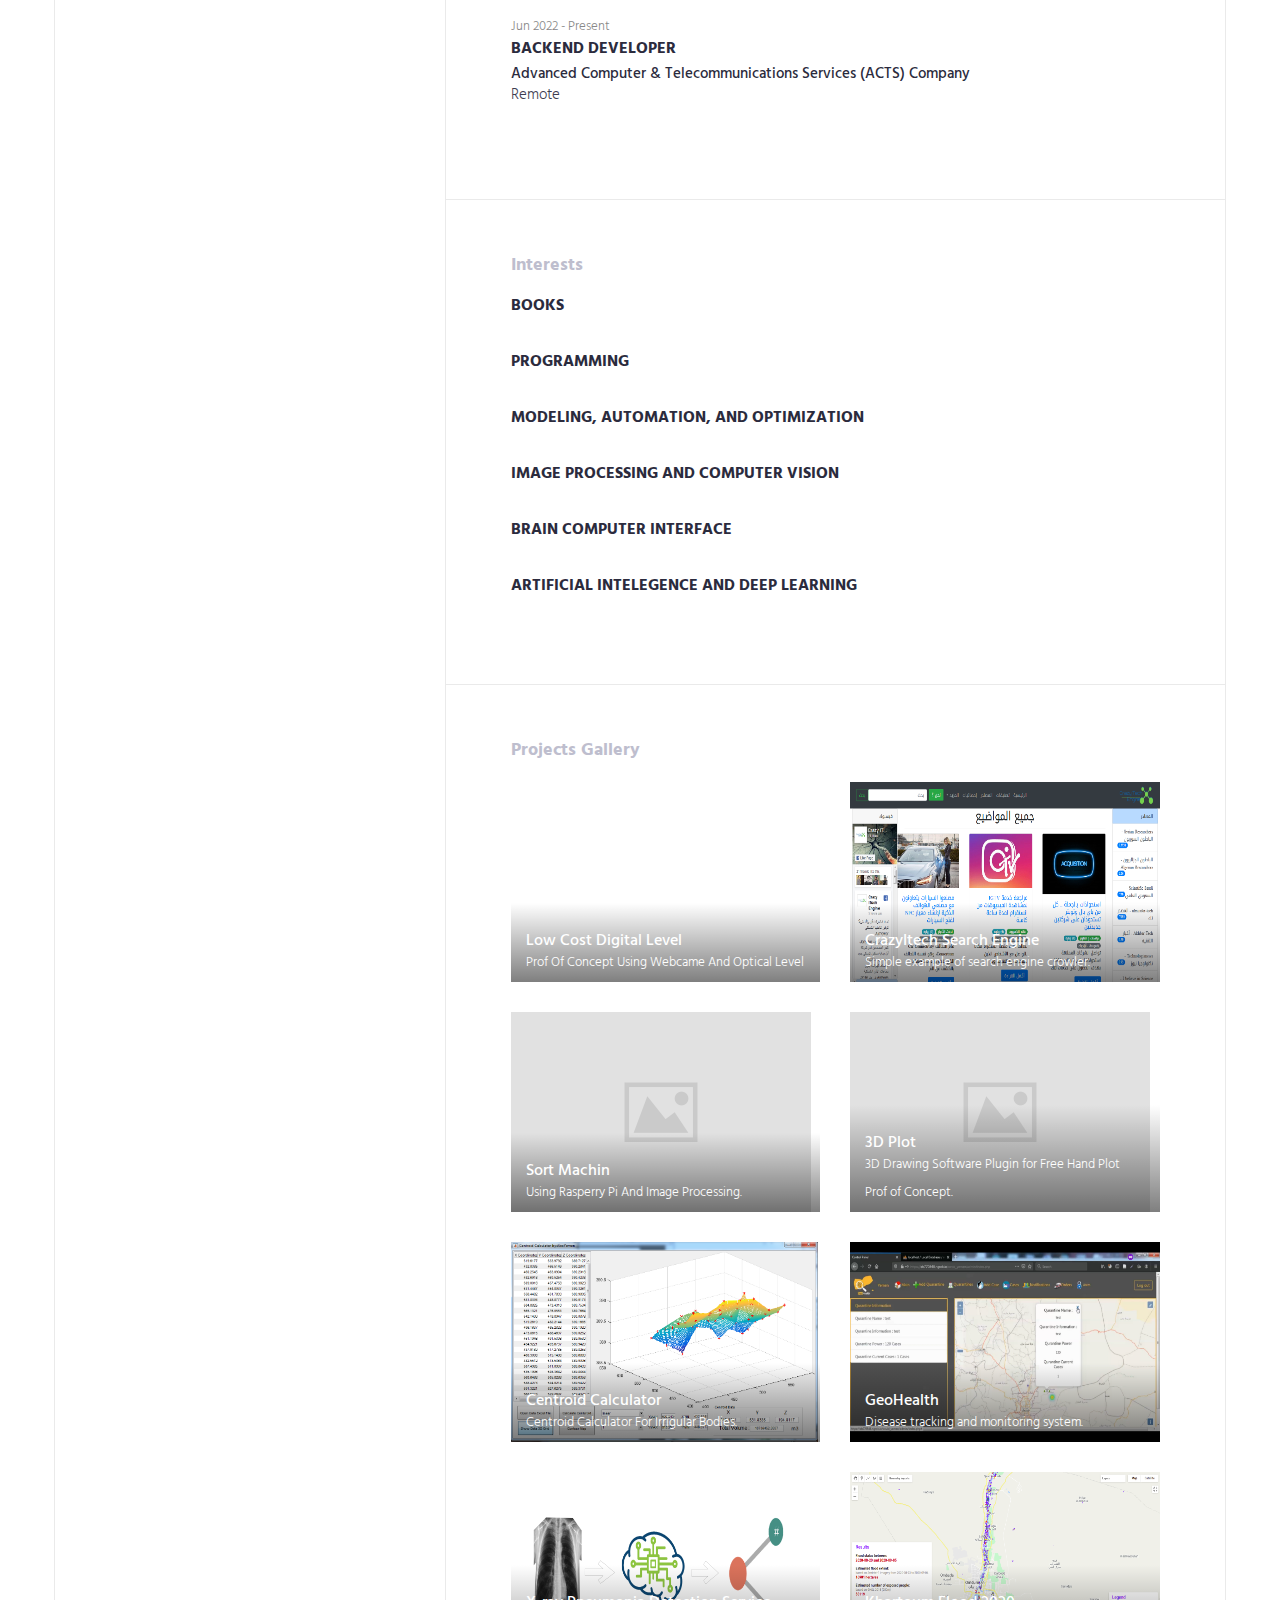
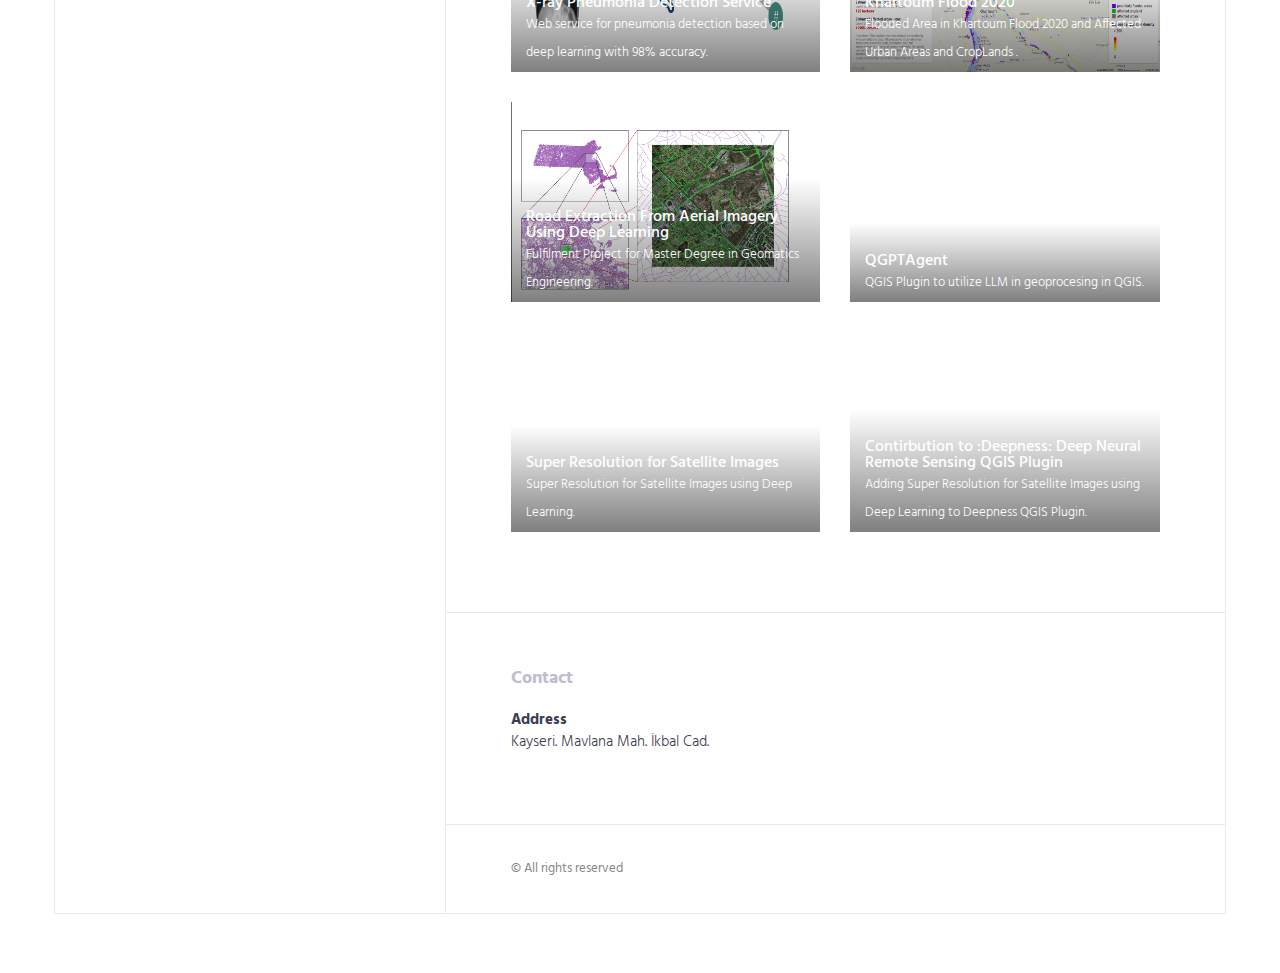
==== commit 0d79576f: "Deepness" ====
--- a/index.html
+++ b/index.html
@@ -880,6 +880,25 @@
                                             </h3>
                                             <small>
                                                 Super Resolution for Satellite Images using Deep Learning.
+                                            </small>
+                                        </div>
+                                        <!-- portfolio-info -->
+                                    </a>
+                                    <!-- .portfolio-item -->
+                                </div>
+                                
+                                 <div class="col-md-6">
+                                    <a class="portfolio-item" href="https://github.com/PUTvision/qgis-plugin-deepness">
+                                        <div class="portfolio-thumb">
+                                            <img src="https://github.com/PUTvision/qgis-plugin-deepness/raw/devel/src/deepness/images/icon.png" style='height:200px' alt="">
+                                        </div>
+
+                                        <div class="portfolio-info">
+                                            <h3>
+                                               Contirbution to :Deepness: Deep Neural Remote Sensing QGIS Plugin 
+                                            </h3>
+                                            <small>
+                                               Adding Super Resolution for Satellite Images using Deep Learning to Deepness QGIS Plugin.
                                             </small>
                                         </div>
                                         <!-- portfolio-info -->
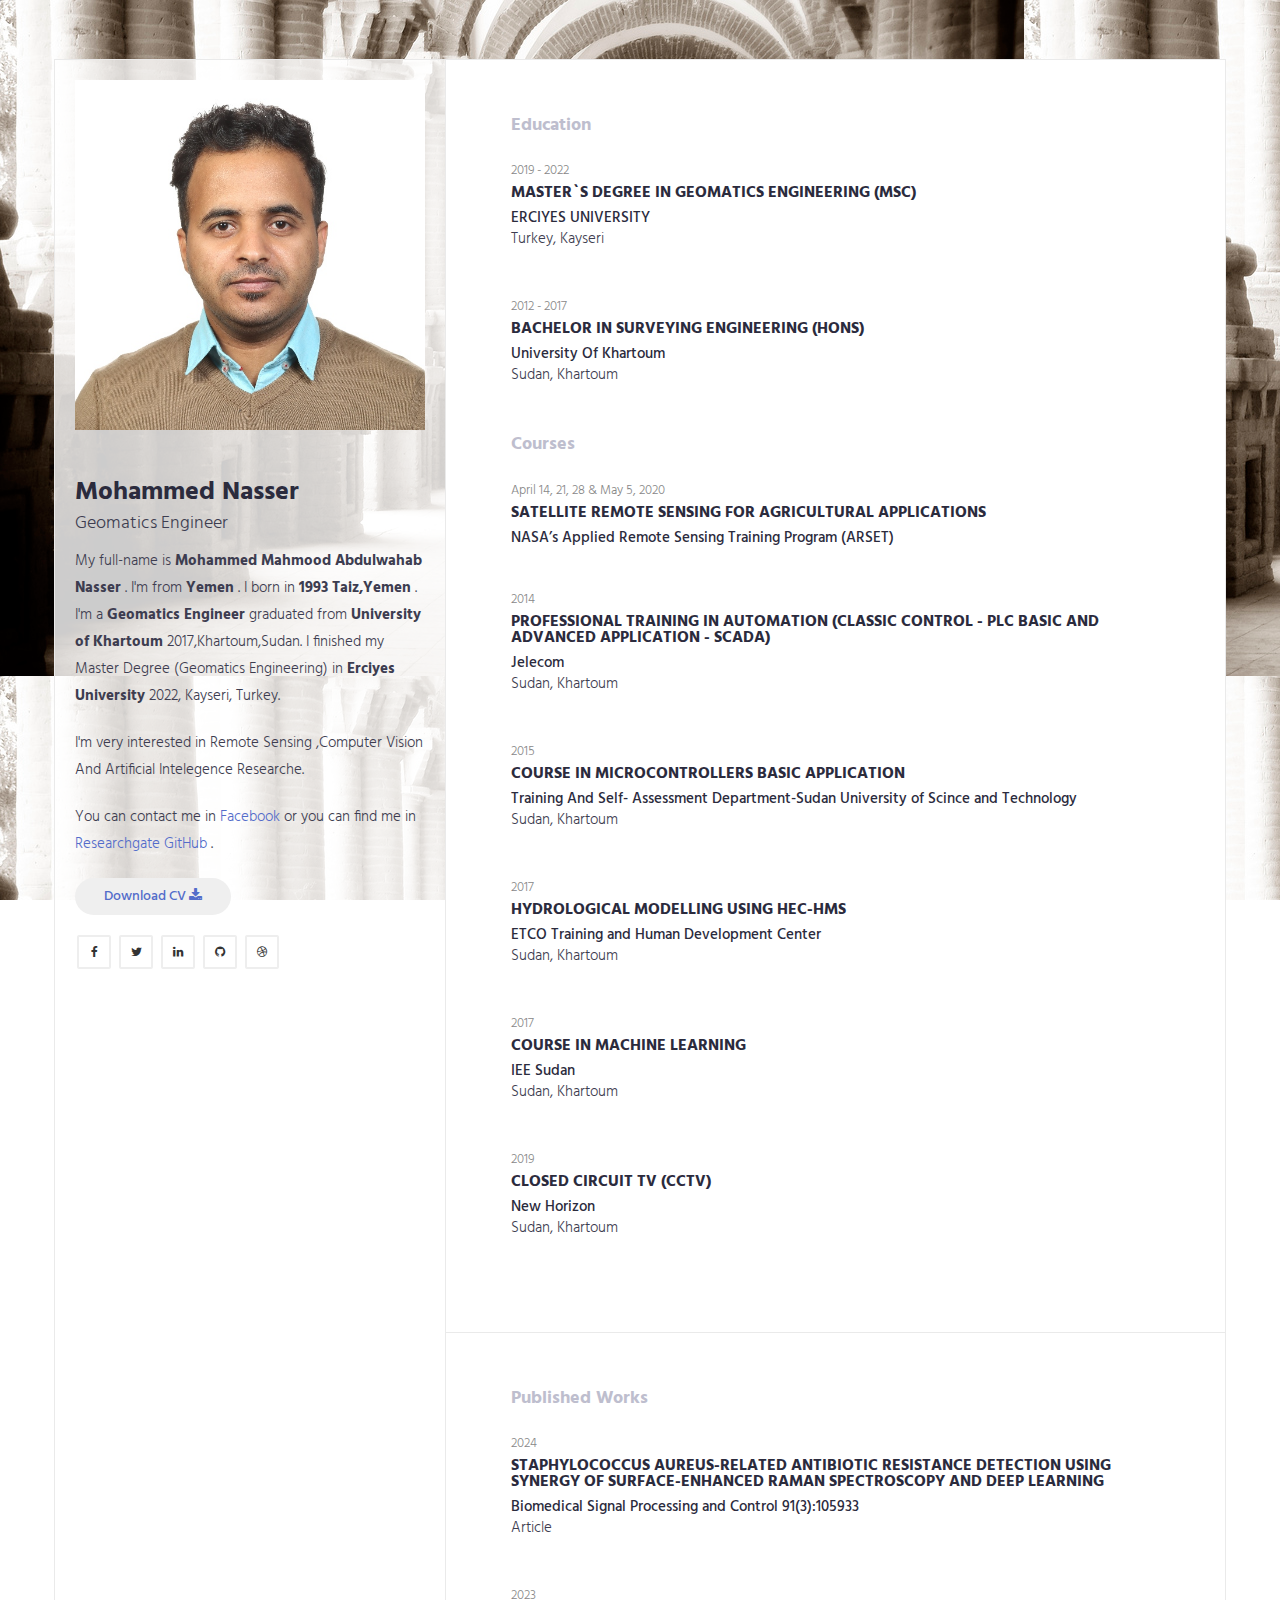
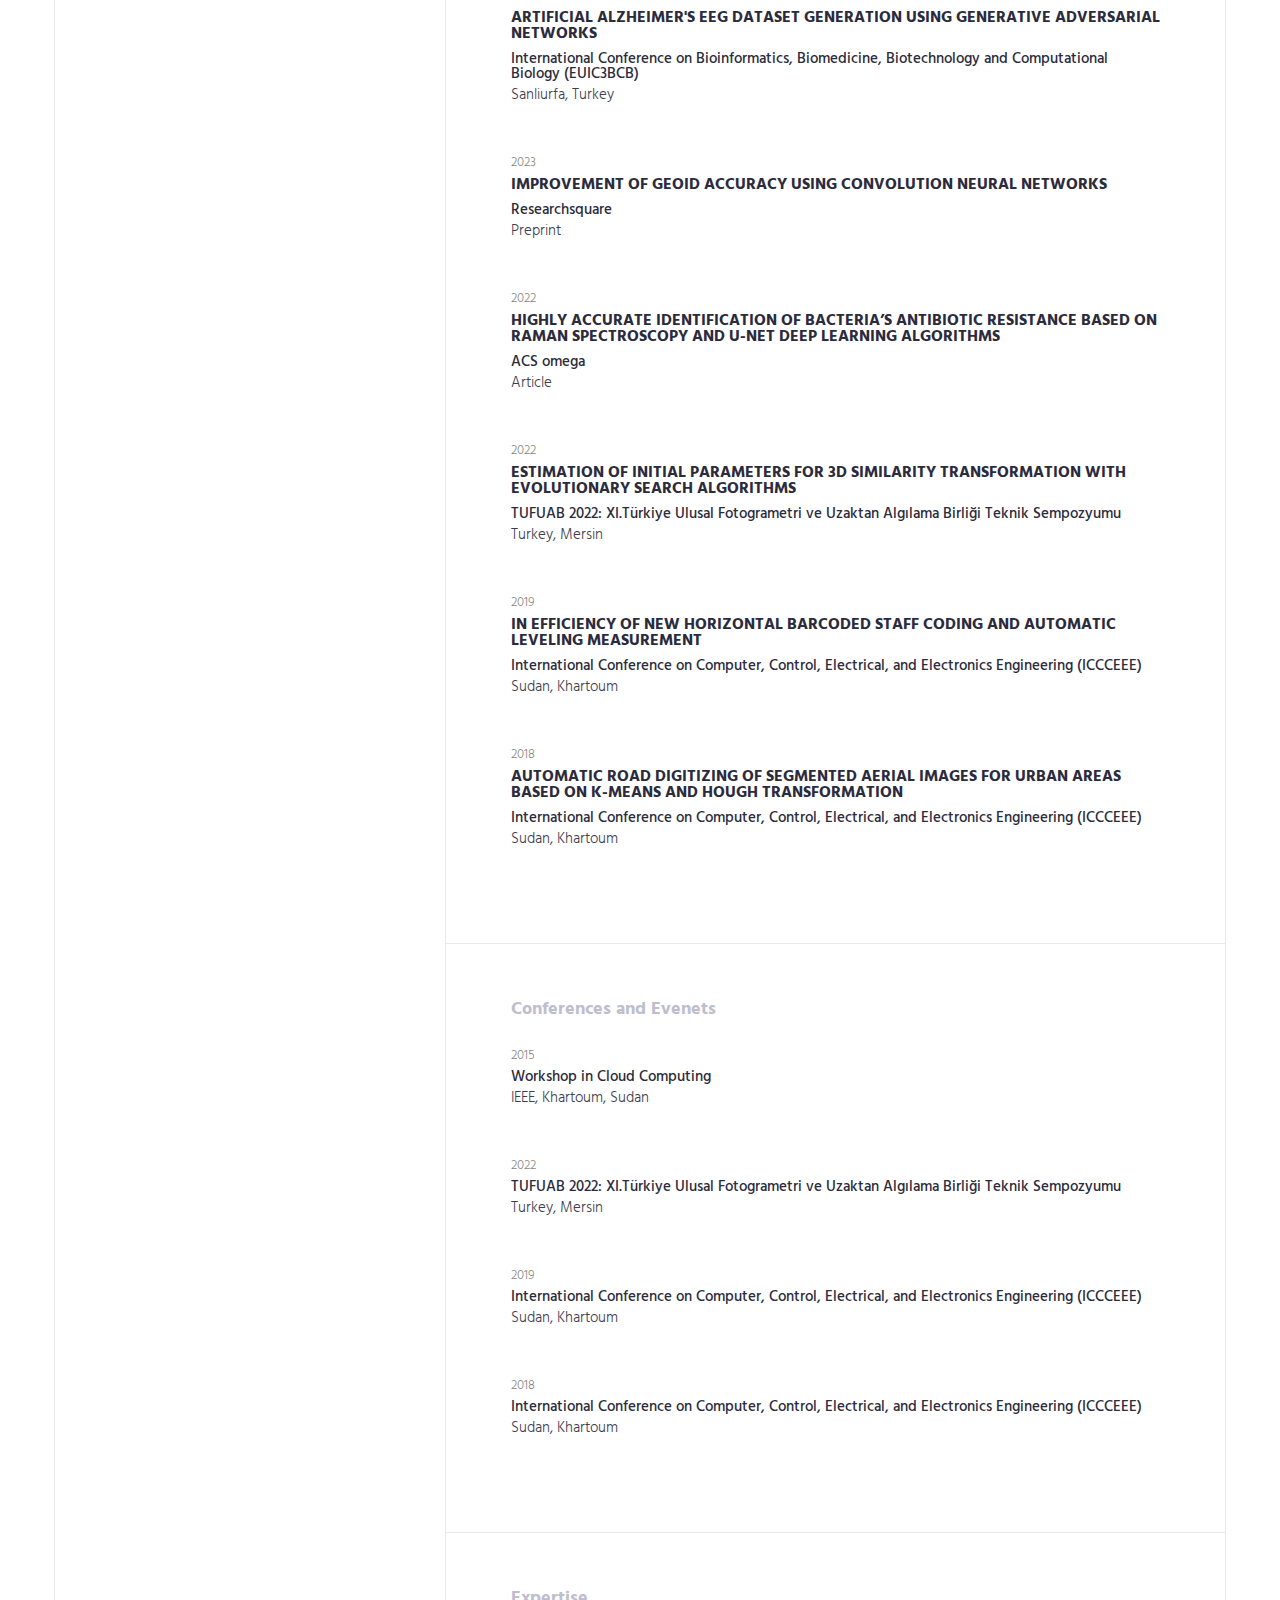
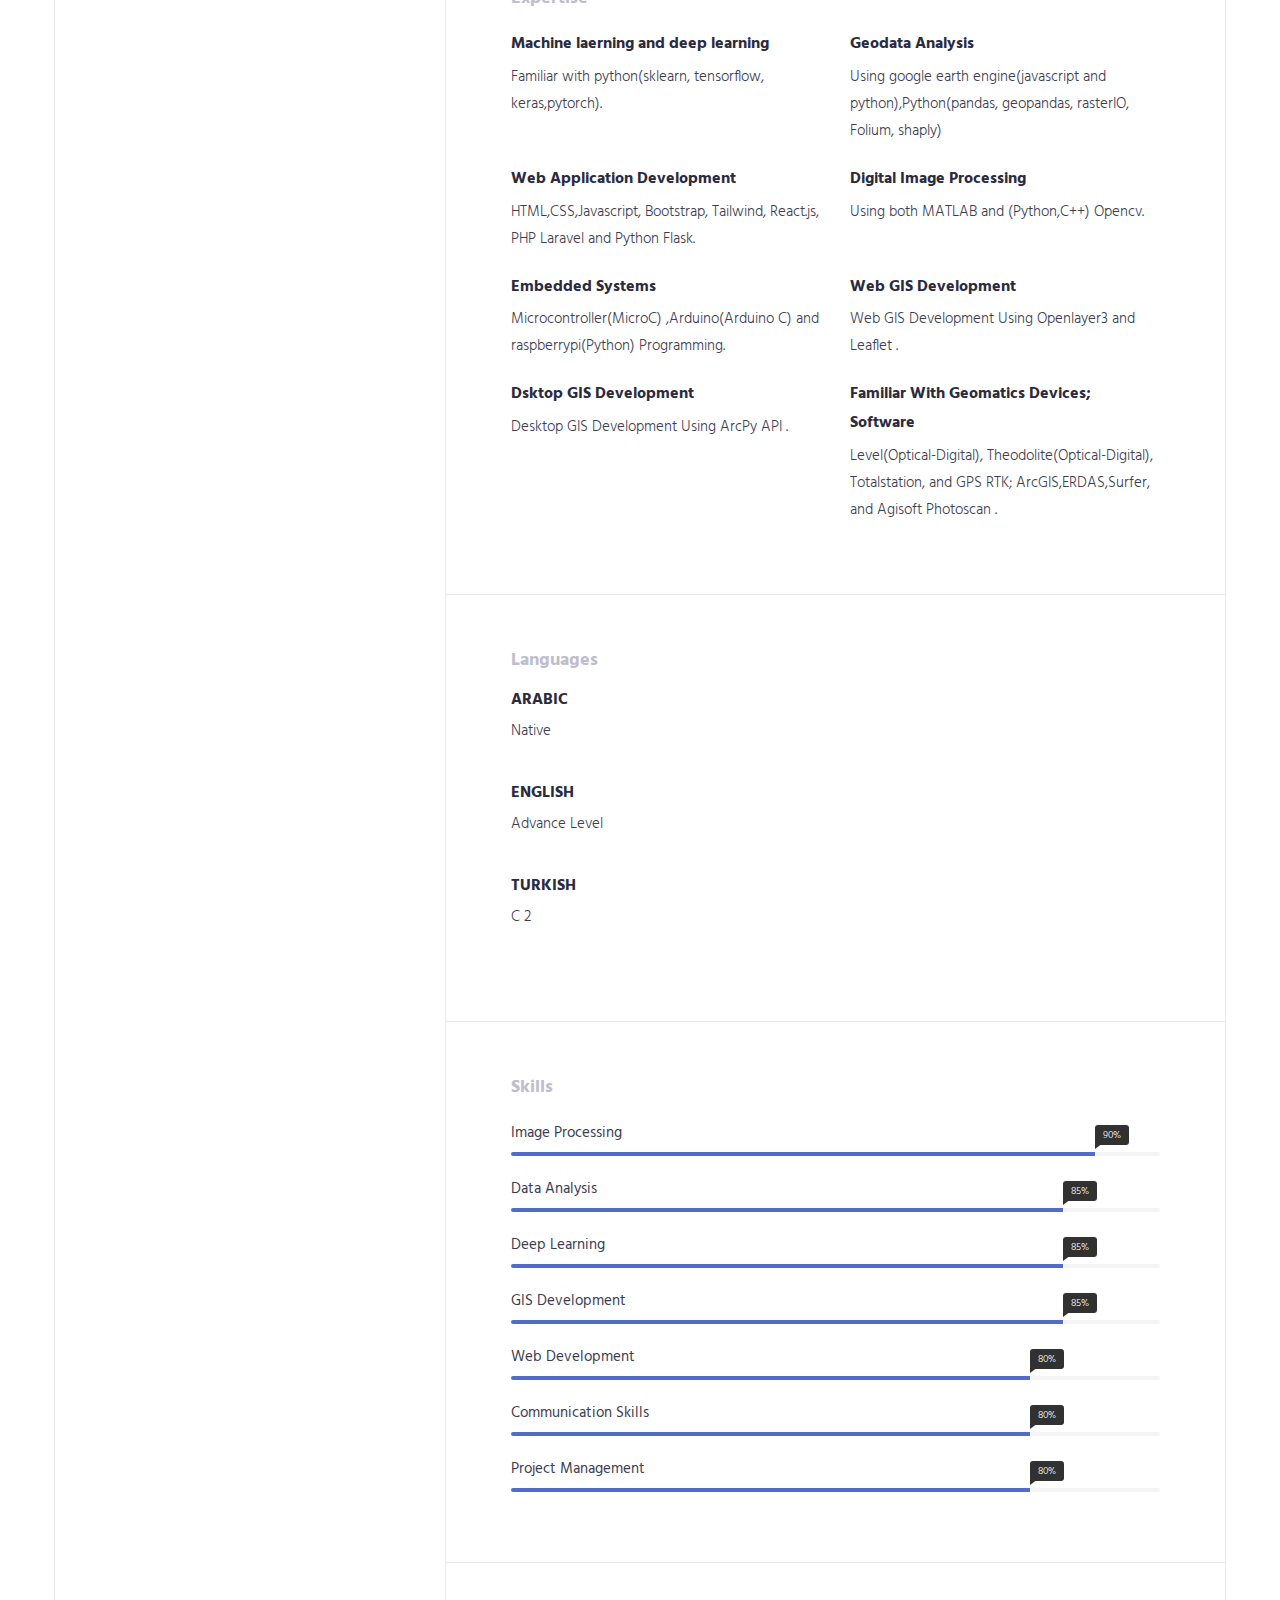
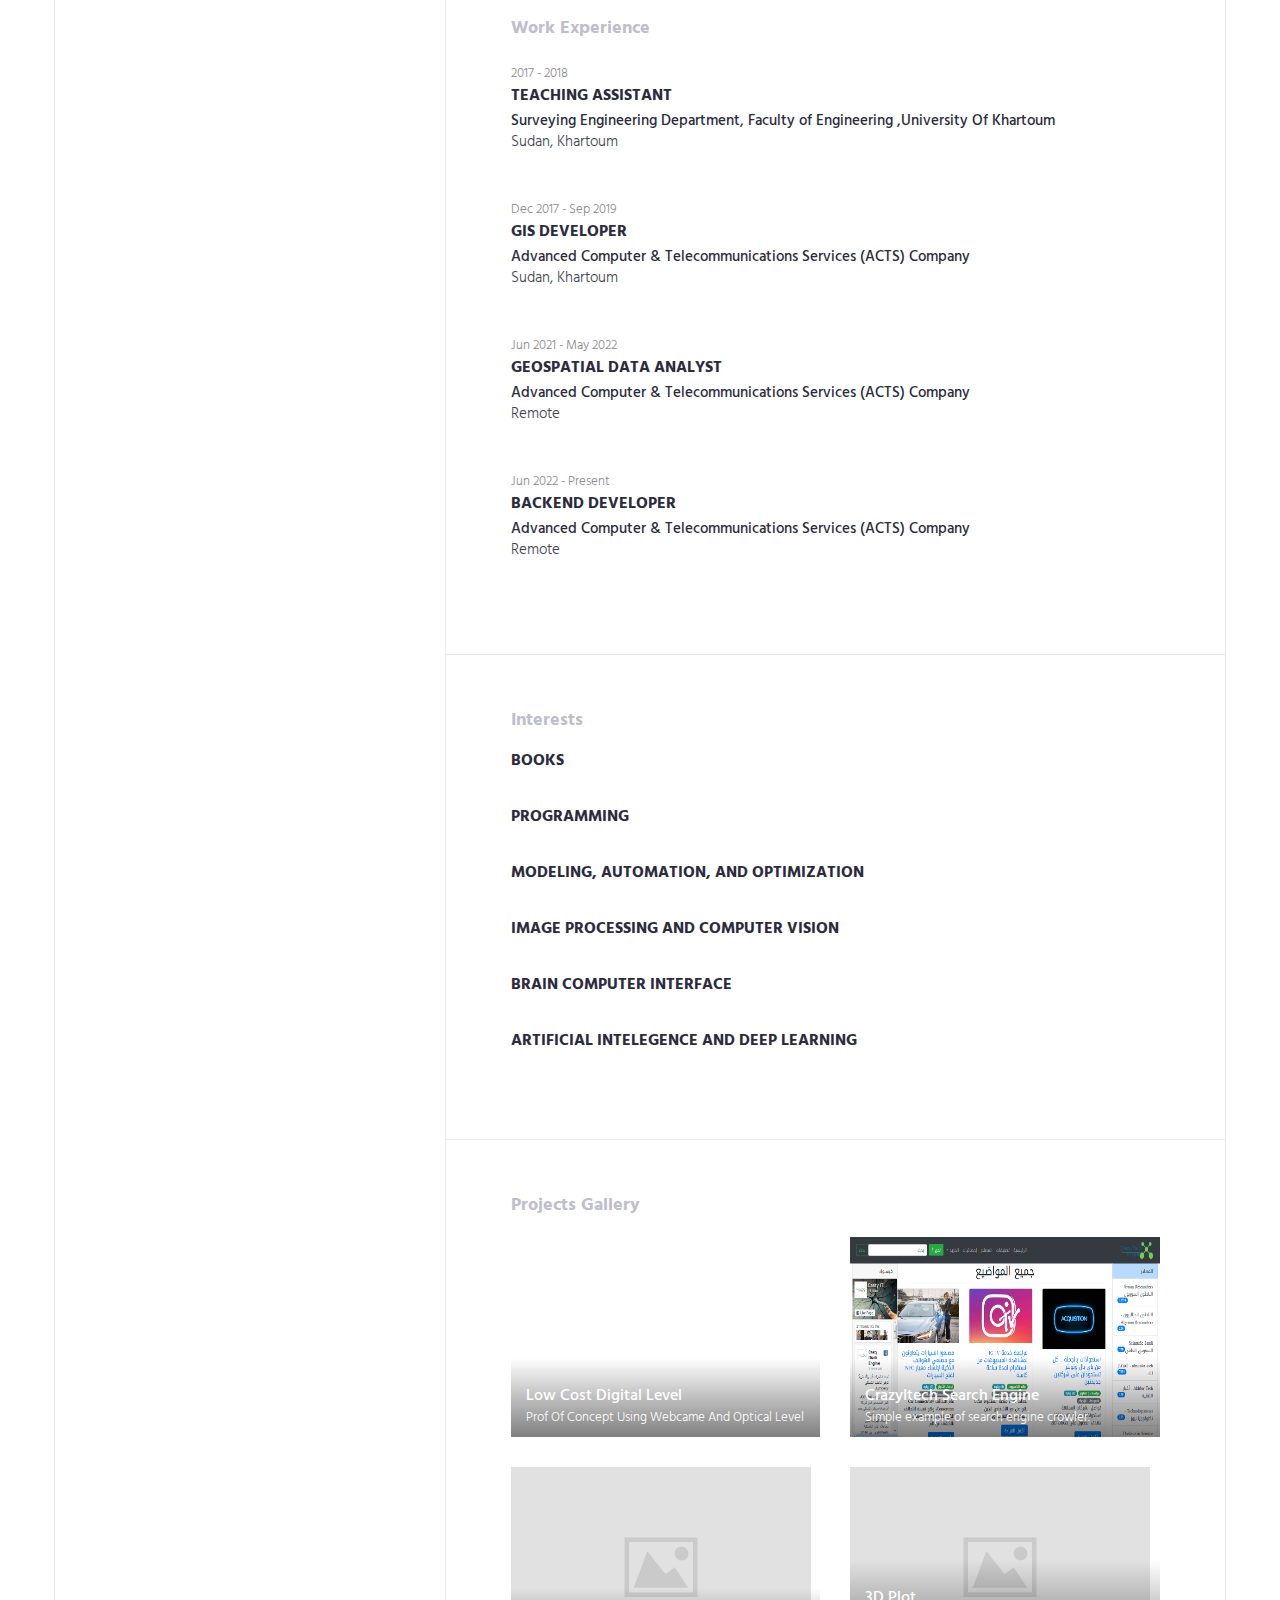
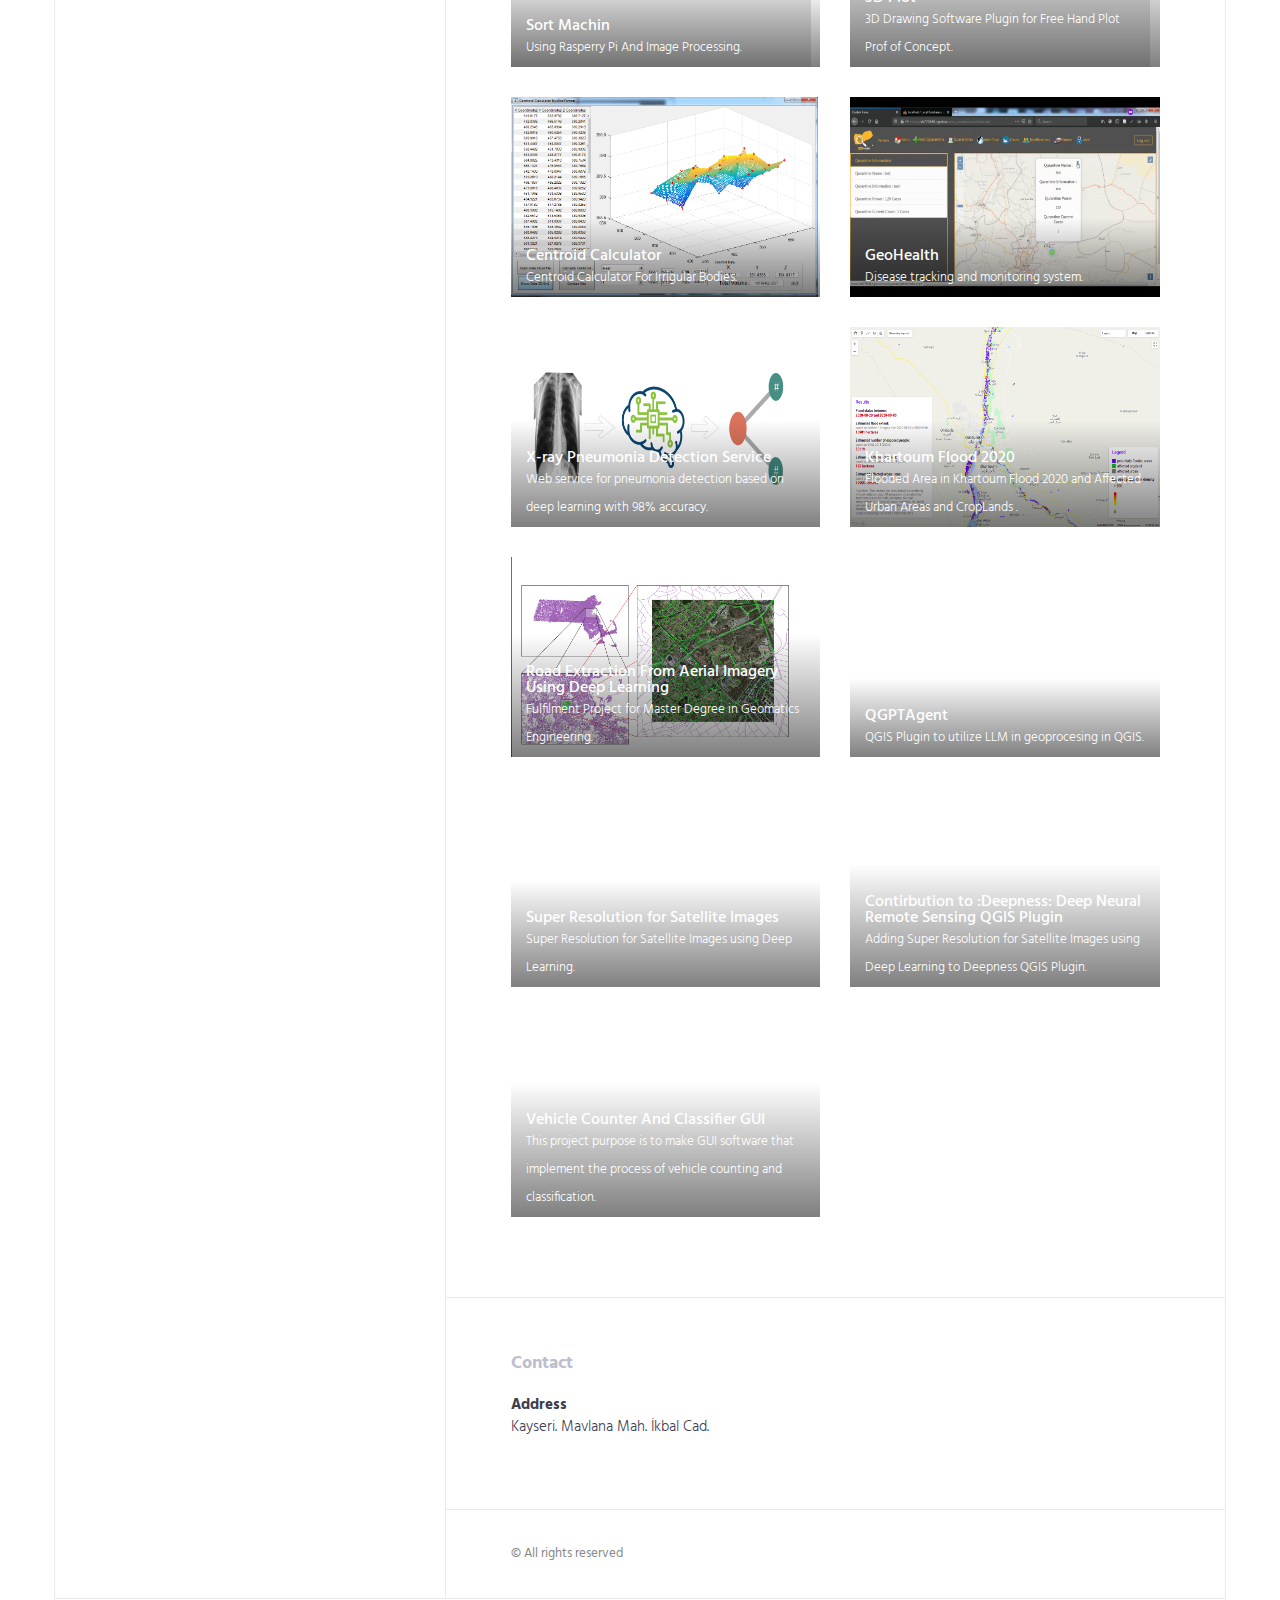
==== commit b1ffe34f: "Update index.html" ====
--- a/index.html
+++ b/index.html
@@ -62,8 +62,8 @@
                         <span class="lead">Geomatics Engineer</span>
 
                         <div class="about-text">
-                            My full-name is <strong>Mohammed Mahmood Abdulwahab Nasser</strong> . I'm from <strong>Yemen</strong> . I born in <strong>01/05/1993 Taiz,Yemen</strong> . I'm a <strong>Geomatics Engineer</strong> graduated from <strong>University of Khartoum</strong>                            2017,Khartoum,Sudan. I have finished my Master Degree (Geomatics Engineering) in <strong>Erciyes University</strong> 2022, Kayseri, Turkey. </p>
-                            <p>I'm very interested in Remote Sensing ,Computer Vision And Artificial Intelegence Researches. </p>
+                            My full-name is <strong>Mohammed Mahmood Abdulwahab Nasser</strong> . I'm from <strong>Yemen</strong> . I born in <strong> 1993 Taiz,Yemen</strong> . I'm a <strong>Geomatics Engineer</strong> graduated from <strong>University of Khartoum</strong>                            2017,Khartoum,Sudan. I finished my Master Degree (Geomatics Engineering) in <strong>Erciyes University</strong> 2022, Kayseri, Turkey. </p>
+                            <p>I'm very interested in Remote Sensing ,Computer Vision And Artificial Intelegence Researche. </p>
                             <p>You can contact me in <a href="https://web.facebook.com/mohammed.aloha">Facebook</a> or you can find me in <a href='https://www.researchgate.net/profile/Mohammed_Nasser20'> Researchgate  </a><a href="https://github.com/momaabna">GitHub</a>                                . </p>
 
 
@@ -226,6 +226,30 @@
                             <div class="row">
                                 <div class="col-md-12">
                                     <div class="content-item">
+                                        <small>2024</small>
+                                        <h3>Staphylococcus Aureus-Related antibiotic resistance detection using synergy of Surface-Enhanced Raman spectroscopy and deep learning</h3>
+                                        <h4>Biomedical Signal Processing and Control 91(3):105933
+                                        </h4>
+
+                                        <p>Article</p>
+                                    </div>
+                                     <div class="content-item">
+                                        <small>2023</small>
+                                        <h3>ARTIFICIAL ALZHEIMER'S EEG DATASET GENERATION USING GENERATIVE ADVERSARIAL NETWORKS</h3>
+                                        <h4>International Conference on Bioinformatics, Biomedicine, Biotechnology and Computational Biology (EUIC3BCB)
+                                        </h4>
+
+                                        <p>Sanliurfa, Turkey</p>
+                                    </div>
+                                    <div class="content-item">
+                                        <small>2023</small>
+                                        <h3>Improvement of Geoid accuracy Using Convolution Neural Networks</h3>
+                                        <h4>Researchsquare
+                                        </h4>
+
+                                        <p> Preprint</p>
+                                    </div>
+                                    <div class="content-item">
                                         <small>2022</small>
                                         <h3>Highly Accurate Identification of Bacteria’s Antibiotic Resistance Based on Raman Spectroscopy and U-Net Deep Learning Algorithms</h3>
                                         <h4>ACS omega
@@ -233,6 +257,7 @@
 
                                         <p> Article</p>
                                     </div>
+                                    
 
 
                                     <div class="content-item">
@@ -410,7 +435,7 @@
                                         <h3>Web GIS Development</h3>
 
                                         <p>
-                                            Web GIS Development Using Openlayer3 .</p>
+                                            Web GIS Development Using Openlayer3 and Leaflet .</p>
                                     </div>
                                 </div>
 
@@ -899,6 +924,27 @@
                                             </h3>
                                             <small>
                                                Adding Super Resolution for Satellite Images using Deep Learning to Deepness QGIS Plugin.
+                                            </small>
+                                        </div>
+                                        <!-- portfolio-info -->
+                                    </a>
+                                    <!-- .portfolio-item -->
+                                </div>
+                                  <div class="col-md-6">
+                                    <a class="portfolio-item" href="https://github.com/momaabna/VehiclCounterAndClassifierGUI">
+                                        <div class="portfolio-thumb">
+                                            <img src="https://github.com/momaabna/VehiclCounterAndClassifierGUI/blob/main/images/4.png?raw=true" style='height:200px' alt="">
+                                        </div>
+
+                                        <div class="portfolio-info">
+                                            <h3>
+                                               Vehicle Counter And Classifier GUI
+ 
+                                            </h3>
+                                            <small>
+                                               This project purpose is to make GUI software that implement the process of vehicle counting and classification.
+
+
                                             </small>
                                         </div>
                                         <!-- portfolio-info -->
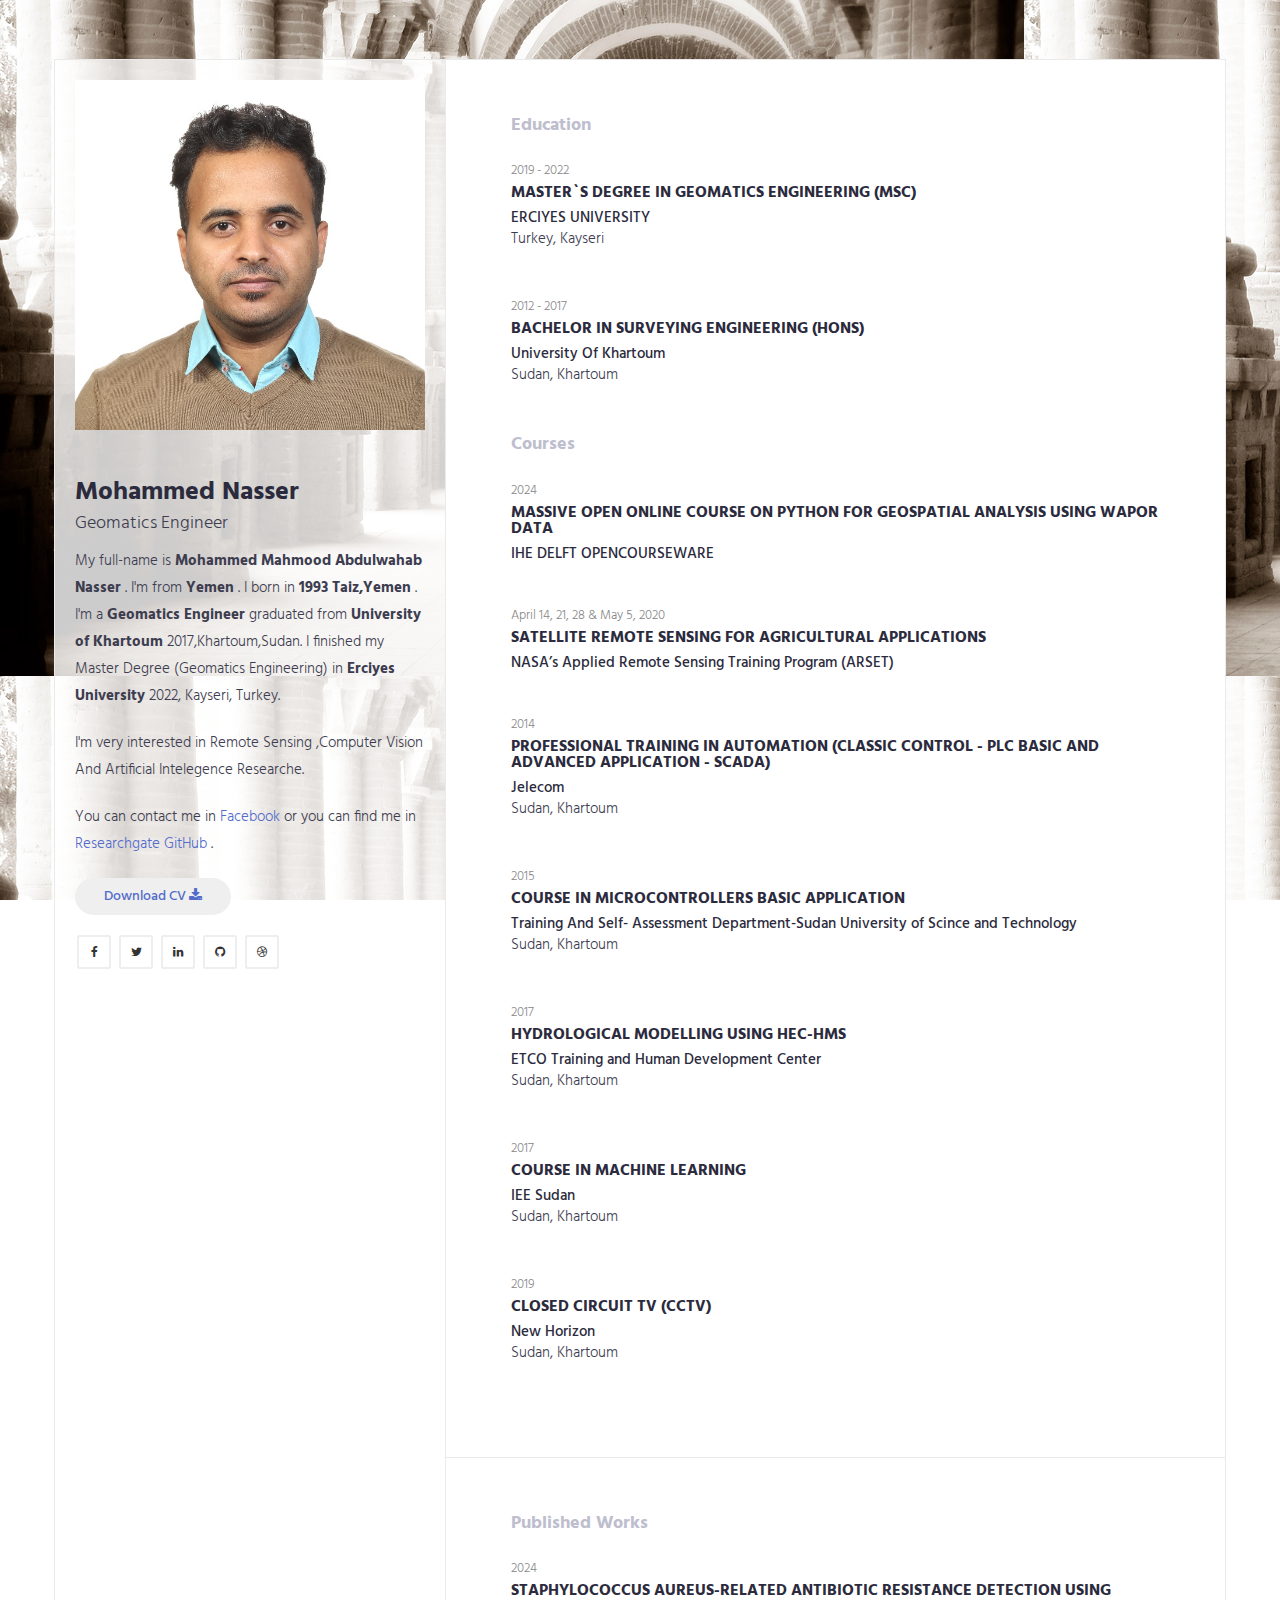
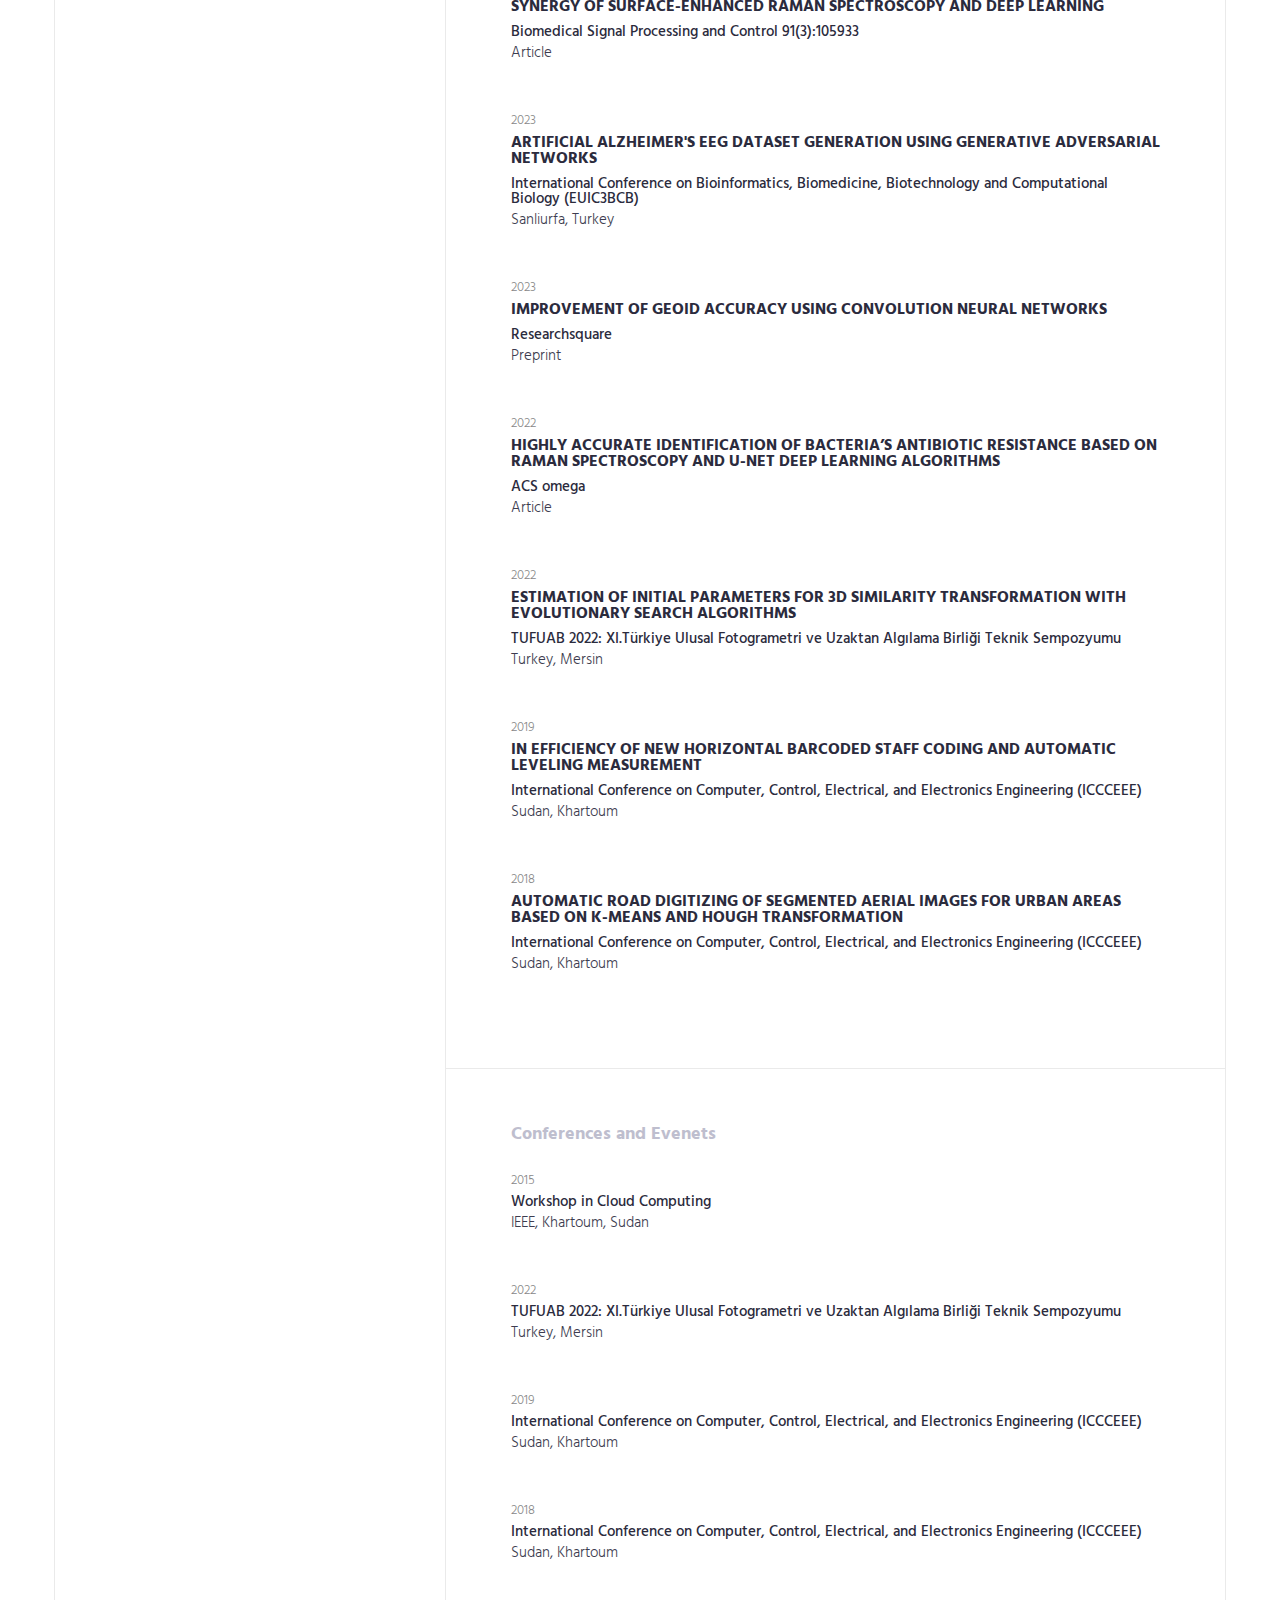
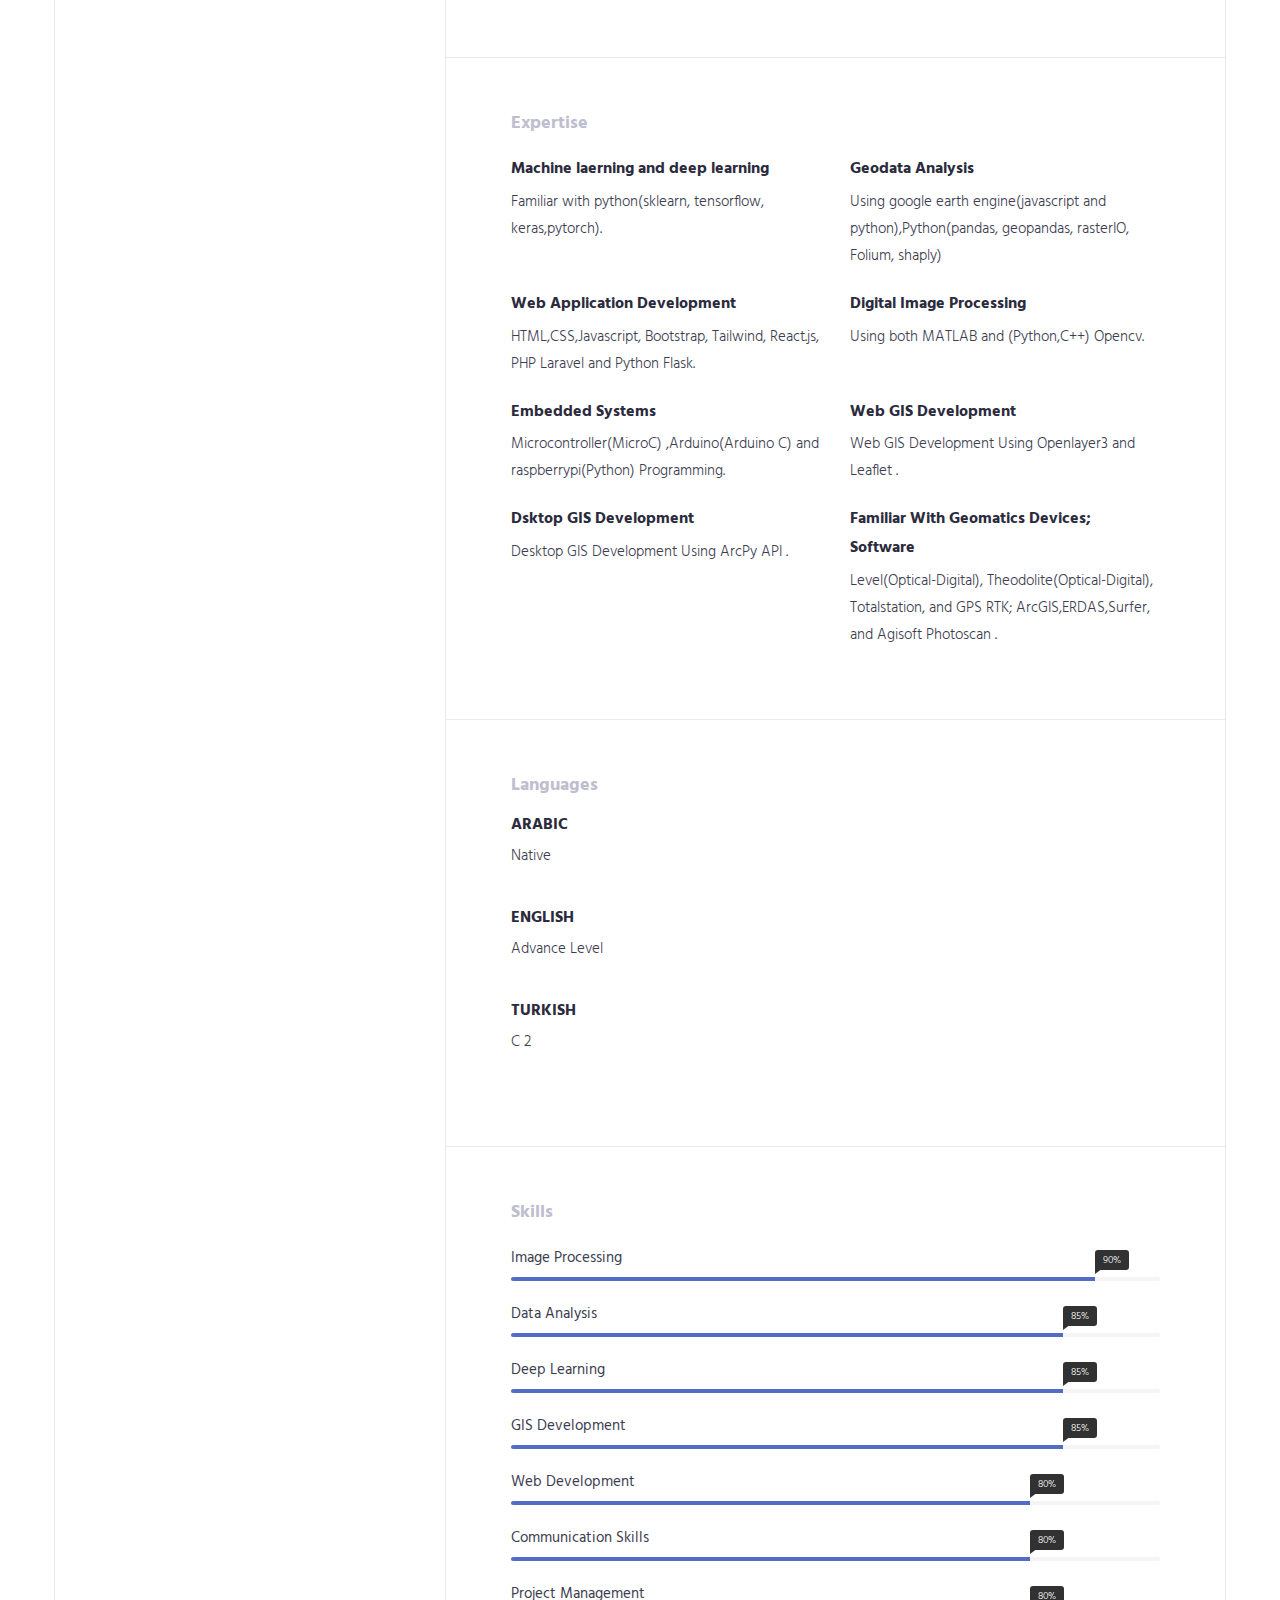
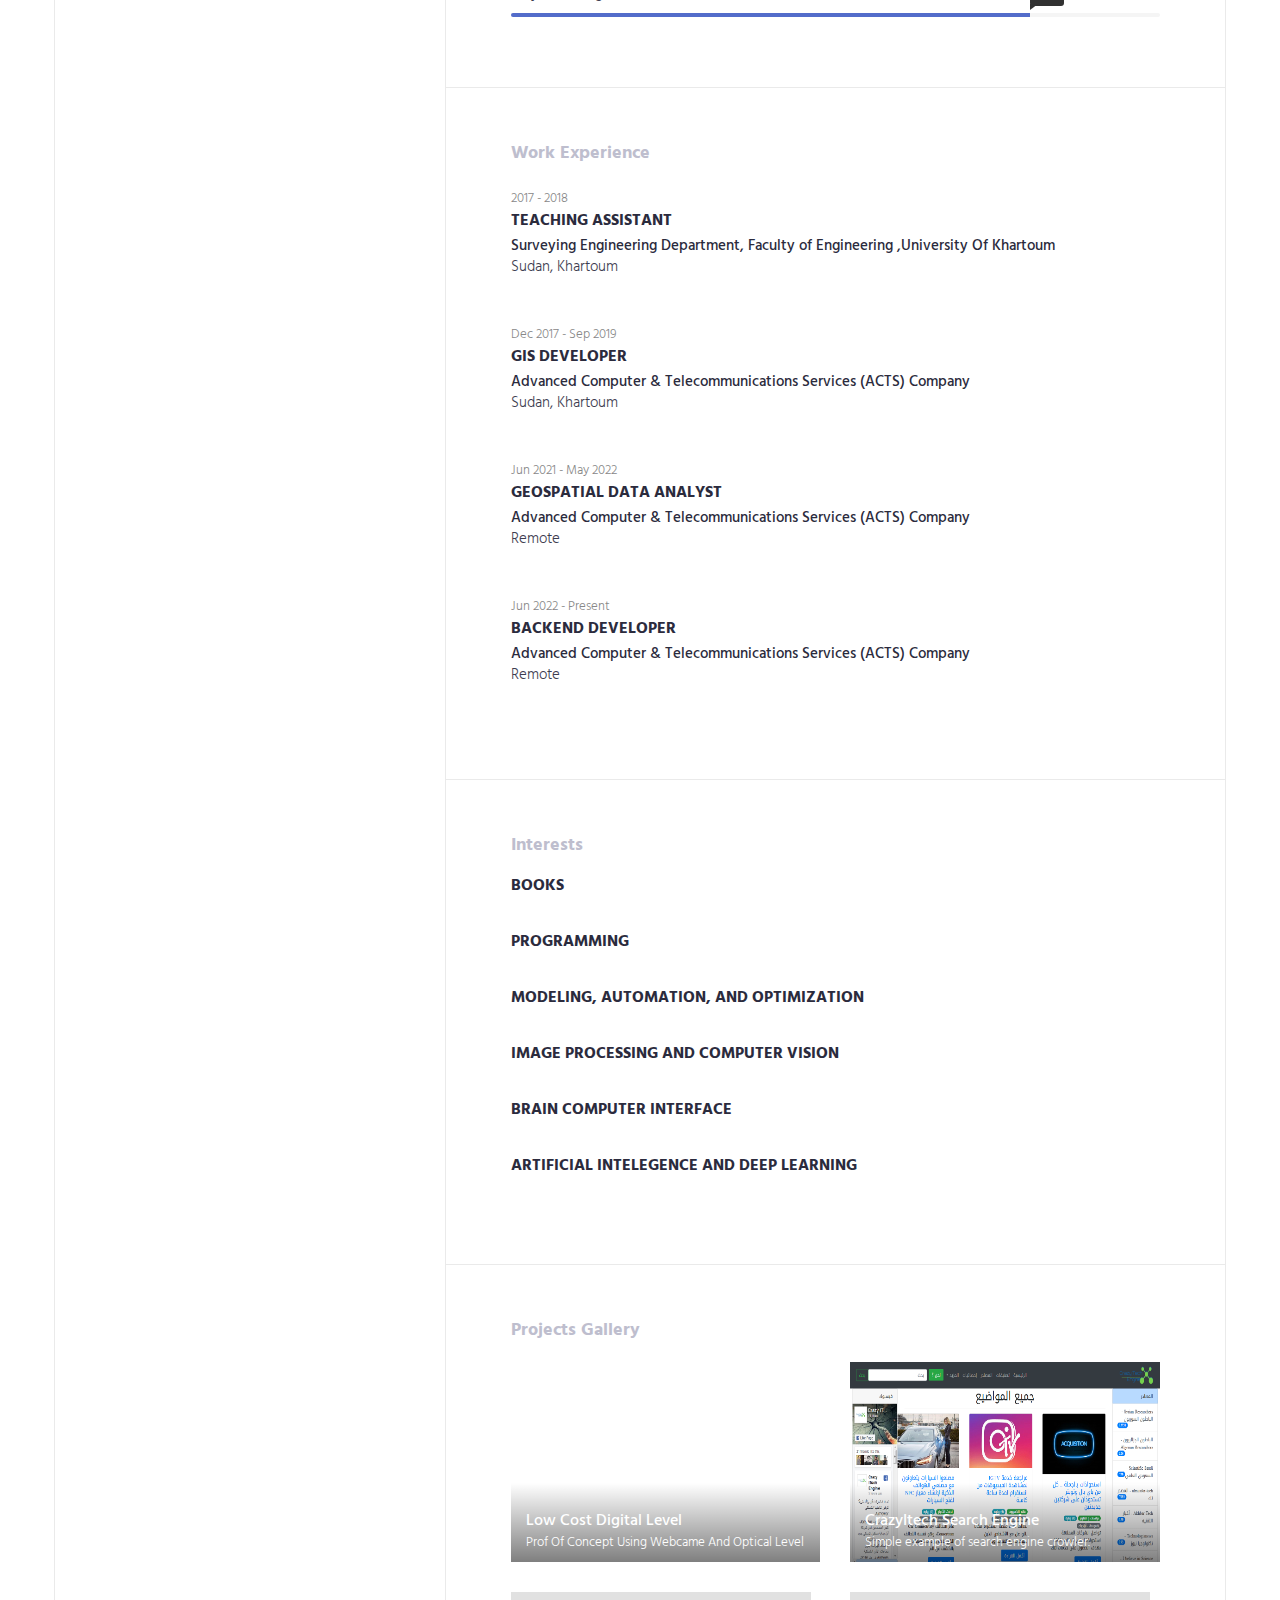
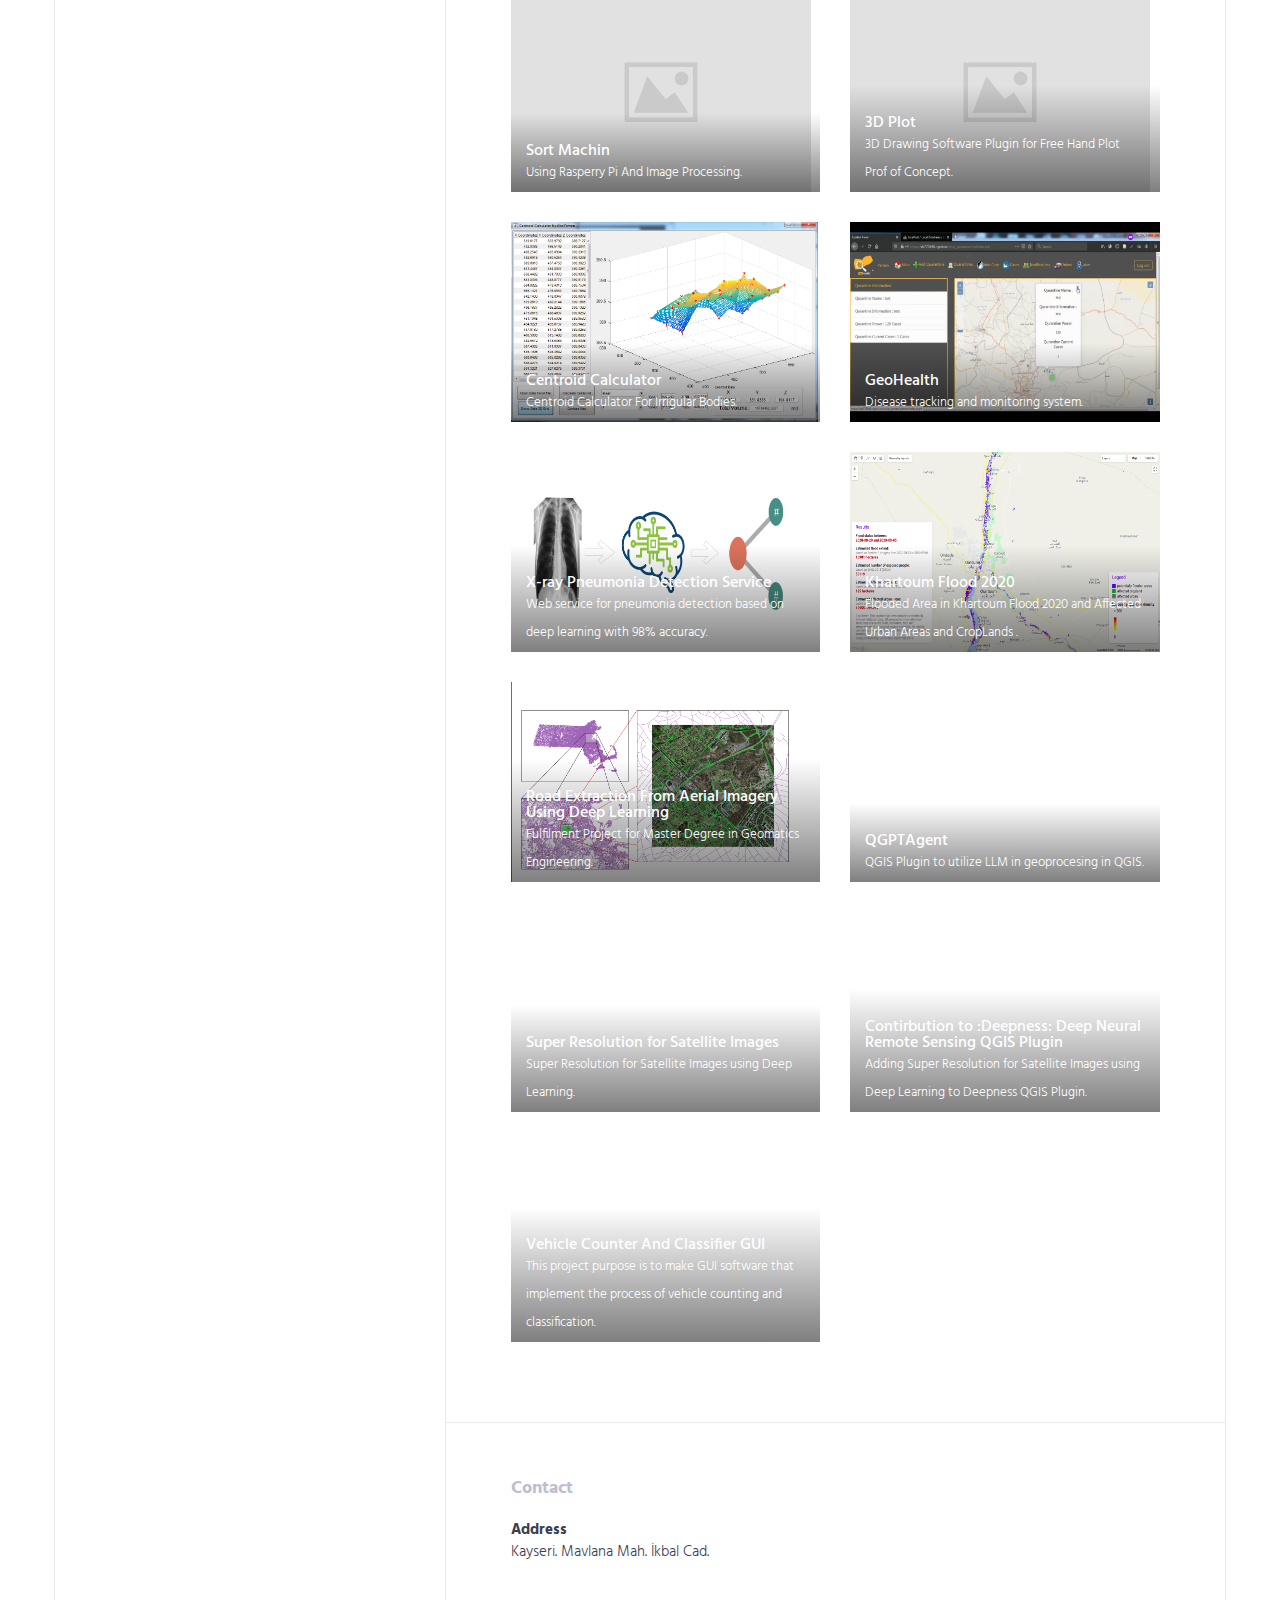
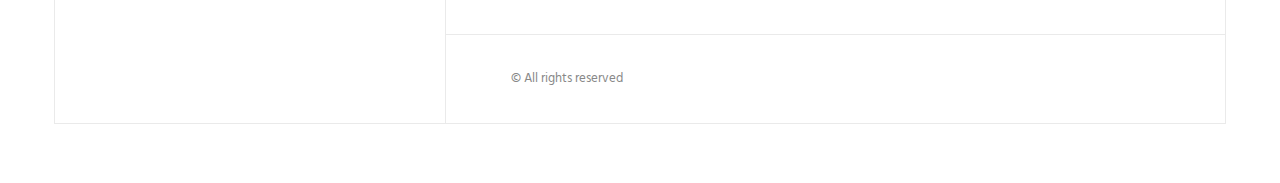
==== commit f4b79a73: "adding massive python course" ====
--- a/index.html
+++ b/index.html
@@ -147,6 +147,13 @@
                             <!--.row-->
                             <div class="row">
                                 <div class="col-md-12">
+                                    <div class="content-item">
+                                        <small>2024</small>
+                                        <h3>Massive Open Online Course On Python for Geospatial Analysis Using WaPOR Data</h3>
+                                        <h4>IHE DELFT OPENCOURSEWARE</h4>
+
+                                        <p></p>
+                                    </div>
                                     <div class="content-item">
                                         <small>April 14, 21, 28 & May 5, 2020</small>
                                         <h3>Satellite Remote Sensing for Agricultural Applications</h3>
